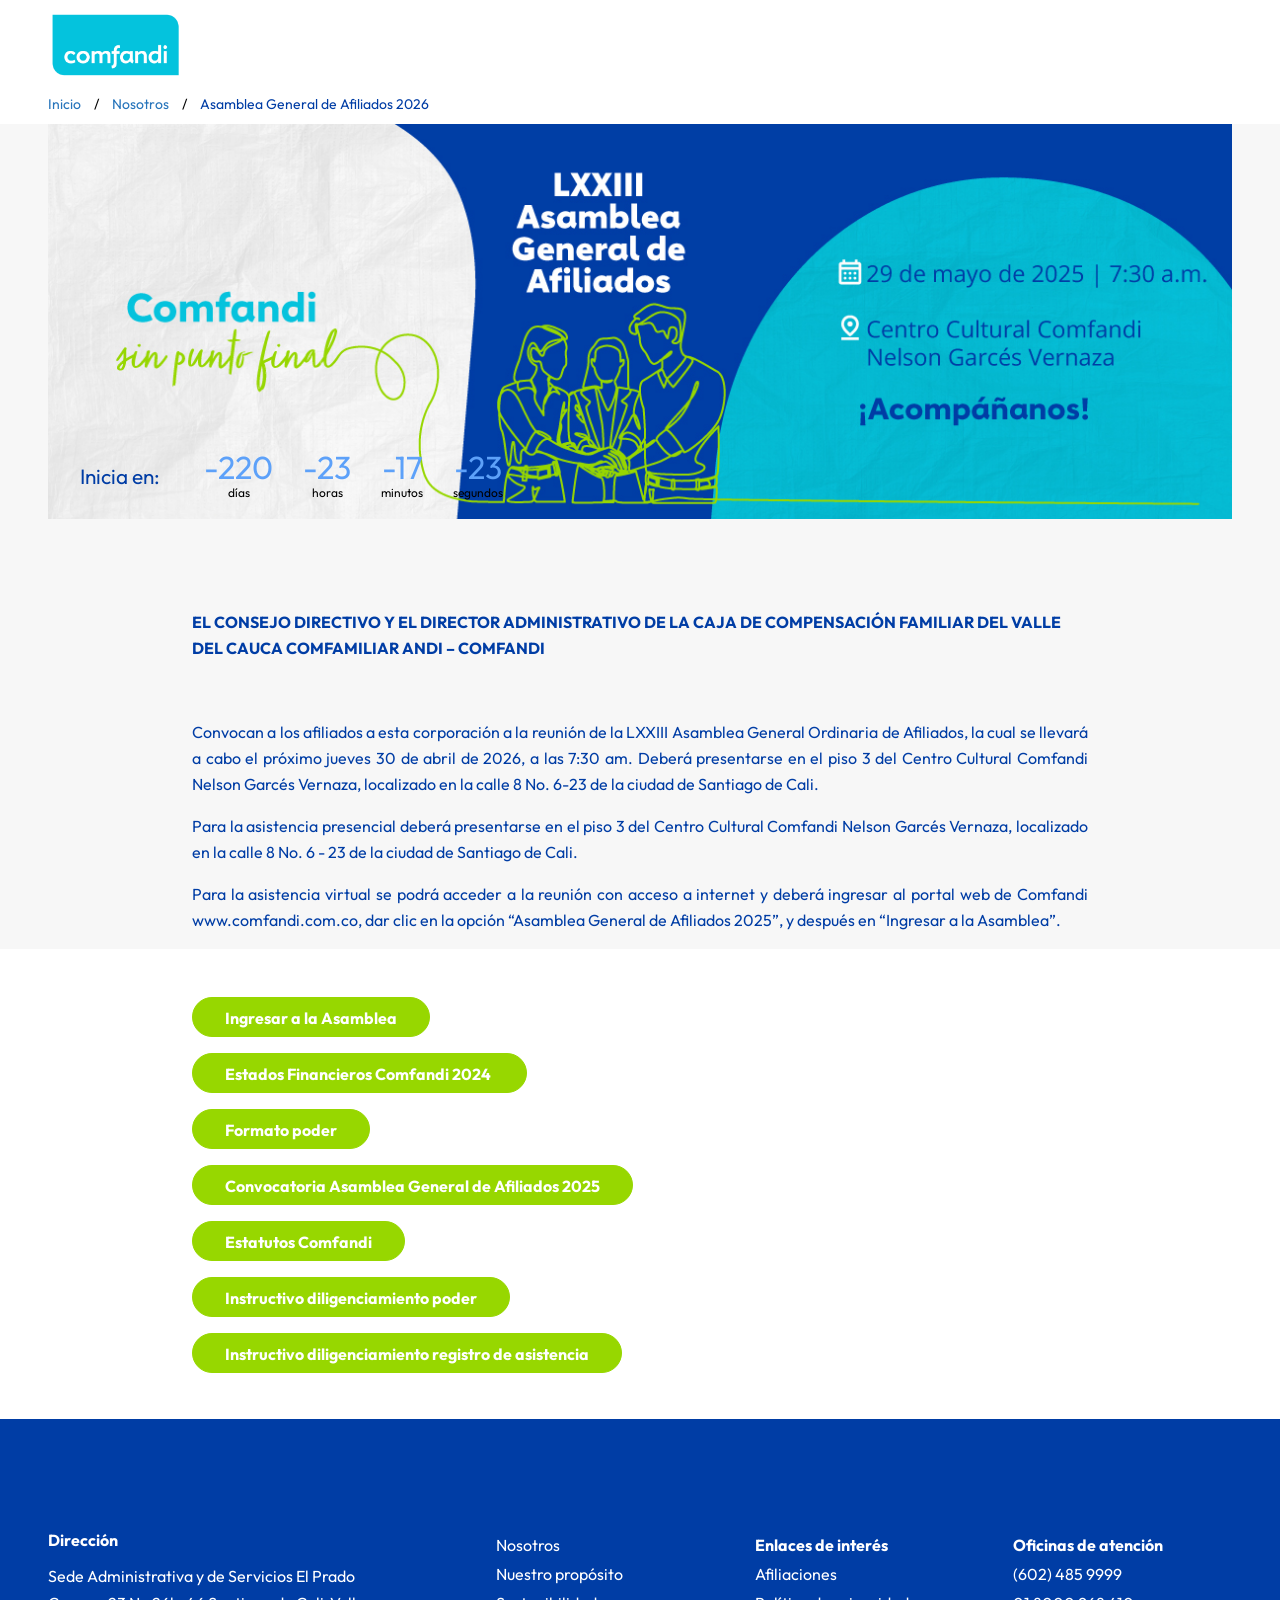
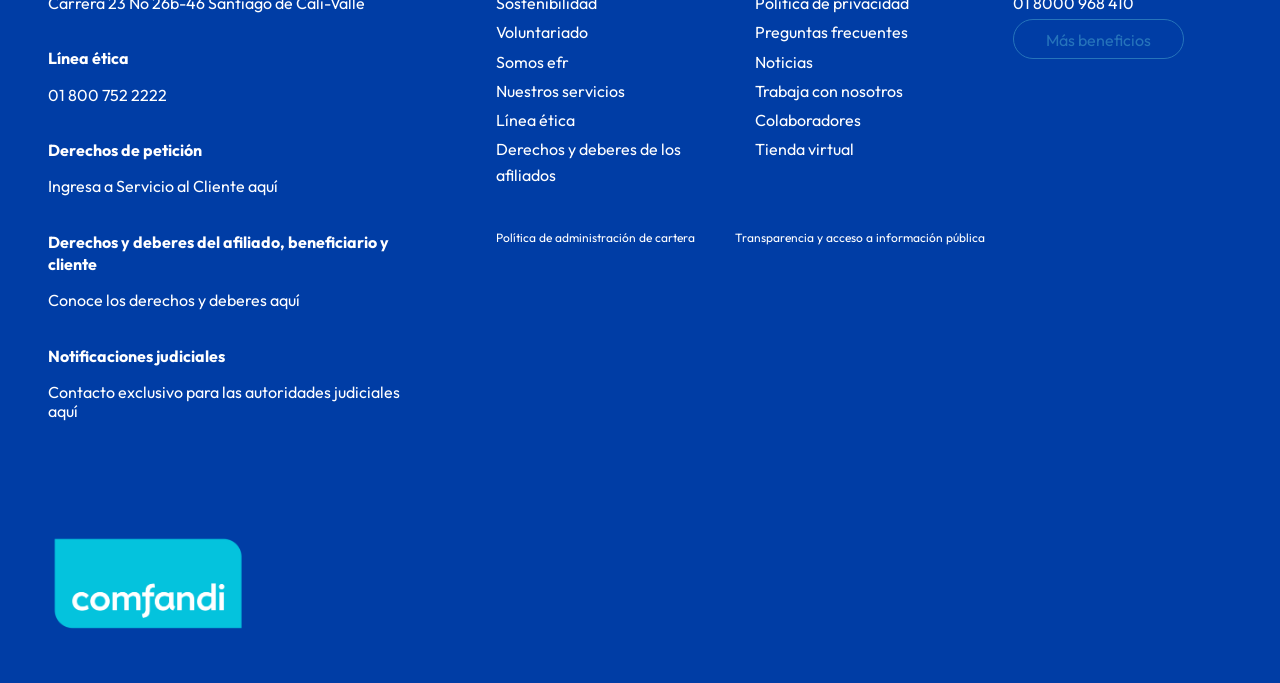
==== index.html @ 9f7038cc "first commit" ====
<!DOCTYPE html>
<html lang="es">

<head>
  <meta http-equiv="Content-Type" content="text/html; charset=UTF-8">
  <title>Asamblea General de Afiliados 2026 | Comfandi</title>
  <style>
  @font-face {
    font-family: 'Outfit';
    src: url('./assets/fonts/Outfit-Regular.ttf') format('truetype');
    font-weight: 400;
    font-style: normal;
  }

  @font-face {
    font-family: 'Outfit';
    src: url('./assets/fonts/Outfit-Bold.ttf') format('truetype');
    font-weight: 700;
    font-style: normal;
  }

  body {
    font-family: 'Outfit', sans-serif;
  }

  h1 {
    font-weight: 700;
  }
</style>
  <script async="" src="js/gtm.js"></script>
  <script async="" src="js/js"></script>
  <script>window.dataLayer = window.dataLayer || []; function gtag() { dataLayer.push(arguments) }; gtag("js", new Date()); gtag("config", "UA-25351160-1", { "groups": "default", "anonymize_ip": true });</script>
  <link rel="canonical" href="https://www.comfandi.com.co/nosotros/asamblea-general-de-afiliados-2021">
  <link rel="shortlink" href="https://www.comfandi.com.co/node/1689">
  <meta name="generator" content="Esinergia">
  <meta name="rights" content="©2026 Comfandi. Todos los derechos reservados.">
  <meta name="description"
    content="EL CONSEJO DIRECTIVO Y EL DIRECTOR ADMINISTRATIVO DE LA CAJA DE COMPENSACIÓN FAMILIAR DEL VALLE DEL CAUCA COMFAMILIAR ANDI – COMFANDI  ">
  <meta property="og:site_name" content="Comfandi">
  <meta property="og:type" content="website">
  <meta property="og:url" content="https://www.comfandi.com.co/nosotros/asamblea-general-de-afiliados-2021">
  <meta property="og:title" content="Asamblea General de Afiliados 2026 | Comfandi">
  <meta property="og:image" content="https://share-image.png">
  <meta property="og:image:url" content="https://share-image.png">
  <meta name="facebook-domain-verification" content="6umyw2ohrs04xscdiei4442tc3cnlx">
  <meta name="twitter:card" content="summary">
  <meta name="twitter:title" content="Asamblea General de Afiliados 2026 | Comfandi">
  <meta name="twitter:url" content="https://www.comfandi.com.co/nosotros/asamblea-general-de-afiliados-2021">
  <meta name="twitter:image" content="https://share-image.png">
  <meta name="Generator" content="Drupal 9 (https://www.drupal.org)">
  <meta name="MobileOptimized" content="width">
  <meta name="HandheldFriendly" content="true">
  <meta name="viewport" content="width=device-width, initial-scale=1.0">
  <link rel="icon" type="image/svg" href="img/32x32icono-comfandi.svg">
  <link rel="alternate" hreflang="es" href="https://www.comfandi.com.co/nosotros/asamblea-general-de-afiliados-2021">
  <link rel="stylesheet" media="all" href="css/css_N7_UlYTVK50vrYh_lOdAKB0TuMSBoNmIIku7YHGXM3Y.css">
  <link rel="stylesheet" media="all" href="css/css_yCedxhQyOPt5JlAYhRIf-62klF0pvG-4-T9up-Sp278.css">
  <link rel="stylesheet" media="all" href="css/style.css">
</head>

<body>
  <div class="dialog-off-canvas-main-canvas" data-off-canvas-main-canvas="">

    <div class="site">

      <header role="banner" class="site-header">




        <div class="region region-header site-header__middle l-flex">
          <div class="l-container">
            <div id="block-co-theme-branding" class="site-branding">




              <a href="https://www.comfandi.com.co/" rel="home" class="site-logo">
		  <img src="./img/logo.png" alt="Logo" alt="Comfandi logo" style="height: auto; max-width: 75%;margin-left: 0rem;" />

                  <defs>
                    <style>
                      .cls-1 {
                        fill: none;
                      }

                      .cls-2 {
                        fill: #1970b7;
                      }

                      .cls-3 {
                        clip-path: url(#clip-path);
                      }

                      .cls-4 {
                        clip-path: url(#clip-path-2);
                      }

                      .cls-5 {
                        clip-path: url(#clip-path-3);
                      }

                      .cls-6 {
                        clip-path: url(#clip-path-4);
                      }

                      .cls-7 {
                        clip-path: url(#clip-path-5);
                      }

                      .cls-8 {
                        clip-path: url(#clip-path-6);
                      }

                      .cls-9 {
                        clip-path: url(#clip-path-7);
                      }

                      .cls-10 {
                        clip-path: url(#clip-path-8);
                      }

                      .cls-11 {
                        clip-path: url(#clip-path-9);
                      }

                      .cls-12 {
                        fill: #e24b37;
                      }

                      .cls-13 {
                        clip-path: url(#clip-path-10);
                      }

                      .cls-14 {
                        clip-path: url(#clip-path-11);
                      }

                      .cls-15 {
                        clip-path: url(#clip-path-12);
                      }

                      .cls-16 {
                        clip-path: url(#clip-path-13);
                      }

                      .cls-17 {
                        clip-path: url(#clip-path-14);
                      }
                    </style>
                    <clippath id="clip-path" transform="translate(0.08 0.03)">
                      <path class="cls-1"
                        d="M125,33.31A46.61,46.61,0,0,0,103.37,68c-2.15,18.23,8.8,29.46,27.24,29.46,8.34,0,14.68-1.34,18.58-3l.18-11.94a37.92,37.92,0,0,1-13.46,2.25c-12.16,0-17.56-7.41-16.27-18.44A32.6,32.6,0,0,1,131.86,44a27.28,27.28,0,0,1,16.49-5.41,30,30,0,0,1,12.3,2.32l5.54-12.06c-1.91-1.13-7.38-2.9-14.91-2.9A47.91,47.91,0,0,0,125,33.24">
                      </path>
                    </clippath>
                    <clippath id="clip-path-2" transform="translate(0.08 0.03)">
                      <path class="cls-1"
                        d="M167.59,76.48c.91-7.84,6.6-20.31,15.16-20.31,5.87,0,7.34,4.95,6.8,9.59-1,8.54-7.05,20.5-15,20.5-5.25,0-7.67-3.92-7-9.8m-15.39.21c-1.45,12.57,6.09,20.91,18.85,20.91,17.41,0,31.69-13.49,33.85-31.91,1.36-11.6-5.38-20.8-18.86-20.8-17.93,0-31.8,14.42-33.84,31.83">
                      </path>
                    </clippath>
                    <clippath id="clip-path-3" transform="translate(0.08 0.03)">
                      <path class="cls-1"
                        d="M254.28,54.43c.1-4.43-2.8-9.58-10.82-9.58-6.5,0-13.06,2.91-18.43,9.38h-.2l1.88-8.14H214c-1.15,4.52-2.61,10-4.52,16.38l-10.27,34h14.32l6.79-22.66c2.9-10,9.11-17,14.16-17,3.61,0,4.42,2.67,4,6.18a45.89,45.89,0,0,1-1.31,5.8L228.72,96.5H243L250,73.62c3.17-10.15,8.88-16.78,13.83-16.78,3.39,0,4.65,2.46,4.25,6a36.22,36.22,0,0,1-1.45,6.09l-8.3,27.56H272.7l8.92-29.36a73.92,73.92,0,0,0,1.84-8.7c1-8.55-2.9-13.59-10.66-13.59-6.6,0-13.24,3.09-18.54,9.57">
                      </path>
                    </clippath>
                    <clippath id="clip-path-4" transform="translate(0.08 0.03)">
                      <path class="cls-1"
                        d="M307.37,26.92c-5.56,4.23-8.7,10.51-10.39,16.48L296.26,46h-6.59l-3.49,11.33h6.58l-12,39.16h14.72L307.4,57.32h9.92L320.82,46h-10l.82-2.47c1.45-5.06,4.87-9.18,9.71-9.18a11.76,11.76,0,0,1,4.66.82l3.95-11.75a18.86,18.86,0,0,0-7.69-1.23,24.5,24.5,0,0,0-14.87,4.74">
                      </path>
                    </clippath>
                    <clippath id="clip-path-5" transform="translate(0.08 0.03)">
                      <path class="cls-1"
                        d="M325.6,77.31c1.12-9.38,9.51-21.13,19.08-21.13a22.1,22.1,0,0,1,4,.41L345,68.2c-3.85,12.37-9.9,17.4-14.32,17.4-4.12,0-5.69-3.39-5.11-8.34m-15.78,2.79C308.6,90.55,314,97.56,323,97.56c5.87,0,12.69-2.79,18.32-11.13h.2c-.62,3.61-1.33,7-1.8,10h13.61a129.65,129.65,0,0,1,4.71-22.65l8.37-26.39A56.24,56.24,0,0,0,350,44.91c-24.74,0-38.2,18.14-40.2,35.14">
                      </path>
                    </clippath>
                    <clippath id="clip-path-6" transform="translate(0.08 0.03)">
                      <path class="cls-1"
                        d="M383.59,54.43h-.22l1.91-8.34h-13c-1.26,4.52-2.61,10-4.72,16.38l-10.38,34H372l6.84-22.37c3.38-11.11,9.77-17.19,14.6-17.19,3.81,0,4.75,2.47,4.35,6.08a36,36,0,0,1-1.16,5.55l-8.71,27.93h15l9-29.26a67.42,67.42,0,0,0,1.81-8.44c1-8.71-3.11-13.81-11.35-13.81-6.69,0-13.23,3-18.73,9.47">
                      </path>
                    </clippath>
                    <clippath id="clip-path-7" transform="translate(0.08 0.03)">
                      <path class="cls-1"
                        d="M427.92,76.17c1.13-9.69,8.63-20,17.59-20a8.92,8.92,0,0,1,5.67,1.74l-4.26,13.51c-3.09,9.69-8.88,14.22-13.22,14.22s-6.49-3.4-5.8-9.48m33.83-52.86-7.09,22.78a19.27,19.27,0,0,0-6.76-1.24c-19.06,0-33.66,16.18-35.72,33.69-1.45,12.27,4.78,19.06,13.33,19.06,6,0,12.46-2.57,17.67-9.27h.21l-1.67,8.14h13.59A141,141,0,0,1,460,76.9l16.51-53.59Z">
                      </path>
                    </clippath>
                    <clippath id="clip-path-8" transform="translate(0.08 0.03)">
                      <path class="cls-2"
                        d="M478.53,32.58c-.49,4.35,2.15,7.26,6.28,7.26H485a9.48,9.48,0,0,0,9.75-8.36c.52-4.35-2.24-7.25-6.66-7.25a9.68,9.68,0,0,0-9.56,8.44">
                      </path>
                    </clippath>
                    <clippath id="clip-path-9" transform="translate(0.08 0.03)">
                      <path class="cls-1"
                        d="M472.23,53.51,459.38,96.42h14.84L487,53.51c1.22-4.1-1.1-7.42-5.19-7.42a10.8,10.8,0,0,0-9.65,7.42">
                      </path>
                    </clippath>
                    <clippath id="clip-path-10" transform="translate(0.08 0.03)">
                      <path class="cls-1"
                        d="M13.36,16.42h0a44.84,44.84,0,0,0-7.6,10.87A51.73,51.73,0,0,0,.45,43.53c-.34,2-.44,3.21-.44,3.21-.09,1.19.33,1.19,1.1,1.19H9.82c.62,0,.91-.23,1-1.1,0,0,.29-2.41,1-5.6A4.75,4.75,0,0,1,12,40.4l.26-1.16.22-.87c4.88-18.34,19.85-33,37.47-33,17.09,0,31.6,13.78,36.88,31.3.59,2.09,1,3.88,1.3,5.36a39.48,39.48,0,0,1,.71,4.84c0,.89.51,1,1.06,1.06h8.85c.55,0,1.06,0,1-1.18h0v-.6a51.28,51.28,0,0,0-7.16-21.59,44.29,44.29,0,0,0-4.94-6.83,48.89,48.89,0,0,0-74.25-1.28">
                      </path>
                    </clippath>
                    <clippath id="clip-path-11" transform="translate(0.08 0.03)">
                      <path class="cls-1"
                        d="M66,26.79,50.86,41.84a1.19,1.19,0,0,1-1.66,0l-14.9-15a3.16,3.16,0,0,0-2-.83h-9c-.63,0-.79.38-.34.83L43.49,47.48a1.18,1.18,0,0,1,0,1.65L26.08,66.54a1.16,1.16,0,0,1-1.65,0L12.12,54.2a3.18,3.18,0,0,0-2-.83h-9c-.64,0-.8.38-.34.83L18.26,71.6a3.28,3.28,0,0,1,.84,2l.23,25.79a2.07,2.07,0,0,0,1.05,1.67l9.91,4.06a.75.75,0,0,0,1-.35.8.8,0,0,0,.08-.4V73.81a3.24,3.24,0,0,1,.81-2L42.86,61c.45-.46.83-.32.83.33v45.51a1.3,1.3,0,0,0,1.17,1.26s3.34.25,5.65.25c1.87,0,4.35-.18,4.35-.18A1.23,1.23,0,0,0,56,106.94V61.33c0-.65.37-.79.82-.34L67.55,71.63a3.21,3.21,0,0,1,.83,2v31.1a.79.79,0,0,0,.73.86.76.76,0,0,0,.39-.06l10.15-4a1.92,1.92,0,0,0,1.07-1.64V73.81a3.25,3.25,0,0,1,.82-2L99.1,54.27c.47-.45.31-.83-.34-.83h-9a3.18,3.18,0,0,0-2,.83L75.46,66.54a1.16,1.16,0,0,1-1.64,0h0L56.4,49.13a1.16,1.16,0,0,1,0-1.65L77.29,26.87c.46-.45.32-.82-.34-.82H68a3.3,3.3,0,0,0-2,.82">
                      </path>
                    </clippath>
                    <clippath id="clip-path-12" transform="translate(0.08 0.03)">
                      <path class="cls-1"
                        d="M17.26,48.93a8,8,0,0,0,16,1.36,10.29,10.29,0,0,0,0-1.36,8,8,0,1,0-16-1.36,7.72,7.72,0,0,0,0,1.36">
                      </path>
                    </clippath>
                    <clippath id="clip-path-13" transform="translate(0.08 0.03)">
                      <path class="cls-1" d="M41.93,24.11a8,8,0,0,0,16,1,7.69,7.69,0,0,0,0-1,8,8,0,1,0-16-1q0,.48,0,1">
                      </path>
                    </clippath>
                    <clippath id="clip-path-14" transform="translate(0.08 0.03)">
                      <path class="cls-1" d="M66.7,48.93a8,8,0,1,0,8-8,8,8,0,0,0-8,8"></path>
                    </clippath>
                  </defs>
                  <g id="Capa_2" data-name="Capa 2">
                    <g id="Capa_1-2" data-name="Capa 1">
                      <g id="logo">
                        <path class="cls-2"
                          d="M125,33.31A46.61,46.61,0,0,0,103.37,68c-2.15,18.23,8.8,29.46,27.24,29.46,8.34,0,14.68-1.34,18.58-3l.18-11.94a37.92,37.92,0,0,1-13.46,2.25c-12.16,0-17.56-7.41-16.27-18.44A32.6,32.6,0,0,1,131.86,44a27.28,27.28,0,0,1,16.49-5.41,30,30,0,0,1,12.3,2.32l5.54-12.06c-1.91-1.13-7.38-2.9-14.91-2.9A47.91,47.91,0,0,0,125,33.24"
                          transform="translate(0.08 0.03)"></path>
                        <g class="cls-3">
                          <rect class="cls-2" x="101.3" y="26.04" width="64.97" height="71.5"></rect>
                        </g>
                        <path class="cls-2"
                          d="M167.59,76.48c.91-7.84,6.6-20.31,15.16-20.31,5.87,0,7.34,4.95,6.8,9.59-1,8.54-7.05,20.5-15,20.5-5.25,0-7.67-3.92-7-9.8m-15.39.21c-1.45,12.57,6.09,20.91,18.85,20.91,17.41,0,31.69-13.49,33.85-31.91,1.36-11.6-5.38-20.8-18.86-20.8-17.93,0-31.8,14.42-33.84,31.83"
                          transform="translate(0.08 0.03)"></path>
                        <g class="cls-4">
                          <rect class="cls-2" x="150.79" y="44.88" width="55.56" height="52.76"></rect>
                        </g>
                        <path class="cls-2"
                          d="M254.28,54.43c.1-4.43-2.8-9.58-10.82-9.58-6.5,0-13.06,2.91-18.43,9.38h-.2l1.88-8.14H214c-1.15,4.52-2.61,10-4.52,16.38l-10.27,34h14.32l6.79-22.66c2.9-10,9.11-17,14.16-17,3.61,0,4.42,2.67,4,6.18a45.89,45.89,0,0,1-1.31,5.8L228.72,96.5H243L250,73.62c3.17-10.15,8.88-16.78,13.83-16.78,3.39,0,4.65,2.46,4.25,6a36.22,36.22,0,0,1-1.45,6.09l-8.3,27.56H272.7l8.92-29.36a73.92,73.92,0,0,0,1.84-8.7c1-8.55-2.9-13.59-10.66-13.59-6.6,0-13.24,3.09-18.54,9.57"
                          transform="translate(0.08 0.03)"></path>
                        <g class="cls-5">
                          <rect class="cls-2" x="199.33" y="44.88" width="85.22" height="51.61"></rect>
                        </g>
                        <path class="cls-2"
                          d="M307.37,26.92c-5.56,4.23-8.7,10.51-10.39,16.48L296.26,46h-6.59l-3.49,11.33h6.58l-12,39.16h14.72L307.4,57.32h9.92L320.82,46h-10l.82-2.47c1.45-5.06,4.87-9.18,9.71-9.18a11.76,11.76,0,0,1,4.66.82l3.95-11.75a18.86,18.86,0,0,0-7.69-1.23,24.5,24.5,0,0,0-14.87,4.74"
                          transform="translate(0.08 0.03)"></path>
                        <g class="cls-6">
                          <rect class="cls-2" x="280.83" y="22.21" width="49.19" height="74.29"></rect>
                        </g>
                        <path class="cls-2"
                          d="M325.6,77.31c1.12-9.38,9.51-21.13,19.08-21.13a22.1,22.1,0,0,1,4,.41L345,68.2c-3.85,12.37-9.9,17.4-14.32,17.4-4.12,0-5.69-3.39-5.11-8.34m-15.78,2.79C308.6,90.55,314,97.56,323,97.56c5.87,0,12.69-2.79,18.32-11.13h.2c-.62,3.61-1.33,7-1.8,10h13.61a129.65,129.65,0,0,1,4.71-22.65l8.37-26.39A56.24,56.24,0,0,0,350,44.91c-24.74,0-38.2,18.14-40.2,35.14"
                          transform="translate(0.08 0.03)"></path>
                        <g class="cls-7">
                          <rect class="cls-2" x="308.68" y="44.98" width="57.82" height="52.64"></rect>
                        </g>
                        <path class="cls-2"
                          d="M383.59,54.43h-.22l1.91-8.34h-13c-1.26,4.52-2.61,10-4.72,16.38l-10.38,34H372l6.84-22.37c3.38-11.11,9.77-17.19,14.6-17.19,3.81,0,4.75,2.47,4.35,6.08a36,36,0,0,1-1.16,5.55l-8.71,27.93h15l9-29.26a67.42,67.42,0,0,0,1.81-8.44c1-8.71-3.11-13.81-11.35-13.81-6.69,0-13.23,3-18.73,9.47"
                          transform="translate(0.08 0.03)"></path>
                        <g class="cls-8">
                          <rect class="cls-2" x="357.17" y="44.98" width="57.6" height="51.51"></rect>
                        </g>
                        <path class="cls-2"
                          d="M427.92,76.17c1.13-9.69,8.63-20,17.59-20a8.92,8.92,0,0,1,5.67,1.74l-4.26,13.51c-3.09,9.69-8.88,14.22-13.22,14.22s-6.49-3.4-5.8-9.48m33.83-52.86-7.09,22.78a19.27,19.27,0,0,0-6.76-1.24c-19.06,0-33.66,16.18-35.72,33.69-1.45,12.27,4.78,19.06,13.33,19.06,6,0,12.46-2.57,17.67-9.27h.21l-1.67,8.14h13.59A141,141,0,0,1,460,76.9l16.51-53.59Z"
                          transform="translate(0.08 0.03)"></path>
                        <g class="cls-9">
                          <rect class="cls-2" x="410.82" y="23.34" width="65.74" height="74.29"></rect>
                        </g>
                        <path class="cls-2"
                          d="M478.53,32.58c-.49,4.35,2.15,7.26,6.28,7.26H485a9.48,9.48,0,0,0,9.75-8.36c.52-4.35-2.24-7.25-6.66-7.25a9.68,9.68,0,0,0-9.56,8.44"
                          transform="translate(0.08 0.03)"></path>
                        <g class="cls-10">
                          <rect class="cls-2" x="478.11" y="24.17" width="17.23" height="15.67"></rect>
                        </g>
                        <path class="cls-2"
                          d="M472.23,53.51,459.38,96.42h14.84L487,53.51c1.22-4.1-1.1-7.42-5.19-7.42a10.8,10.8,0,0,0-9.65,7.42"
                          transform="translate(0.08 0.03)"></path>
                        <g class="cls-11">
                          <rect class="cls-2" x="459.46" y="46.12" width="28.93" height="50.34"></rect>
                        </g>
                        <path class="cls-12"
                          d="M13.36,16.42h0a44.84,44.84,0,0,0-7.6,10.87A51.73,51.73,0,0,0,.45,43.53c-.34,2-.44,3.21-.44,3.21-.09,1.19.33,1.19,1.1,1.19H9.82c.62,0,.91-.23,1-1.1,0,0,.29-2.41,1-5.6A4.75,4.75,0,0,1,12,40.4l.26-1.16.22-.87c4.88-18.34,19.85-33,37.47-33,17.09,0,31.6,13.78,36.88,31.3.59,2.09,1,3.88,1.3,5.36a39.48,39.48,0,0,1,.71,4.84c0,.89.51,1,1.06,1.06h8.85c.55,0,1.06,0,1-1.18h0v-.6a51.28,51.28,0,0,0-7.16-21.59,44.29,44.29,0,0,0-4.94-6.83,48.89,48.89,0,0,0-74.25-1.28"
                          transform="translate(0.08 0.03)"></path>
                        <g class="cls-13">
                          <rect class="cls-12" width="99.92" height="47.99"></rect>
                        </g>
                        <path class="cls-2"
                          d="M66,26.79,50.86,41.84a1.19,1.19,0,0,1-1.66,0l-14.9-15a3.16,3.16,0,0,0-2-.83h-9c-.63,0-.79.38-.34.83L43.49,47.48a1.18,1.18,0,0,1,0,1.65L26.08,66.54a1.16,1.16,0,0,1-1.65,0L12.12,54.2a3.18,3.18,0,0,0-2-.83h-9c-.64,0-.8.38-.34.83L18.26,71.6a3.28,3.28,0,0,1,.84,2l.23,25.79a2.07,2.07,0,0,0,1.05,1.67l9.91,4.06a.75.75,0,0,0,1-.35.8.8,0,0,0,.08-.4V73.81a3.24,3.24,0,0,1,.81-2L42.86,61c.45-.46.83-.32.83.33v45.51a1.3,1.3,0,0,0,1.17,1.26s3.34.25,5.65.25c1.87,0,4.35-.18,4.35-.18A1.23,1.23,0,0,0,56,106.94V61.33c0-.65.37-.79.82-.34L67.55,71.63a3.21,3.21,0,0,1,.83,2v31.1a.79.79,0,0,0,.73.86.76.76,0,0,0,.39-.06l10.15-4a1.92,1.92,0,0,0,1.07-1.64V73.81a3.25,3.25,0,0,1,.82-2L99.1,54.27c.47-.45.31-.83-.34-.83h-9a3.18,3.18,0,0,0-2,.83L75.46,66.54a1.16,1.16,0,0,1-1.64,0h0L56.4,49.13a1.16,1.16,0,0,1,0-1.65L77.29,26.87c.46-.45.32-.82-.34-.82H68a3.3,3.3,0,0,0-2,.82"
                          transform="translate(0.08 0.03)"></path>
                        <g class="cls-14">
                          <rect class="cls-2" x="0.45" y="26.01" width="99.22" height="82.37"></rect>
                        </g>
                        <path class="cls-2"
                          d="M17.26,48.93a8,8,0,0,0,16,1.36,10.29,10.29,0,0,0,0-1.36,8,8,0,1,0-16-1.36,7.72,7.72,0,0,0,0,1.36"
                          transform="translate(0.08 0.03)"></path>
                        <g class="cls-15">
                          <rect class="cls-2" x="17.33" y="40.92" width="16.01" height="16.07"></rect>
                        </g>
                        <path class="cls-2" d="M41.93,24.11a8,8,0,0,0,16,1,7.69,7.69,0,0,0,0-1,8,8,0,1,0-16-1q0,.48,0,1"
                          transform="translate(0.08 0.03)"></path>
                        <g class="cls-16">
                          <rect class="cls-2" x="42.01" y="16.15" width="16" height="16.06"></rect>
                        </g>
                        <path class="cls-2" d="M66.7,48.93a8,8,0,1,0,8-8,8,8,0,0,0-8,8"
                          transform="translate(0.08 0.03)"></path>
                        <g class="cls-17">
                          <rect class="cls-2" x="66.77" y="40.94" width="16.01" height="16.06"></rect>
                        </g>
                      </g>
                    </g>
                  </g>
                </svg>

              </a>
            </div>

            <div id="block-comfandiiconomobileuserlogin"
              class="block block-co-user block-comfandi-icon-user-mobile-block">


            </div>



          </div>
        </div>


      </header>



      <div class="site-header__breadcrumb l-flex">
        <div class="l-container">
          <div id="block-breadcrumbs" class="block block-system block-system-breadcrumb-block">




            <nav role="navigation" aria-labelledby="system-breadcrumb" class="breadcrumb__container">
              <h2 id="system-breadcrumb" class="visually-hidden">Sobrescribir enlaces de ayuda a la navegación</h2>
              <ol class="breadcrumb">
                <li class="breadcrumb__item">
                  <a href="https://www.comfandi.com.co/">Inicio</a>
                </li>
                <li class="breadcrumb__item">
                  <a href="https://www.comfandi.com.co/nosotros">Nosotros</a>
                </li>
                <li class="breadcrumb__item">
                  <span class="breadcrumb__current">Asamblea General de Afiliados 2026</span>
                </li>
              </ol>
            </nav>

          </div>

        </div>

        <main role="main" class="site-content">
          <a id="main-content" tabindex="-1"></a>
          <div class="layout-content">


            <div class="region region-content">
              <div data-drupal-messages-fallback="" class="hidden"></div>
              <div id="block-co-theme-content" class="block block-system block-system-main-block">






                <article data-history-node-id="1689" role="article" about="/nosotros/asamblea-general-de-afiliados-2021"
                  class="node node--type-event node--view-mode-full color--blue-dark">

                  <div class="layout width--100 bg-color--light-gray t--md content-container--lg">
                    <div class="layout-content">
                      <div class="layout__region layout__region ">
                        <div>
                          <div class="content-header content-header--event">
                            <div class="content-header__hero">
                              <img src="img/Banner_30_04.jpg" style="width: -webkit-fill-available;" />
                              <section class="conunter">
                                <label  style="color: #003da5">
                                  Inicia en:
                                </label>
                                <div class="counter-content">
                                  <div class="counter-item" style="color: #000;">
                                    <span id="days" style="color: #003da5;"></span>
                                    días
                                  </div>
                                  <div class="counter-item" style="color: #000;">
                                    <span id="hours" style="color: #003da5;"></span>
                                    horas
                                  </div>
                                  <div class="counter-item" style="color: #000;"">
                                    <span id="minutes" style="color: #003da5;"></span>
                                    minutos
                                  </div>
                                  <div class="counter-item" style="color: #000;"">
                                    <span id="seconds" style="color: #003da5;"></span>
                                    segundos
                                  </div>
                                </div>
                              </section>
                              <div class="content-full__contact-button">


                                <a id="linkAsamblea" <svg xmlns="http://www.w3.org/2000/svg" width="8" height="10"
                                  viewBox="0 0 8 16">
                                  <path
                                    d="M5.33 8l-5 5.63a1.52 1.52 0 000 2 1.13 1.13 0 001.74 0l5.57-6.31A1.52 1.52 0 008 8a1.52 1.52 0 00-.32-1.32L2.09.41a1.13 1.13 0 00-1.73 0 1.52 1.52 0 000 2z"
                                    fill="#404041"></path>
                                  </svg>
                                </a>
                              </div>
                            </div>

                          </div>
                        </div>


                      </div>
                    </div>
                  </div>

                  <div class="layout width--100 bg-color--light-gray pt--sm content-container--sm">
                    <div class="layout-content">
                      <div class="layout__region layout__region ">
                        <p>&nbsp;</p>

                        <p><span style="color:#003da5;"><b style="color: #003da5; font-weight: bold; font-family: 'Outfit'">EL CONSEJO DIRECTIVO Y EL DIRECTOR ADMINISTRATIVO DE LA CAJA
                              DE COMPENSACIÓN FAMILIAR DEL VALLE DEL CAUCA COMFAMILIAR ANDI – COMFANDI</b></span></p>

                        <p>&nbsp;</p>

                        <p style="text-align: justify; color: #003da5; font-weight: 400; font-family: 'Outfit'">
                          Convocan a los afiliados a esta corporación a la reunión de la LXXIII Asamblea General
                          Ordinaria de Afiliados, la cual se llevará a cabo el próximo jueves 30 de abril de 2026, a las
                          7:30 am. Deberá presentarse en el piso 3 del Centro Cultural Comfandi Nelson Garcés
                          Vernaza, localizado en la calle 8 No. 6-23 de la ciudad de Santiago de Cali.</p>
			<p style="text-align: justify; color: #003da5; font-weight: normal; font-family: 'Outfit'">
			Para la asistencia presencial deberá presentarse en el piso 3 del Centro Cultural Comfandi
		        Nelson Garcés Vernaza, localizado en la calle 8 No. 6 - 23 de la ciudad de Santiago de Cali.</p>
			<p style="text-align: justify; color: #003da5; font-weight: normal; font-family: 'Outfit'">
			Para la asistencia virtual se podrá acceder a la reunión con acceso a internet y deberá
			ingresar al portal web de Comfandi www.comfandi.com.co, dar clic en la opción 
                        “Asamblea General de Afiliados 2025”, y después en “Ingresar a la Asamblea”.</p>

                      </div>
                    </div>
                  </div>

                  <div class="layout width--100  pt--sm content-container--sm">
                    <div class="layout-content">
                      <div class="layout__region layout__region ">

                        <div class="paragraph paragraph--type--text paragraph--view-mode--default container">
		 <p><a class="button button--primary font-weight: bold;" href="https://webasamblea.com/web/comfandi" target="_blank" title="Ingresar a la Asamblea">Ingresar a la Asamblea</a></p>
                          <div
                            class="rich-text clearfix text-formatted field field--name-field-description field--type-text-long field--label-hidden field__item">
                                                            <p>​​​​​​​<a class="button button--primary" href="Estados fiancieros individuales 2024- publ.pdf" target="_blank"
                                  >Estados Financieros Comfandi 2024&nbsp; </a></p>

                  <p><a class="button button--primary" href="Formato Poder Asamblea 2025.doc" target="_blank" title="Formato poder">Formato poder</a></p>

                  <p><a class="button button--primary" href="Alcance Convocatoria Asamblea 2025.pdf" target="_blank" title="Convocatoria">Convocatoria Asamblea General de Afiliados 2025</a></p>

                  <p><a class="button button--primary" href="Estatutos Comfandi.pdf" target="_blank">Estatutos Comfandi</a></p>

                  <p><a class="button button--primary" href="Instructivo diligenciamiento poder.pdf" target="_blank">Instructivo diligenciamiento poder</a></p>
                  <p><a class="button button--primary" href="Instructivo diligenciamiento registro de asistencia.pdf" target="_blank">Instructivo diligenciamiento registro de asistencia</a></p>
                  
                          </div>

                        </div>

                      </div>
                    </div>
                  </div>


                  <section style="text-align: center"
                    class="countdown node node--type-event node--view-mode-full color--blue-dark"
                    data-history-node-id="1689" role="article" about="/nosotros/asamblea-general-de-afiliados-2021">

                    <span class="msg-iniciamos">Iniciamos en:</span>

                    <div class="landing-countdown-content">
                      <div class="countdown-timer">
                        <div id="timer">
                          <div id="days" class="countdown-time"></div>
                          <div id="hours" class="countdown-time"></div>
                          <div id="minutes" class="countdown-time"></div>
                          <div id="seconds" class="countdown-time"></div>
                        </div>
                      </div>
                    </div>
                  </section>
                </article>
              </div>





            </div>
          </div>
      </div>
      </main>
    </div>



    <footer role="contentinfo" class="site-footer">
      <div class="site-footer__inner">
        <div class="site-footer__left">
          <div class="site-footer__branding">
            <div class="region region-footer-left">


              <div id="block-co-theme-comfandifooterinfoblock" class="footer-info">


                <h4>Dirección</h4>
                <p>Sede Administrativa y de Servicios El Prado</p>
                <p>Carrera 23 No 26b-46 Santiago de Cali-Valle</p>
                <br>
                <h4>Línea ética</h4>
                <p>01 800 752 2222</p>
                <br>
                <h4>Derechos de petición</h4>
                <p>Ingresa a Servicio al Cliente<a href="#">
                    aquí​​​​​​​&nbsp;</a></p>
                <br>
                <h4>Derechos y deberes del afiliado, beneficiario y cliente</h4>
                <p>Conoce los derechos y deberes<a
                    href="#">
                    aquí​​​​​​​&nbsp;</a></p>
                <br>
                <h4>Notificaciones judiciales</h4>
                <p>Contacto exclusivo para las autoridades judiciales <a
                    href="#"> aquí​​​​​​​&nbsp;</a></p>
              </div>


              <div id="block-co-theme-footerbranding" class="block block-co-core block-comfandi-footer-branding-block">


                <div class="branding-footer">
                 
                  <img src="./img/logo.png" alt="Logo" class="branding-footer__logo">
                </div>

              </div>

            </div>


          </div>
        </div>
        <div class="site-footer__right">
          <div class="site-footer__menus">
            <div class="region region-footer-right">
              <div id="block-co-theme-footer"
                class="block block-system block-system-menu-blockfooter site-footer__menu">



                <ul class="menu">
                  <li class="menu-item menu-item--expanded">
                    <a href="#" target="_self">Nosotros</a>
                    <ul class="menu">
                      <li class="menu-item">
                        <a href="#"
                          data-drupal-link-system-path="node/360">Nuestro propósito</a>
                      </li>
                      <li class="menu-item">
                        <a href="#"
                          data-drupal-link-system-path="node/361">Sostenibilidad</a>
                      </li>
                      <li class="menu-item">
                        <a href="#"
                          data-drupal-link-system-path="node/373">Voluntariado</a>
                      </li>
                      <li class="menu-item">
                        <a href="#"
                          data-drupal-link-system-path="node/363">Somos efr</a>
                      </li>
                      <li class="menu-item">
                        <a href="#"
                          data-drupal-link-system-path="node/362">Nuestros servicios</a>
                      </li>
                      <li class="menu-item">
                        <a href="#"
                          data-drupal-link-system-path="node/359">Línea ética</a>
                      </li>
                      <li class="menu-item">
                        <a href="#">Derechos
                          y deberes de los afiliados</a>
                      </li>
                    </ul>

                  </li>
                  <li class="menu-item menu-item--expanded">
                    <span>Enlaces de interés</span>
                    <ul class="menu">
                      <li class="menu-item">
                        <a href="#">Afiliaciones</a>
                      </li>
                      <li class="menu-item">
                        <a href="#" data-drupal-link-system-path="legal">Política de
                          privacidad</a>
                      </li>
                      <li class="menu-item">
                        <a href="#"
                          data-drupal-link-system-path="node/787">Preguntas frecuentes</a>
                      </li>
                      <li class="menu-item">
                        <a href="#"
                          data-drupal-link-system-path="noticias">Noticias</a>
                      </li>
                      <li class="menu-item">
                        <a href="#"
                          data-drupal-link-system-path="node/1328">Trabaja con nosotros</a>
                      </li>
                      <li class="menu-item">
                        <a href="#"
                          data-drupal-link-system-path="node/1329">Colaboradores</a>
                      </li>
                      <li class="menu-item">
                        <a href="#">Tienda virtual</a>
                      </li>
                    </ul>

                  </li>
                  <li class="menu-item menu-item--expanded">
                    <span>Oficinas de atención</span>
                    <ul class="menu">
                      <li class="menu-item">
                        <a href="tel:+5724859999">(602) 485 9999</a>
                      </li>
                      <li class="menu-item">
                        <a href="tel:018000968410">01 8000 968 410</a>
                      </li>
                      <li class="menu-item">
                        <a href="#"
                          class="button button--secondary">Más beneficios</a>
                      </li>
                    </ul>

                  </li>
                </ul>



              </div>

            </div>

          </div>
          <div class="site-footer__bottom">
            <div class="region region-footer-middle">
              <nav role="navigation" aria-labelledby="block-footertransparenciamenu-menu"
                id="block-footertransparenciamenu" class="block block-menu navigation menu--transparency-menu">

                <h2 class="visually-hidden" id="block-footertransparenciamenu-menu">Footer: Transparencia menu</h2>



                <ul class="menu">
                  <li class="menu-item">
                    <a href="#">Política
                      de administración de cartera</a>
                  </li>
                  <li class="menu-item">
                    <a href="#"
                      data-drupal-link-system-path="node/1331">Transparencia y acceso a información pública</a>
                  </li>
                </ul>



              </nav>
              <div id="block-socialmedia"
                class="block block-system block-system-menu-blocksocial-media site-footer__social">





                <ul class="menu list-unstyled site-footer__social">



                  <li class="menu-item">
                    <a href="#" class="site-footer__social-icon">

                    </a>
                  </li>
                  <li class="menu-item">
                    <a href="#"
                      class="site-footer__social-icon">

                    </a>
                  </li>
                  <li class="menu-item">
                    <a href="#" class="site-footer__social-icon">

                    </a>
                  </li>
                </ul>

              </div>

            </div>

          </div>
        </div>
      </div>
    </footer>

    </div>
    <script>
      
    document.addEventListener('DOMContentLoaded', () => {

      //===
      // VARIABLES
      //===
      const DATE_TARGET = new Date('04/30/2026 7:30 AM');
      // DOM for render
      const SPAN_DAYS = document.querySelector('span#days');
      const SPAN_HOURS = document.querySelector('span#hours');
      const SPAN_MINUTES = document.querySelector('span#minutes');
      const SPAN_SECONDS = document.querySelector('span#seconds');
      // const SPAN_MONTHS = document.querySelector('span#months');
      // Milliseconds for the calculations
      const MILLISECONDS_OF_A_SECOND = 1000;
      const MILLISECONDS_OF_A_MINUTE = MILLISECONDS_OF_A_SECOND * 60;
      const MILLISECONDS_OF_A_HOUR = MILLISECONDS_OF_A_MINUTE * 60;
      const MILLISECONDS_OF_A_DAY = MILLISECONDS_OF_A_HOUR * 24
      // const MILLISECONDS_OF_A_MONTH = MILLISECONDS_OF_A_DAY * 30

      //===
      // FUNCTIONS
      //===

      /**
      * Method that updates the countdown and the sample
      */
      function updateCountdown() {
        const linkAsa = document.getElementById('linkAsamblea')
        // Calcs
        const NOW = new Date()
        const DURATION = DATE_TARGET - NOW;
        // const REMAINING_MONTH = Math.floor(DURATION / MILLISECONDS_OF_A_MONTH);
        const REMAINING_DAYS = Math.floor(DURATION / MILLISECONDS_OF_A_DAY);
        const REMAINING_HOURS = Math.floor((DURATION % MILLISECONDS_OF_A_DAY) / MILLISECONDS_OF_A_HOUR);
        const REMAINING_MINUTES = Math.floor((DURATION % MILLISECONDS_OF_A_HOUR) / MILLISECONDS_OF_A_MINUTE);
        const REMAINING_SECONDS = Math.floor((DURATION % MILLISECONDS_OF_A_MINUTE) / MILLISECONDS_OF_A_SECOND);
        // Thanks Pablo Monteserín (https://pablomonteserin.com/cuenta-regresiva/)

        // console.log('Mees', REMAINING_MONTH);

        if (REMAINING_HOURS == 1) {
          linkAsa.classList.add('activo');
        }

        // Render
        // SPAN_MONTHS.textContent = REMAINING_MONTH;
        SPAN_DAYS.textContent = REMAINING_DAYS;
        SPAN_HOURS.textContent = REMAINING_HOURS;
        SPAN_MINUTES.textContent = REMAINING_MINUTES;
        SPAN_SECONDS.textContent = REMAINING_SECONDS;


      }

      //===
      // INIT
      //===
      updateCountdown();
      // Refresh every second
      setInterval(updateCountdown, MILLISECONDS_OF_A_SECOND);
    });



  </script>
</body>

</html>
---- css/css_N7_UlYTVK50vrYh_lOdAKB0TuMSBoNmIIku7YHGXM3Y.css ----
.cke_inner a.button{background-color:#4388C7;border:1px solid #4388C7;color:#FFF;display:inline-block;font-size:1rem;height:2.5rem;line-height:2.5rem;border-radius:1.25rem;text-align:left;text-decoration:none;text-transform:none;transition:all 0.3s;margin-right:0;margin-left:0;align-self:flex-start;padding:0 1.5rem;}@media screen and (min-width:768px){.cke_inner .button{font-size:1rem;padding:0 2rem;}}.cke_inner .button.button--primary{border:1px solid #4388C7;background-color:#4388C7;color:#FFF;}.cke_inner p.paragraph--sm{font-size:0.8rem;line-height:1.4;}.cke_inner p.paragraph--md{font-size:1rem;line-height:1.4;}.cke_inner p.paragraph--lg{font-size:1.5rem;line-height:1.4;}.cke_inner ul{margin:0;padding:0;list-style-type:none;}.cke_inner ul li{color:#7f7f7f;margin:1.5rem 2rem;padding:0;line-height:1.7;text-indent:-2rem;}.cke_inner ul li:before{margin-right:1rem;}.cke_inner .checklist--list{padding-top:20px;padding-left:0;}.cke_inner .checklist--list .check{padding:8px 15px;line-height:20px;margin-right:16px;margin-bottom:16px;font-weight:300;font-size:14px;}.cke_inner .checklist--list .check:before{content:"";background:url(/modules/custom/co_core/dist/images/checklist-check.svg) #36d576;border-radius:50%;color:#fff;width:16px;height:16px;display:inline-block;margin-right:10px;vertical-align:text-bottom;}.cke_inner .horario{background-color:#0a6eb4;padding:1rem;color:white;}.cke_inner .horario__days{font-weight:bold;}.cke_inner .table-tarifas thead{background-color:#4dc34a;color:#fff;}.cke_inner .table-tarifas__even{background-color:#d8d8d8;}.cke_inner .card-links__list{display:flex;justify-content:space-between;flex-wrap:wrap;}.cke_inner .card-links__list.col-2 > *{width:calc(100% * 1/2 - (20px - 20px * 1/2));margin-bottom:1rem;margin-right:20px;}.cke_inner .card-links__list > *:nth-child(2n){margin-right:0;}.cke_inner .card-links__list ._card{box-shadow:0 2px 4px 0 rgba(0,0,0,0.25);padding:1rem;background-color:white;}.cke_inner p.paragraph--sm{}.cke_inner p.paragraph--lg{}.cke_inner p._card{}.cke_inner h1.page-title__title{}.cke_inner h2.section__title{}.cke_inner h4.heading--eyebrow{}.cke_inner ul.list--single-arrows{}.cke_inner ul.list--double-arrows{}.cke_inner ul.list--plus{}.cke_inner ul.list--minor{}.cke_inner ul.list--check{}.cke_inner ul.list--cards-2x{}.cke_inner ul.list--cards-3x{}.cke_inner ul.list--cards-4x{}.cke_inner a.button.button--primary{}.cke_inner a.button.button--secondary{}.cke_inner table.table-tarifas{}
:root{--color--blue:#4388C7;--color--blue-dark:#2674bb;--color--turquesa:#00b5da;--color--red:#d60000;--color--orange:#ff7f00;--color--green:#4dc34a;--color--purple:#7b2986;--color--wine:#7f014f;--color--fucsia:#e83a7a;--color--salmon:#ff695c;}.bg-color--none{background-color:none;}.bg-color--black{background-color:#414141;}.bg-color--white{background-color:white;}.bg-color--dark-gray{background-color:#f7f7f7;}.bg-color--light-gray{background-color:#f7f7f7;}.bg-color--white-gray{background:#ffffff;background:-moz-linear-gradient(top,#ffffff 0%,#ffffff 59%,#d8d8d8 59%,#d8d8d8 59%,#f7f7f7 59%,#f7f7f7 100%);background:-webkit-linear-gradient(top,#ffffff 0%,#ffffff 59%,#d8d8d8 59%,#d8d8d8 59%,#f7f7f7 59%,#f7f7f7 100%);background:linear-gradient(to bottom,#ffffff 0%,#ffffff 59%,#d8d8d8 59%,#d8d8d8 59%,#f7f7f7 59%,#f7f7f7 100%);filter:progid:DXImageTransform.Microsoft.gradient(startColorstr='#ffffff',endColorstr='#f7f7f7',GradientType=0);}.bg-ata--fixed{background-attachment:fixed;}.bg-pos--center{background-position:center;}.bg-size--cover{background-size:cover;}.bg-size--contain{background-size:contain;}.mtb--none{margin-top:0;margin-bottom:0;}.mtb--sm{margin-top:2rem;margin-bottom:2rem;}.mtb--md{margin-top:3.5rem;margin-bottom:3.5rem;}.mtb--lg{margin-top:5rem;margin-bottom:5rem;}.mlr--none{margin-left:0;margin-right:0;}.mlr--sm{margin-left:2rem;margin-right:2rem;}.mlr--md{margin-left:3.5rem;margin-right:3.5rem;}.mlr--lg{margin-left:5rem;margin-right:5rem;}.mt--none{margin-top:0;}.mt--sm{margin-top:2rem;}.mt--md{margin-top:3.5rem;}.mt--lg{margin-top:5rem;}.mb--none{margin-bottom:0;}.mb--sm{margin-bottom:2rem;}.mb--md{margin-bottom:3.5rem;}.mb--lg{margin-bottom:5rem;}.ml--none{margin-left:0;}.ml--sm{margin-left:2rem;}.ml--md{margin-left:3.5rem;}.ml--lg{margin-left:5rem;}.mr--none{margin-right:0;}.mr--sm{margin-right:2rem;}.mr--md{margin-right:3.5rem;}.mr--lg{margin-right:5rem;}.ptb--none{padding-top:0;padding-bottom:0;}.ptb--sm{padding-top:2rem;padding-bottom:2rem;}.ptb--md{padding-top:3.5rem;padding-bottom:3.5rem;}.ptb--lg{padding-top:5rem;padding-bottom:5rem;}.plr--none{padding-left:0;padding-right:0;}.plr--sm{padding-left:2rem;padding-right:2rem;}.plr--md{padding-left:3.5rem;padding-right:3.5rem;}.plr--lg{padding-left:5rem;padding-right:5rem;}.pt--none{padding-top:0;}.pt--sm{padding-top:2rem;}.pt--md{padding-top:3.5rem;}.pt--lg{padding-top:5rem;}.pb--none{padding-bottom:0;}.pb--sm{padding-bottom:2rem;}.pb--md{padding-bottom:3.5rem;}.pb--lg{padding-bottom:5rem;}.pl--none{padding-left:0;}.pl--sm{padding-left:2rem;}.pl--md{padding-left:3.5rem;}.pl--lg{padding-left:5rem;}.pr--none{padding-right:0;}.pr--sm{padding-right:2rem;}.pr--md{padding-right:3.5rem;}.pr--lg{padding-right:5rem;}.container--md{width:85%;margin:auto;}.container--sm{max-width:800px;margin-left:auto;margin-right:auto;}.container--lg{max-width:1600px;margin-left:auto;margin-right:auto;padding:0;}.content-container--sm .layout-content{max-width:1600px;margin-left:auto;margin-right:auto;padding:0 12rem;}.content-container--md .layout-content{max-width:1600px;margin-left:auto;margin-right:auto;padding:0 6rem;}.content-container--lg .layout-content{max-width:1600px;margin-left:auto;margin-right:auto;padding:0 3rem;}.hg--100vh{min-height:100vh;}.hg--80vh{min-height:80vh;}.color--blue .section__title,.color--blue .h2--md{color:var(--color--blue);}.color--blue .button.button--primary{background-color:var(--color--blue);border-color:var(--color--blue);}.color--blue .button.button--secondary{background-color:transparent;border-color:var(--color--blue);color:var(--color--blue);}.color--blue .button.button--secondary svg path,.color--blue .button.button--link svg path{fill:var(--color--blue);}.color--blue .button.button--link{color:var(--color--blue);}.color--turquesa .section__title,.color--turquesa .h2--md{color:var(--color--turquesa);}.color--turquesa .button.button--primary{background-color:var(--color--turquesa);border-color:var(--color--turquesa);}.color--turquesa .button.button--secondary{background-color:transparent;border-color:var(--color--turquesa);color:var(--color--turquesa);}.color--turquesa .button.button--secondary svg path,.color--turquesa .button.button--link svg path{fill:var(--color--turquesa);}.color--turquesa .button.button--link{color:var(--color--turquesa);}.color--salmon .section__title,.color--salmon .h2--md{color:var(--color--salmon);}.color--salmon .button.button--primary{background-color:var(--color--salmon);border-color:var(--color--salmon);}.color--salmon .button.button--secondary{background-color:transparent;border-color:var(--color--salmon);color:var(--color--salmon);}.color--salmon .button.button--secondary svg path,.color--salmon .button.button--link svg path{fill:var(--color--salmon);}.color--salmon .button.button--link{color:var(--color--salmon);}.color--blue-dark .section__title,.color--blue-dark .h2--md{color:var(--color--blue-dark);}.color--blue-dark .button.button--primary{background-color:#97d700;border-color:#97d700;font-weight: bold;}.color--blue-dark .button.button--secondary{background-color:transparent;border-color:var(--color--blue-dark);color:var(--color--blue-dark);}.color--blue-dark .button.button--secondary svg path,.color--blue-dark .button.button--link svg path{fill:var(--color--blue-dark);}.color--blue-dark .button.button--link{color:var(--color--blue-dark);}.color--red .section__title,.color--red .h2--md{color:var(--color--red);}.color--red .button.button--primary{background-color:var(--color--red);border-color:var(--color--red);}.color--red .button.button--secondary{background-color:transparent;border-color:var(--color--red);color:var(--color--red);}.color--red .button.button--secondary svg path,.color--red .button.button--link svg path{fill:var(--color--red);}.color--red .button.button--link{color:var(--color--red);}.color--orange .section__title,.color--orange .h2--md{color:var(--color--orange);}.color--orange .button.button--primary{background-color:var(--color--orange);border-color:var(--color--orange);}.color--orange .button.button--secondary{background-color:transparent;border-color:var(--color--orange);color:var(--color--orange);}.color--orange .button.button--secondary svg path,.color--orange .button.button--link svg path{fill:var(--color--orange);}.color--orange .button.button--link{color:var(--color--orange);}.color--green .section__title,.color--green .h2--md{color:var(--color--green);}.color--green .button.button--primary{background-color:var(--color--green);border-color:var(--color--green);}.color--green .button.button--secondary{background-color:transparent;border-color:var(--color--green);color:var(--color--green);}.color--green .button.button--secondary svg path,.color--green .button.button--link svg path{fill:var(--color--green);}.color--green .button.button--link{color:var(--color--green);}.color--purple .section__title,.color--purple .h2--md{color:var(--color--purple);}.color--purple .button.button--primary{background-color:var(--color--purple);border-color:var(--color--purple);}.color--purple .button.button--secondary{background-color:transparent;border-color:var(--color--purple);color:var(--color--purple);}.color--purple .button.button--secondary svg path,.color--purple .button.button--link svg path{fill:var(--color--purple);}.color--purple .button.button--link{color:var(--color--purple);}.color--wine .section__title,.color--wine .h2--md{color:var(--color--wine);}.color--wine .button.button--primary{background-color:var(--color--wine);border-color:var(--color--wine);}.color--wine .button.button--secondary{background-color:transparent;border-color:var(--color--wine);color:var(--color--wine);}.color--wine .button.button--secondary svg path,.color--wine .button.button--link svg path{fill:var(--color--wine);}.color--wine .button.button--link{color:var(--color--wine);}.color--fucsia .section__title,.color--fucsia .h2--md{color:var(--color--fucsia);}.color--fucsia .button.button--primary{background-color:var(--color--fucsia);border-color:var(--color--fucsia);}.color--fucsia .button.button--secondary{background-color:transparent;border-color:var(--color--fucsia);color:var(--color--fucsia);}.color--fucsia .button.button--secondary svg path,.color--fucsia .button.button--link svg path{fill:var(--color--fucsia);}.color--fucsia .button.button--link{color:var(--color--fucsia);}.alignment--left{text-align:left;}.alignment--right{text-align:right;}.alignment--center{text-align:center;}.alignment--justify{text-align:justify;}.column-gap--sm .layout-content{column-gap:20px;}.column-gap--md .layout-content{column-gap:40px;}.column-gap--lg .layout-content{column-gap:60px;}.row-gap--sm .layout-content{row-gap:20px;}.row-gap--md .layout-content{row-gap:40px;}.row-gap--lg .layout-content{row-gap:60px;}.align-items--stretch .layout-content{align-items:stretch;}.align-items--center .layout-content{align-items:center;}.align-items--start .layout-content{align-items:start;}.align-items--end .layout-content{align-items:end;}.bg-ovl--dark-light{position:relative;}.bg-ovl--dark-light:before{content:"";position:absolute;left:0;right:0;top:0;bottom:0;background-color:rgba(0,0,0,0.3);z-index:0;}.bg-ovl--dark-light > *{z-index:100;position:relative;}.bg-ovl--dark{position:relative;}.bg-ovl--dark:before{content:"";position:absolute;left:0;right:0;top:0;bottom:0;background-color:rgba(0,0,0,0.5);z-index:0;}.bg-ovl--dark > *{z-index:100;position:relative;}.bg-ovl--darker{position:relative;}.bg-ovl--darker:before{content:"";position:absolute;left:0;right:0;top:0;bottom:0;background-color:rgba(0,0,0,0.7);z-index:0;}.bg-ovl--darker > *{z-index:100;position:relative;}@media only screen and (max-width:767px){.layout .layout-content{padding-left:16px;padding-right:16px;}}.layout .layout-content{display:grid;}.width--100 .layout-content{grid-template-columns:minmax(0,1fr);}.width--50-50 .layout-content{grid-template-columns:1fr 1fr;}.width--33-67 .layout-content{grid-template-columns:0.33fr 0.67fr;}.width--67-33 .layout-content{grid-template-columns:0.67fr 0.33fr;}.width--25-75 .layout-content{grid-template-columns:minmax(0,0.25fr) minmax(0,0.75fr);}.width--75-25 .layout-content{grid-template-columns:0.75fr 0.25fr;}.width--33-33-33 .layout-content{grid-template-columns:1fr 1fr 1fr;}.width--25-50-25 .layout-content{grid-template-columns:0.25fr 0.5fr 0.25fr;}.width--25-25-50 .layout-content{grid-template-columns:0.25fr 0.25fr 0.5fr;}.width--50-25-25 .layout-content{grid-template-columns:0.5fr 0.25fr 0.25fr;}.width--25-25-25-25 .layout-content{grid-template-columns:1fr 1fr 1fr 1fr;}.width--28-28-28-16 .layout-content{grid-template-columns:3fr 3fr 3fr 2fr;}.width--16-28-28-28 .layout-content{grid-template-columns:2fr 3fr 3fr 3fr;}@media only screen and (max-width:767px){.bp--sm .layout-content{grid-template-columns:1fr !important;}}@media only screen and (max-width:1023px){.bp--md .layout-content{grid-template-columns:1fr !important;}}@media only screen and (max-width:1199px){.bp--lg .layout-content{grid-template-columns:1fr !important;}}@media only screen and (max-width:1539px){.bp--xl .layout-content{grid-template-columns:1fr !important;}}.custom-columns--autofill .layout-content{display:grid;grid-template-columns:repeat(auto-fill,minmax(100px,1fr));}.custom-columns--autofit .layout-content{display:grid;grid-template-columns:repeat(auto-fit,minmax(100px,1fr));}.custom-columns--2-col .layout-content{display:grid;grid-template-columns:1fr 1fr;}.custom-columns--3-col .layout-content{display:grid;grid-template-columns:1fr 1fr 1fr;}.custom-columns--4-col .layout-content{display:grid;grid-template-columns:1fr 1fr 1fr 1fr;}.node-layout-builder-form .form-actions{position:fixed;bottom:0;background:white;padding:1rem;width:100%;display:flex;align-items:center;margin:0;border-top:1px solid #dedede;z-index:1;left:0;}.node-layout-builder-form .form-actions .button{display:inline-block;text-decoration:none;font-size:13px;line-height:23px;margin:0;padding:4px 1.5rem;cursor:pointer;border-width:1px;border-style:solid;-webkit-border-radius:3px;-webkit-appearance:none;border-radius:3px;white-space:nowrap;-webkit-box-sizing:border-box;-moz-box-sizing:border-box;box-sizing:border-box;background-color:#02aeef;margin:1rem;color:white;}.node-layout-builder-form .form-actions .form-submit{padding:7px 18px;}.js-layout-builder-categories .layout-builder-browser-block-item{display:grid;grid-template-columns:1fr 4fr;align-items:center;grid-gap:0.5rem;color:white !important;}.js-layout-builder-categories .layout-builder-browser-block-item img{padding:0.3rem !important;}#layout-builder{padding-bottom:105px;}.layout-builder-edit-page #block-bilingues-help{display:none;}.layout-builder-edit-page
#node-landing-page-layout-builder-form
> .js-form-type-vertical-tabs{display:none;}
.ajax-progress{display:inline-block;padding:1px 5px 2px 5px;}[dir="rtl"] .ajax-progress{float:right;}.ajax-progress-throbber .throbber{display:inline;padding:1px 5px 2px;background:transparent url(/core/themes/stable/images/core/throbber-active.gif) no-repeat 0 center;}.ajax-progress-throbber .message{display:inline;padding:1px 5px 2px;}tr .ajax-progress-throbber .throbber{margin:0 2px;}.ajax-progress-bar{width:16em;}.ajax-progress-fullscreen{position:fixed;z-index:1000;top:48.5%;left:49%;width:24px;height:24px;padding:4px;opacity:0.9;border-radius:7px;background-color:#232323;background-image:url(/core/themes/stable/images/core/loading-small.gif);background-repeat:no-repeat;background-position:center center;}[dir="rtl"] .ajax-progress-fullscreen{right:49%;left:auto;}
.text-align-left{text-align:left;}.text-align-right{text-align:right;}.text-align-center{text-align:center;}.text-align-justify{text-align:justify;}.align-left{float:left;}.align-right{float:right;}.align-center{display:block;margin-right:auto;margin-left:auto;}
.js input.form-autocomplete{background-image:url(/core/themes/stable/images/core/throbber-inactive.png);background-repeat:no-repeat;background-position:100% center;}.js[dir="rtl"] input.form-autocomplete{background-position:0% center;}.js input.form-autocomplete.ui-autocomplete-loading{background-image:url(/core/themes/stable/images/core/throbber-active.gif);background-position:100% center;}.js[dir="rtl"] input.form-autocomplete.ui-autocomplete-loading{background-position:0% center;}
.fieldgroup{padding:0;border-width:0;}
.container-inline div,.container-inline label{display:inline;}.container-inline .details-wrapper{display:block;}
.clearfix:after{display:table;clear:both;content:"";}
.js details:not([open]) .details-wrapper{display:none;}
.item-list__comma-list,.item-list__comma-list li{display:inline;}.item-list__comma-list{margin:0;padding:0;}.item-list__comma-list li:after{content:", ";}.item-list__comma-list li:last-child:after{content:"";}
.js .js-hide{display:none;}.js-show{display:none;}.js .js-show{display:block;}
.nowrap{white-space:nowrap;}
.position-container{position:relative;}
.progress{position:relative;}.progress__track{min-width:100px;max-width:100%;height:16px;margin-top:5px;border:1px solid;background-color:#fff;}.progress__bar{width:3%;min-width:3%;max-width:100%;height:1.5em;background-color:#000;}.progress__description,.progress__percentage{overflow:hidden;margin-top:0.2em;color:#555;font-size:0.875em;}.progress__description{float:left;}[dir="rtl"] .progress__description{float:right;}.progress__percentage{float:right;}[dir="rtl"] .progress__percentage{float:left;}.progress--small .progress__track{height:7px;}.progress--small .progress__bar{height:7px;background-size:20px 20px;}
.reset-appearance{margin:0;padding:0;border:0 none;background:transparent;line-height:inherit;-webkit-appearance:none;-moz-appearance:none;appearance:none;}
.resize-none{resize:none;}.resize-vertical{min-height:2em;resize:vertical;}.resize-horizontal{max-width:100%;resize:horizontal;}.resize-both{max-width:100%;min-height:2em;resize:both;}
table.sticky-header{z-index:500;top:0;margin-top:0;background-color:#fff;}
.system-status-counter__status-icon{display:inline-block;width:25px;height:25px;vertical-align:middle;}.system-status-counter__status-icon:before{display:block;content:"";background-repeat:no-repeat;background-position:center 2px;background-size:20px;}.system-status-counter__status-icon--error:before{background-image:url(/core/themes/stable/images/core/icons/e32700/error.svg);}.system-status-counter__status-icon--warning:before{background-image:url(/core/themes/stable/images/core/icons/e29700/warning.svg);}.system-status-counter__status-icon--checked:before{background-image:url(/core/themes/stable/images/core/icons/73b355/check.svg);}
.system-status-report-counters__item{width:100%;margin-bottom:0.5em;padding:0.5em 0;text-align:center;white-space:nowrap;background-color:rgba(0,0,0,0.063);}@media screen and (min-width:60em){.system-status-report-counters{display:flex;flex-wrap:wrap;justify-content:space-between;}.system-status-report-counters__item--half-width{width:49%;}.system-status-report-counters__item--third-width{width:33%;}}
.system-status-general-info__item{margin-top:1em;padding:0 1em 1em;border:1px solid #ccc;}.system-status-general-info__item-title{border-bottom:1px solid #ccc;}
body.drag{cursor:move;}tr.region-title{font-weight:bold;}tr.region-message{color:#999;}tr.region-populated{display:none;}tr.add-new .tabledrag-changed{display:none;}.draggable a.tabledrag-handle{float:left;overflow:hidden;height:1.7em;margin-left:-1em;cursor:move;text-decoration:none;}[dir="rtl"] .draggable a.tabledrag-handle{float:right;margin-right:-1em;margin-left:0;}a.tabledrag-handle:hover{text-decoration:none;}a.tabledrag-handle .handle{width:14px;height:14px;margin:-0.4em 0.5em 0;padding:0.42em 0.5em;background:url(/core/themes/stable/images/core/icons/787878/move.svg) no-repeat 6px 7px;}a.tabledrag-handle:hover .handle,a.tabledrag-handle:focus .handle{background-image:url(/core/themes/stable/images/core/icons/000000/move.svg);}.touchevents .draggable td{padding:0 10px;}.touchevents .draggable .menu-item__link{display:inline-block;padding:10px 0;}.touchevents a.tabledrag-handle{width:40px;height:44px;}.touchevents a.tabledrag-handle .handle{height:21px;background-position:40% 19px;}[dir="rtl"] .touch a.tabledrag-handle .handle{background-position:right 40% top 19px;}.touchevents .draggable.drag a.tabledrag-handle .handle{background-position:50% -32px;}.tabledrag-toggle-weight-wrapper{text-align:right;}[dir="rtl"] .tabledrag-toggle-weight-wrapper{text-align:left;}.indentation{float:left;width:20px;height:1.7em;margin:-0.4em 0.2em -0.4em -0.4em;padding:0.42em 0 0.42em 0.6em;}[dir="rtl"] .indentation{float:right;margin:-0.4em -0.4em -0.4em 0.2em;padding:0.42em 0.6em 0.42em 0;}
.tablesort{display:inline-block;width:16px;height:16px;background-size:100%;}.tablesort--asc{background-image:url(/core/themes/stable/images/core/icons/787878/twistie-down.svg);}.tablesort--desc{background-image:url(/core/themes/stable/images/core/icons/787878/twistie-up.svg);}
div.tree-child{background:url(/core/themes/stable/images/core/tree.png) no-repeat 11px center;}div.tree-child-last{background:url(/core/themes/stable/images/core/tree-bottom.png) no-repeat 11px center;}[dir="rtl"] div.tree-child,[dir="rtl"] div.tree-child-last{background-position:-65px center;}div.tree-child-horizontal{background:url(/core/themes/stable/images/core/tree.png) no-repeat -11px center;}
.hidden{display:none;}.visually-hidden{position:absolute !important;height:1px;width:1px;overflow:hidden;clip:rect(1px,1px,1px,1px);}.visually-hidden.focusable{position:absolute !important;height:1px;width:1px;overflow:hidden;clip:rect(1px,1px,1px,1px);}.visually-hidden.focusable:active,.visually-hidden.focusable:focus{position:static !important;clip:auto;height:auto;width:auto;overflow:auto;}.invisible{visibility:hidden;}
.paragraph--unpublished{background-color:#fff4f4;}
.block-comfandi-icon-user-mobile-block{order:3;display:flex;align-items:center;}@media (min-width:1024px){.block-comfandi-icon-user-mobile-block{display:none;}}.user-login-icon{position:relative;}.user-login-icon ul{display:none;position:absolute;padding:1rem;background-color:white;border-radius:4px;right:0;top:32px;width:140px;list-style:none;box-shadow:-1px 2px 15px -8px #555555;}.user-login-icon ul li a{color:#333;}.svg-icon{width:30px;height:30px;}.svg-icon path,.svg-icon polygon,.svg-icon rect{fill:#4691f6;}.svg-icon circle{stroke:#4691f6;stroke-width:1;}.user-login-icon__name{border-radius:50%;background-color:#4691f6;color:white;display:inline-block;padding:0.1rem 0.3rem;}
---- css/css_yCedxhQyOPt5JlAYhRIf-62klF0pvG-4-T9up-Sp278.css ----
@import url("https://fonts.googleapis.com/css2?family=Quicksand:wght@300;400;500;600;700&display=swap");html{font-family:sans-serif;-ms-text-size-adjust:100%;-webkit-text-size-adjust:100%;}body{margin:0;}article,aside,details,figcaption,figure,footer,header,hgroup,main,menu,nav,section,summary{display:block;}audio,canvas,progress,video{display:inline-block;vertical-align:baseline;}audio:not([controls]){display:none;height:0;}[hidden],template{display:none;}a{background-color:transparent;}a:active,a:hover{outline:0;}abbr[title]{border-bottom:1px dotted;}b,strong{font-weight:bold;}dfn{font-style:italic;}h1{font-size:2em;margin:0.67em 0;}mark{background:#ff0;color:#000;}small{font-size:80%;}sub,sup{font-size:75%;line-height:0;position:relative;vertical-align:baseline;}sup{top:-0.5em;}sub{bottom:-0.25em;}img{border:0;}svg:not(:root){overflow:hidden;}figure{margin:1em 40px;}hr{box-sizing:content-box;height:0;}pre{overflow:auto;}code,kbd,pre,samp{font-family:monospace,monospace;font-size:1em;}button,input,optgroup,select,textarea{color:inherit;font:inherit;margin:0;}button{overflow:visible;}button,select{text-transform:none;}button,html input[type="button"],input[type="reset"],input[type="submit"]{-webkit-appearance:button;cursor:pointer;}button[disabled],html input[disabled]{cursor:default;}button::-moz-focus-inner,input::-moz-focus-inner{border:0;padding:0;}input{line-height:normal;}input[type="checkbox"],input[type="radio"]{box-sizing:border-box;padding:0;}input[type="number"]::-webkit-inner-spin-button,input[type="number"]::-webkit-outer-spin-button{height:auto;}input[type="search"]{-webkit-appearance:textfield;box-sizing:content-box;}input[type="search"]::-webkit-search-cancel-button,input[type="search"]::-webkit-search-decoration{-webkit-appearance:none;}fieldset{border:1px solid #c0c0c0;margin:0 2px;padding:0.35em 0.625em 0.75em;}legend{border:0;padding:0;}textarea{overflow:auto;}optgroup{font-weight:bold;}table{border-collapse:collapse;border-spacing:0;}td,th{padding:0;}
@media (min--moz-device-pixel-ratio:0){summary{display:list-item;}}
@font-face{font-family:'Roboto';font-style:normal;font-weight:900;font-display:fallback;src:url(/themes/custom/co_theme/dist/fonts/roboto-black-webfont.woff2) format("woff2"),url(/themes/custom/co_theme/dist/fonts/roboto-black-webfont.woff) format("woff");}@font-face{font-family:'Roboto';font-style:normal;font-weight:700;font-display:fallback;src:url(/themes/custom/co_theme/dist/fonts/roboto-bold-webfont.woff2) format("woff2"),url(/themes/custom/co_theme/dist/fonts/roboto-bold-webfont.woff) format("woff");}@font-face{font-family:'Roboto';font-style:normal;font-weight:400;font-display:fallback;src:url(/themes/custom/co_theme/dist/fonts/roboto-regular-webfont.woff2) format("woff2"),url(/themes/custom/co_theme/dist/fonts/roboto-regular-webfont.woff) format("woff");}@font-face{font-family:'Roboto';font-weight:400;font-style:italic;font-display:fallback;src:url(/themes/custom/co_theme/dist/fonts/roboto-italic-webfont.woff2) format("woff2"),url(/themes/custom/co_theme/dist/fonts/roboto-italic-webfont.woff) format("woff");}@font-face{font-family:'Roboto';font-style:normal;font-weight:300;font-display:fallback;src:url(/themes/custom/co_theme/dist/fonts/roboto-light-webfont.woff2) format("woff2"),url(/themes/custom/co_theme/dist/fonts/roboto-light-webfont.woff) format("woff");}@font-face{font-family:'Roboto';font-style:normal;font-weight:100;font-display:fallback;src:url(/themes/custom/co_theme/dist/fonts/roboto-thin-webfont.woff2) format("woff2"),url(/themes/custom/co_theme/dist/fonts/roboto-thin-webfont.woff) format("woff");}body .paragraph--type--text{margin-bottom:30px;}body .paragraph--type--block,body .paragraph--type--embed,body .paragraph--type--map,body .paragraph--type--view,body .paragraph--type--faq,body .paragraph--type--quote,body .paragraph--type--media,body .paragraph--type--gallery,body .paragraph--type--gallery-carousel,body .paragraph--type--hero-media,body .paragraph--type--card-list,body .paragraph--type--card{margin-bottom:50px;}body .paragraph--type--block .paragraph--type--card,body .paragraph--type--embed .paragraph--type--card,body .paragraph--type--map .paragraph--type--card,body .paragraph--type--view .paragraph--type--card,body .paragraph--type--faq .paragraph--type--card,body .paragraph--type--quote .paragraph--type--card,body .paragraph--type--media .paragraph--type--card,body .paragraph--type--gallery .paragraph--type--card,body .paragraph--type--gallery-carousel .paragraph--type--card,body .paragraph--type--hero-media .paragraph--type--card,body .paragraph--type--card-list .paragraph--type--card,body .paragraph--type--card .paragraph--type--card{margin-bottom:0;}.container{margin:0 auto;max-width:1600px;width:100%;}.horizontal-align{display:inline-block;left:50%;position:relative;transform:translateX(-50%);}.vertical-align{display:block;position:relative;top:50%;transform:translateY(-50%);}.flex--align-items-center{align-items:center;}.flex--align-items-start{align-items:flex-start;}.flex--align-items-end{align-items:flex-end;}.bg--light-gray{background-color:#f7f7f7;}.bg--blue{background-color:#4388c7;}.bg--blue-dark{background-color:#2674bb;}.bg--green{background-color:#4dc34a;}.bg--salmon{background-color:#ff695c;}.bg--purple{background-color:#7b2986;}.bg--red{background-color:#d60000;}.bg--orange{background-color:#ff7f00;}.text--color-white{color:#fff;}.text--color-blue-dark{color:#2674bb;}.text--color-blue{color:#4388c7;}.text--color-turquesa{color:#00b5da;}.text--color-red{color:#d60000;}.text--color-orange{color:#ff7f00;}.text--color-green{color:#4dc34a;}.text--color-purple{color:#7b2986;}.text--color-wine{color:#7f014f;}.text--color-fucsia{color:#e83a7a;}.text--color-salmon{color:#ff695c;}.border--blue{border:1px solid #4388c7;}.border--blue-dark{border:1px solid #2674bb;}.border--turquesa{border:1px solid #00b5da;}.border--red{border:1px solid #d60000;}.border--orange{border:1px solid #ff7f00;}.border--green{border:1px solid #4dc34a;}.border--purple{border:1px solid #7b2986;}.border--wine{border:1px solid #7f014f;}.border--fucsia{border:1px solid #e83a7a;}.border--salmon{border:1px solid #ff695c;}.block-system-main-block ul,.block-system-main-block ol{margin-top:1em;margin-bottom:1em;margin-left:0;margin-right:0;padding-left:40px;}.is-block{display:block !important;}html{font-family:"Roboto","Arial",sans-serif;font-size:100%;line-height:1.625;box-sizing:border-box;-webkit-text-size-adjust:100%;max-width:100vw !important;overflow-x:hidden;}*{box-sizing:inherit;}*::before,*::after{box-sizing:inherit;}body{margin:0;color:#383838;max-width:100vw !important;overflow-x:hidden;}p{font-size:1rem;font-weight:300;}a{text-decoration:none;}main{display:block;}hr{box-sizing:content-box;height:0;overflow:visible;}pre{font-family:monospace,monospace;font-size:1em;}abbr[title]{border-bottom:0;text-decoration:underline;-webkit-text-decoration:underline dotted;text-decoration:underline dotted;}b,strong{font-weight:bolder;}code,kbd,samp{font-family:monospace,monospace;font-size:1em;}small{font-size:80%;}sub,sup{font-size:75%;line-height:0;position:relative;vertical-align:baseline;}sub{bottom:-0.25em;}sup{top:-0.5em;}img{border-style:none;display:block;max-width:100%;height:auto;}button,input,optgroup,select,textarea{font-family:inherit;font-size:100%;line-height:1.15;margin:0;}button,input{overflow:visible;}button,select{text-transform:none;}button,[type='button'],[type='reset'],[type='submit']{-webkit-appearance:button;}button:focus,[type='button']:focus,[type='reset']:focus,[type='submit']:focus{outline:none;}button::-moz-focus-inner,[type='button']::-moz-focus-inner,[type='reset']::-moz-focus-inner,[type='submit']::-moz-focus-inner{border-style:none;padding:0;}button:-moz-focusring,[type='button']:-moz-focusring,[type='reset']:-moz-focusring,[type='submit']:-moz-focusring{outline:1px dotted #4388c7;}fieldset{padding:0.35em 0.75em 0.625em;}legend{box-sizing:border-box;color:inherit;display:table;max-width:100%;padding:0;white-space:normal;}progress{vertical-align:baseline;}textarea{overflow:auto;}[type='number']::-webkit-inner-spin-button,[type='number']::-webkit-outer-spin-button{height:auto;}[type='search']{-webkit-appearance:textfield;outline-offset:-2px;}[type='search']::-webkit-search-decoration{-webkit-appearance:none;}::-webkit-file-upload-button{-webkit-appearance:button;font:inherit;}details{display:block;}summary{display:list-item;}template{display:none;}.image-item img{width:100%;height:auto;}ul,ol,dl{margin:0;padding:0;}li{margin:0;padding:0;}h1,h2,h3{color:#7f7f7f;}h1,h2,h3,h4,h5,h6{font-size:1.25rem;margin:0 0 1rem;}table{font-size:0.95rem;border-spacing:0;border:0;width:100%;}table thead th{border-left:0;border-right:0;border-top:0;border-bottom:1px solid #cdcdcd;padding:0.5rem;}table tbody tr:nth-child(even){background-color:#cdcdcd;}table tbody td{border:0;margin:0;padding:0.5rem;}.form-item label{display:block;font-weight:300;font-size:0.9rem;}.form-item input{display:block;width:100%;padding:8px;border:1px solid #d8d8d8;border-radius:5px;height:42px;}.form-item input[type='checkbox']{display:inline-block;width:auto;margin:10px;}.form-item select{display:block;width:100%;padding:8px;border:1px solid #d8d8d8;border-radius:5px;-webkit-appearance:none;-moz-appearance:none;appearance:none;height:42px;background-image:url(/themes/custom/co_theme/dist/images/arrow-select.svg);background-position:calc(100% - 16px) center;background-repeat:no-repeat;background-size:9px;}.form-item select[disabled='disabled'],.form-item input[disabled='disabled']{background-color:#f2f2f2;}.form-item textarea{display:block;width:100%;padding:8px;border:1px solid #d8d8d8;border-radius:5px;}.form-imagen{width:60%;content:url(/themes/custom/co_theme/dist/images/bg-login.svg);}@media screen and (min-width:768px){.form-imagen{width:30%;}}.path-home #block-co-theme-content,.path-usuario #block-co-theme-content,.path-legal-accept #block-co-theme-content,.user-logged-in.path-user #block-co-theme-content{background-color:#e8f4ff;}.path-home #block-co-theme-content .co-login-steps,.path-usuario #block-co-theme-content .co-login-steps,.path-legal-accept #block-co-theme-content .co-login-steps,.user-logged-in.path-user #block-co-theme-content .co-login-steps{background-color:#1c4f90;width:100%;height:72px;clear:both;}.path-home #block-co-theme-content .co-login-steps .steps,.path-usuario #block-co-theme-content .co-login-steps .steps,.path-legal-accept #block-co-theme-content .co-login-steps .steps,.user-logged-in.path-user #block-co-theme-content .co-login-steps .steps{width:40%;margin:0 1em 0 0;float:right;padding:0.5em 0;}.path-home #block-co-theme-content .co-login-steps .steps .steps__step,.path-usuario #block-co-theme-content .co-login-steps .steps .steps__step,.path-legal-accept #block-co-theme-content .co-login-steps .steps .steps__step,.user-logged-in.path-user #block-co-theme-content .co-login-steps .steps .steps__step{width:auto;}.path-home #block-co-theme-content .co-login-steps .steps .steps__step .steps__step__number,.path-usuario #block-co-theme-content .co-login-steps .steps .steps__step .steps__step__number,.path-legal-accept #block-co-theme-content .co-login-steps .steps .steps__step .steps__step__number,.user-logged-in.path-user #block-co-theme-content .co-login-steps .steps .steps__step .steps__step__number{color:#fff;width:15px;height:15px;}.path-home #block-co-theme-content .co-login-steps .steps .step-1::before,.path-usuario #block-co-theme-content .co-login-steps .steps .step-1::before,.path-legal-accept #block-co-theme-content .co-login-steps .steps .step-1::before,.user-logged-in.path-user #block-co-theme-content .co-login-steps .steps .step-1::before{top:40px;width:50%;border-width:2px;}.path-home #block-co-theme-content .co-login-steps .steps .step-2::before,.path-usuario #block-co-theme-content .co-login-steps .steps .step-2::before,.path-legal-accept #block-co-theme-content .co-login-steps .steps .step-2::before,.user-logged-in.path-user #block-co-theme-content .co-login-steps .steps .step-2::before{top:40px;width:50%;border-width:2px;}.path-home #block-co-theme-content .co-login-steps .steps .step-2 .steps__step__title,.path-usuario #block-co-theme-content .co-login-steps .steps .step-2 .steps__step__title,.path-legal-accept #block-co-theme-content .co-login-steps .steps .step-2 .steps__step__title,.user-logged-in.path-user #block-co-theme-content .co-login-steps .steps .step-2 .steps__step__title{display:block;}.path-home #block-co-theme-content .co-login-steps .steps .step-2 .steps__step__number,.path-usuario #block-co-theme-content .co-login-steps .steps .step-2 .steps__step__number,.path-legal-accept #block-co-theme-content .co-login-steps .steps .step-2 .steps__step__number,.user-logged-in.path-user #block-co-theme-content .co-login-steps .steps .step-2 .steps__step__number{float:right;}.path-home #block-co-theme-content .co-login-steps .steps .steps__step.activated.activated::before,.path-usuario #block-co-theme-content .co-login-steps .steps .steps__step.activated.activated::before,.path-legal-accept #block-co-theme-content .co-login-steps .steps .steps__step.activated.activated::before,.user-logged-in.path-user #block-co-theme-content .co-login-steps .steps .steps__step.activated.activated::before{border-bottom-color:#ffffff;}.path-home #block-co-theme-content .co-login-steps .steps .steps__step.activated,.path-usuario #block-co-theme-content .co-login-steps .steps .steps__step.activated,.path-legal-accept #block-co-theme-content .co-login-steps .steps .steps__step.activated,.user-logged-in.path-user #block-co-theme-content .co-login-steps .steps .steps__step.activated{color:#ffffff;}.path-home #block-co-theme-content .co-login-steps .steps .steps__step.activated .steps__step__number,.path-usuario #block-co-theme-content .co-login-steps .steps .steps__step.activated .steps__step__number,.path-legal-accept #block-co-theme-content .co-login-steps .steps .steps__step.activated .steps__step__number,.user-logged-in.path-user #block-co-theme-content .co-login-steps .steps .steps__step.activated .steps__step__number{background-color:#ffffff;}.path-home #block-co-theme-content .co-login-steps .steps__step__progress,.path-usuario #block-co-theme-content .co-login-steps .steps__step__progress,.path-legal-accept #block-co-theme-content .co-login-steps .steps__step__progress,.user-logged-in.path-user #block-co-theme-content .co-login-steps .steps__step__progress{color:#ffffff;width:5%;margin:0 4em 0 0;padding:1.5em 0 0 0;float:right;text-align:center;}.path-home #block-co-theme-content .co-login-steps .steps__step__progress .steps__step__porcentage,.path-usuario #block-co-theme-content .co-login-steps .steps__step__progress .steps__step__porcentage,.path-legal-accept #block-co-theme-content .co-login-steps .steps__step__progress .steps__step__porcentage,.user-logged-in.path-user #block-co-theme-content .co-login-steps .steps__step__progress .steps__step__porcentage{color:#ffffff;font-weight:bold;}.path-home #block-co-theme-content .container,.path-usuario #block-co-theme-content .container,.path-legal-accept #block-co-theme-content .container,.user-logged-in.path-user #block-co-theme-content .container{display:flex;align-items:center;padding:4rem 1rem 0 1rem;flex-direction:column;}@media screen and (min-width:768px){.path-home #block-co-theme-content .container,.path-usuario #block-co-theme-content .container,.path-legal-accept #block-co-theme-content .container,.user-logged-in.path-user #block-co-theme-content .container{flex-direction:row;padding:1rem 10rem 0 10rem;}}form.webform-submission-form{background:#f4f4f4;padding:40px;border-radius:20px;}form.co-login-form,form.legal-login{margin:40px auto;padding:1rem 1rem;background-color:transparent;border-left:none;width:100%;display:inline-block;}@media screen and (min-width:768px){form.co-login-form,form.legal-login{padding:2rem 3rem;background-color:transparent;border-left:1px solid #c3c3c3;width:60%;display:flex;flex-wrap:wrap;justify-content:space-between;}}form.co-login-form .form-item,form.legal-login .form-item{flex-basis:48%;}form.co-login-form .form-item-description,form.legal-login .form-item-description{font-size:2rem;color:#4388c7;font-weight:600;margin-top:0;flex-basis:100%;margin-bottom:0;}form.co-login-form .data-message .data-message__mail,form.legal-login .data-message .data-message__mail{font-weight:bold;}form.co-login-form .data-message .data-message__celular,form.legal-login .data-message .data-message__celular{font-weight:bold;}form.co-login-form .form-item-descrip-text,form.legal-login .form-item-descrip-text{flex-basis:100%;font-size:0.9em;}form.co-login-form .form-item-number-otp,form.legal-login .form-item-number-otp{flex-basis:100%;}form.co-login-form .form-item-description-footer,form.legal-login .form-item-description-footer{flex-basis:100%;}form.co-login-form #edit-submit,form.legal-login #edit-submit{margin:1rem 0;border-radius:5px;font-weight:bold;text-align:center;}form.co-login-form .label-opt,form.legal-login .label-opt{width:60%;text-align:center;margin:auto;color:#999;background:#fff;padding:10px;}form.co-login-form .opt-container,form.legal-login .opt-container{width:60%;text-align:center;margin:auto;background:#fff;padding:10px;}form.co-login-form .opt-container .form-item,form.legal-login .opt-container .form-item{display:inline-block;margin:0;}form.co-login-form .opt-container .form-item input,form.legal-login .opt-container .form-item input{width:auto !important;text-align:center;border:none;border-radius:0;border-bottom:1px solid #4388c7;}form.co-login-form #edit-forward,form.legal-login #edit-forward{display:block;background:#ffffff url(/themes/custom/co_theme/dist/images/refresh.svg) no-repeat 20px center;background-size:24px;border:none;color:#1C1C1C;font-size:15px;margin:0 auto 10px auto;width:60%;clear:both;height:auto;padding:20px 30px 20px 60px;white-space:normal;word-wrap:break-word;line-height:125%;text-align:center;border-radius:0;}form.co-login-form .clearfix,form.legal-login .clearfix{width:100%;text-align:center;}form.co-login-form details summary,form.legal-login details summary{pointer-events:none;font-size:2rem;color:#4388c7;font-weight:600;margin-top:0;flex-basis:100%;margin-bottom:0;list-style:none;}form.co-login-form details > summary::-webkit-details-marker,form.legal-login details > summary::-webkit-details-marker{display:none;}form.user-register-form,form.user-form{max-width:900px;margin:auto;padding:0;border-radius:10px;background-image:url(/themes/custom/co_theme/dist/images/bg-user.svg);background-repeat:no-repeat;background-size:170px;padding-left:0;padding-bottom:3rem;padding-top:250px;background-position:center top;}@media screen and (min-width:768px){form.user-register-form,form.user-form{padding-left:350px;background-size:300px;background-position:left top;padding-top:0;}}form.user-register-form #edit-group-terminos,form.user-form #edit-group-terminos{display:none;}form.user-register-form fieldset,form.user-register-form details,form.user-form fieldset,form.user-form details{border:0;margin:0;}form.user-register-form summary,form.user-form summary{display:none;}form.user-register-form .details-wrapper,form.user-form .details-wrapper{padding:1rem 0;border-top:1px solid #ccc;}form.user-register-form .details-wrapper .form-item,form.user-form .details-wrapper .form-item{margin:0;}form.user-register-form .details-wrapper .form-item a,form.user-form .details-wrapper .form-item a{color:#4388c7;}form.user-form fieldset .fieldset-wrapper .form-wrapper{flex-basis:48%;width:48%;float:left;margin:0px 10px 0 0;}form.user-form fieldset .fieldset-wrapper .form-wrapper .description{line-height:115%;font-size:0.8em;}form.user-form fieldset .fieldset-wrapper #edit-account{width:100%;float:none;margin:0;}form.user-form fieldset .fieldset-wrapper .field--name-user-picture{width:100%;float:none;margin:0;display:none;}form.user-form fieldset .fieldset-wrapper .field--name-field-date-of-birth{margin:0.9em 10px 0.9em 0;}form.user-form fieldset .fieldset-wrapper .field--name-field-address{width:100%;float:none;margin:0;}#block-accesscompaniessuppliers{background-color:#e8f4ff;padding-bottom:3rem;}#block-accesscompaniessuppliers h2{display:none;}#block-accesscompaniessuppliers .menu{display:flex;justify-content:center;margin-bottom:0;}#block-accesscompaniessuppliers .menu a{color:#4388c7;padding:0.3rem 1rem;border-right:1px solid #ccc;}#block-accesscompaniessuppliers .menu li:last-child a{border-right:none;}#edit-group-datos-personales{border:0;}#edit-group-datos-personales .fieldset-legend{font-size:2rem;font-weight:600;color:#4388c7;}#edit-group-datos-personales legend::after{display:none;}#edit-group-datos-personales .fieldset-wrapper{display:flex;flex-wrap:wrap;justify-content:space-between;}#edit-group-datos-personales .fieldset-wrapper .form-wrapper{flex-basis:100%;}@media screen and (min-width:768px){#edit-group-datos-personales .fieldset-wrapper .form-wrapper{flex-basis:48%;}}#edit-group-datos-personales .fieldset-wrapper #edit-account{flex-basis:100%;}#edit-group-datos-personales .field--type-datetime{padding:1.2rem 0;}#edit-group-datos-personales .field--type-datetime .label{display:block;font-weight:300;font-size:0.9rem;margin-bottom:4px;}.path-search .layout-content{display:flex;max-width:1200px;margin:auto;width:100%;padding:0 3rem;background:#fff;}.path-search .view-search{padding-left:0;}.path-search .view-search .node__content{margin-bottom:1rem;}.path-search .region-sidebar-left{margin-top:3rem;border-right:1px dotted #ccc;}.path-search .layout-sidebar-left{width:30%;}.path-search .facet-item{list-style:none;padding:0.3rem 0;}.path-search .item-list li{list-style:none;border-bottom:1px dotted #ccc;margin-bottom:1rem;padding-bottom:1rem;}.path-search .item-list li a{color:#4388c7;}.landing-certificado-afiliacion{width:100%;max-width:900px;margin:4rem auto;padding-left:0;box-sizing:border-box;background-image:url(/themes/custom/co_theme/dist/images/bg-certificado.svg);background-size:300px;background-position:center top;background-repeat:no-repeat;padding:0 1.5rem;padding-top:294px;}@media screen and (min-width:768px){.landing-certificado-afiliacion{padding:0;padding-left:350px;background-position:left top;background-repeat:no-repeat;}}.landing-certificado-afiliacion h2{font-size:1.5rem;color:#4388c7;}.landing-certificado-afiliacion .form-type-radio{display:flex;align-items:center;justify-content:flex-start;}.landing-certificado-afiliacion .form-type-radio input{width:40px;}.landing-certificado-afiliacion .fieldset-legend{color:#383838;}.landing-certificado-afiliacion .datos{font-size:0.8rem;border-bottom:1px dotted #cdcdcd;padding-bottom:1rem;margin-bottom:1rem;}.landing-certificado-afiliacion .datos p{margin-bottom:-0.5rem;}.landing-certificado-afiliacion #edit-current-company--description{font-size:0.75rem;}.path-subsidios .layout-content{background-color:#f7f7f7;padding-bottom:1px;}select{font-size:0.9rem;color:#555;}.landing-biblioteca-online-content{width:100%;max-width:900px;margin:4rem auto;padding-left:0;box-sizing:border-box;background-image:url(/themes/custom/co_theme/dist/images/bg-biblio.svg);background-size:400px;background-position:center top;background-repeat:no-repeat;padding:0 1.5rem;padding-top:294px;}@media screen and (min-width:768px){.landing-biblioteca-online-content{padding:0;padding-left:450px;background-position:left top;background-repeat:no-repeat;}}.landing-biblioteca-online-content h2{font-size:1.5rem;color:#4388c7;}.landing-biblioteca-online-content .onlinelibraryusers{display:flex;flex-wrap:wrap;justify-content:space-between;align-items:center;}.landing-biblioteca-online-content .onlinelibraryusers .form-item{flex-basis:100%;}@media screen and (min-width:768px){.landing-biblioteca-online-content .onlinelibraryusers .form-item{flex-basis:48%;}}.steps{display:flex;justify-content:space-between;position:relative;}.steps__step{width:50px;z-index:100;text-align:center;color:#cdcdcd;}.steps__step .steps__step__number{color:#fff;width:50px;height:50px;background-color:#cdcdcd;display:flex;justify-content:center;align-items:center;border-radius:50%;font-size:1.2rem;position:relative;z-index:2;}.steps__step.activated{color:#7f7f7f;}.steps__step.activated .steps__step__number{background-color:#4388c7;}.steps__step.activated.activated::before{border-bottom-color:#4388c7;}.step-1::before{content:' ';position:absolute;top:51px;width:50%;left:0;border-bottom:1px solid #cdcdcd;z-index:1;}.step-2::before{content:' ';position:absolute;top:51px;width:50%;right:0;border-bottom:1px solid #cdcdcd;z-index:1;}.bloque-datos{margin-bottom:2rem;}.bloque-datos p{margin-bottom:0;}.alert{padding:0.5rem 1rem;background-color:#ececec;margin:1rem 0;border-radius:5px;font-size:0.9rem;line-height:1.3rem;border:1px solid #d6d6d6;color:#666;background-position:1rem center;background-repeat:no-repeat;background-size:30px;padding-left:3.5rem;}.alert.alert--success{background-color:#dfffe2;border:1px solid #8cc792;background-image:url(/themes/custom/co_theme/dist/images/icon-success.svg);}.alert.alert--error{background-color:#ffdfdf;border:1px solid #c78c8c;background-image:url(/themes/custom/co_theme/dist/images/icon-success.svg);}.alert.alert--war{background-color:#ffdfdf;border:1px solid #c78c8c;background-image:url(/themes/custom/co_theme/dist/images/icon-success.svg);}.landing-credito,.landing-seguros-altima{width:100%;max-width:900px;margin:4rem auto;display:flex;flex-wrap:wrap;justify-content:space-between;flex-direction:column;padding:1rem;}.landing-credito.landing-seguros-altima-full,.landing-seguros-altima.landing-seguros-altima-full{flex-direction:column;}.landing-credito .wrapper--iframe,.landing-seguros-altima .wrapper--iframe{width:100%;margin-top:1rem;}.landing-credito iframe,.landing-seguros-altima iframe{border:0;}@media screen and (min-width:768px){.landing-credito,.landing-seguros-altima{flex-direction:row;padding:0;}}.landing-credito h2,.landing-seguros-altima h2{font-size:1.5rem;color:#4388c7;flex-basis:100%;}.landing-credito .landing-credito-image,.landing-credito .landing-seguros-altima-image,.landing-seguros-altima .landing-credito-image,.landing-seguros-altima .landing-seguros-altima-image{flex-basis:100%;margin-bottom:2rem;}@media screen and (min-width:768px){.landing-credito .landing-credito-image,.landing-credito .landing-seguros-altima-image,.landing-seguros-altima .landing-credito-image,.landing-seguros-altima .landing-seguros-altima-image{flex-basis:45%;}}.landing-credito .landing-credito-content,.landing-credito .landing-seguros-altima-content,.landing-seguros-altima .landing-credito-content,.landing-seguros-altima .landing-seguros-altima-content{flex-basis:100%;}@media screen and (min-width:768px){.landing-credito .landing-credito-content,.landing-credito .landing-seguros-altima-content,.landing-seguros-altima .landing-credito-content,.landing-seguros-altima .landing-seguros-altima-content{flex-basis:50%;}}.landing-credito .field-type-co-creditos-form,.landing-seguros-altima .field-type-co-creditos-form{flex-basis:100%;display:flex;flex-wrap:wrap;justify-content:space-between;}.landing-credito .field-type-co-creditos-form .form-item,.landing-seguros-altima .field-type-co-creditos-form .form-item{flex-basis:100%;}@media screen and (min-width:768px){.landing-credito .field-type-co-creditos-form .form-item,.landing-seguros-altima .field-type-co-creditos-form .form-item{flex-basis:48%;}}.landing-credito .field-type-co-creditos-form .js-form-type-checkbox,.landing-seguros-altima .field-type-co-creditos-form .js-form-type-checkbox{flex-basis:100%;}.landing-credito .field-type-co-creditos-form .form-item-tipo-seguro,.landing-seguros-altima .field-type-co-creditos-form .form-item-tipo-seguro{flex-basis:100%;}#drupal-off-canvas summary,#drupal-off-canvas{background-color:#fff;border:0;}#drupal-off-canvas *,#drupal-off-canvas :not(div){color:#333;background:#fff;font-family:'Lucida Grande','Lucida Sans Unicode','liberation sans',sans-serif;display:block;}#drupal-off-canvas * img,#drupal-off-canvas :not(div) img{float:left;padding:5px 10px 0 0;}.ui-dialog.ui-dialog-off-canvas .ui-dialog-titlebar{background:#fff;color:#333 !important;}#drupal-off-canvas summary:hover,#drupal-off-canvas summary:focus{color:#fff;}#drupal-off-canvas a.layout-builder-browser-block-item{display:flex;align-items:center;color:#333 !important;}#drupal-off-canvas input.form-search{margin:1rem auto;}#layout-builder-modal .form-item{max-width:inherit;}#layout-builder-modal .icon-select-wrapper{max-width:1200px;}#layout-builder-modal .icon-select-wrapper .form-type-checkbox{display:block;border-bottom:1px solid lightgrey;padding:2px;text-align:center;position:relative;}#layout-builder-modal .icon-select-wrapper .form-type-checkbox.selected{background-color:#ebebeb;font-weight:bold;}#layout-builder-modal .icon-select-wrapper .form-item--checkboxes{display:flex;flex-direction:row;flex-wrap:wrap;}#layout-builder-modal .icon-select-wrapper .form-item--checkboxes .form-item{display:flex;flex:0 0 100%;align-items:center;padding-left:32px;margin:0;box-sizing:border-box;cursor:pointer;position:relative;}@media (min-width:767px){#layout-builder-modal .icon-select-wrapper .form-item--checkboxes .form-item{flex:0 0 48%;}}@media (min-width:767px){#layout-builder-modal
.icon-select-wrapper
.form-checkboxes
.form-item:nth-child(even){margin-left:24px;}}#layout-builder-modal .icon-select-wrapper input{order:1;height:100%;left:5px;position:absolute;top:0;}#layout-builder-modal .icon-select-wrapper .field-suffix{order:2;opacity:0.5;position:relative;margin-right:24px;margin-left:5px;transition:0.18s;}#layout-builder-modal .icon-select-wrapper .field-suffix:hover{transform:scale(2);z-index:1000;background:white;opacity:1;}#layout-builder-modal .icon-select-wrapper .form-item.selected .field-suffix{opacity:1;}#layout-builder-modal .icon-select-wrapper .icon{width:32px;height:32px;display:block;order:1;}#layout-builder-modal .icon-select-wrapper .field-prefix{order:3;}.layout--content-container--default .layout-content{max-width:1280px;}.form-type-checkbox{display:flex;align-items:center;}.flex{display:flex;}.justify-center{justify-content:center;}@media (min-width:768px){.px-small{padding-left:2rem;padding-right:2rem;}}@media (min-width:768px){.px-medium{padding-left:4rem;padding-right:4rem;}}@media (max-width:768px){.background-only-desktop{background-image:none !important;}}.path-legal .site-content > .layout-content{max-width:1200px;margin:3rem auto;}.user-content{padding:2rem 3rem;background-color:transparent;border-left:1px solid #c3c3c3;width:60%;display:flex;flex-wrap:wrap;justify-content:space-between;}.user-content .field{width:50%;margin:8px 0;}.user-content .field .field__label{font-weight:300;}.user-content .field .field__item{display:block;width:95%;padding:8px;border:1px solid #d8d8d8;border-radius:5px;height:42px;background:#ffffff;margin:0 10px 10px 0;}.user-content .description{margin:10px 0 20px 0;}.user-content .actions{display:block;width:100%;text-align:center;margin-bottom:20px;}.user-content .actions .button{margin:0 10px;}.user-content .title{display:block;width:100%;font-size:2rem;font-weight:600;color:#4388c7;margin:0 0 20px 0;}#block-co-theme-mainnavigation .menu--father .menu-item--father:first-child .menu--son .menu-item--father .menu--son{height:370px;}.form-type-checkbox{margin:15px 0 0 0 !important;}.form-type-checkbox label{padding:0 0 0 5px !important;}.form-type-checkbox input:checked ~ .checkbox-toggle .checkbox-toggle__inner{background-color:#1c4f90;}.form-type-checkbox input:disabled ~ .checkbox-toggle:hover,.form-type-checkbox input:disabled:checked ~ .checkbox-toggle .checkbox-toggle__inner,.form-type-checkbox input:disabled:checked ~ .checkbox-toggle:hover .checkbox-toggle__inner{background-color:#909090;}.form-type-checkbox .checkbox-toggle{z-index:0;display:inline-block;vertical-align:top;width:40px;height:24px;background-color:#909090;border-radius:12px;box-sizing:border-box;}.form-type-checkbox input{position:absolute !important;clip:rect(1px,1px,1px,1px);overflow:hidden;height:1px;width:1px;word-wrap:normal;width:40px;height:24px;clip:auto;margin-left:0;opacity:0;cursor:pointer;z-index:1;}.form-type-checkbox .checkbox-toggle__inner{position:relative;display:block;width:35px;height:100%;overflow:hidden;-webkit-clip-path:circle(24px at 50% 50%);clip-path:circle(24px at 50% 50%);border:4px solid transparent;border-radius:12px;box-sizing:border-box;}.form-type-checkbox input:checked ~ .checkbox-toggle .checkbox-toggle__inner::before{transform:translateX(16px);}.form-type-checkbox .checkbox-toggle__inner::before{position:absolute;content:"";width:28px;height:100%;background-color:#fff;border-radius:21px;transform:translateX(-16px);transition:transform .3s;}@media (max-width:1180px){.form-type-checkbox .checkbox-toggle__inner{position:relative;display:block;width:35px;height:100%;overflow:hidden;-webkit-clip-path:circle(24px at 50% 50%);clip-path:circle(24px at 50% 50%);border:4px solid transparent;border-radius:12px;box-sizing:border-box;}.form-type-checkbox .checkbox-toggle__inner::before{position:relative;display:block;width:28px;height:100%;border-radius:21px;transform:translateX(-16px);transition:transform .3s;}}
.action-links{margin:1em 0;padding:0;list-style:none;}[dir="rtl"] .action-links{margin-right:0;}.action-links li{display:inline-block;margin:0 0.3em;}.action-links li:first-child{margin-left:0;}[dir="rtl"] .action-links li:first-child{margin-right:0;margin-left:0.3em;}.button-action{display:inline-block;padding:0.2em 0.5em 0.3em;text-decoration:none;line-height:160%;}.button-action:before{margin-left:-0.1em;padding-right:0.2em;content:"+";font-weight:900;}[dir="rtl"] .button-action:before{margin-right:-0.1em;margin-left:0;padding-right:0;padding-left:0.2em;}
.breadcrumb{padding-bottom:0.5em;}.breadcrumb ol{margin:0;padding:0;}[dir="rtl"] .breadcrumb ol{margin-right:0;}.breadcrumb li{display:inline;margin:0;padding:0;list-style-type:none;}.breadcrumb li:before{content:" \BB ";}.breadcrumb li:first-child:before{content:none;}
.button,.image-button{margin-right:1em;margin-left:1em;}.button:first-child,.image-button:first-child{margin-right:0;margin-left:0;}
.collapse-processed > summary{padding-right:0.5em;padding-left:0.5em;}.collapse-processed > summary:before{float:left;width:1em;height:1em;content:"";background:url(/core/misc/menu-expanded.png) 0 100% no-repeat;}[dir="rtl"] .collapse-processed > summary:before{float:right;background-position:100% 100%;}.collapse-processed:not([open]) > summary:before{-ms-transform:rotate(-90deg);-webkit-transform:rotate(-90deg);transform:rotate(-90deg);background-position:25% 35%;}[dir="rtl"] .collapse-processed:not([open]) > summary:before{-ms-transform:rotate(90deg);-webkit-transform:rotate(90deg);transform:rotate(90deg);background-position:75% 35%;}
.container-inline label:after,.container-inline .label:after{content:":";}.form-type-radios .container-inline label:after,.form-type-checkboxes .container-inline label:after{content:"";}.form-type-radios .container-inline .form-type-radio,.form-type-checkboxes .container-inline .form-type-checkbox{margin:0 1em;}.container-inline .form-actions,.container-inline.form-actions{margin-top:0;margin-bottom:0;}
details{margin-top:1em;margin-bottom:1em;border:1px solid #ccc;}details > .details-wrapper{padding:0.5em 1.5em;}summary{padding:0.2em 0.5em;cursor:pointer;}
.exposed-filters .filters{float:left;margin-right:1em;}[dir="rtl"] .exposed-filters .filters{float:right;margin-right:0;margin-left:1em;}.exposed-filters .form-item{margin:0 0 0.1em 0;padding:0;}.exposed-filters .form-item label{float:left;width:10em;font-weight:normal;}[dir="rtl"] .exposed-filters .form-item label{float:right;}.exposed-filters .form-select{width:14em;}.exposed-filters .current-filters{margin-bottom:1em;}.exposed-filters .current-filters .placeholder{font-weight:bold;font-style:normal;}.exposed-filters .additional-filters{float:left;margin-right:1em;}[dir="rtl"] .exposed-filters .additional-filters{float:right;margin-right:0;margin-left:1em;}
.field__label{font-weight:bold;}.field--label-inline .field__label,.field--label-inline .field__items{float:left;}.field--label-inline .field__label,.field--label-inline > .field__item,.field--label-inline .field__items{padding-right:0.5em;}[dir="rtl"] .field--label-inline .field__label,[dir="rtl"] .field--label-inline .field__items{padding-right:0;padding-left:0.5em;}.field--label-inline .field__label::after{content:":";}
form .field-multiple-table{margin:0;}form .field-multiple-table .field-multiple-drag{width:30px;padding-right:0;}[dir="rtl"] form .field-multiple-table .field-multiple-drag{padding-left:0;}form .field-multiple-table .field-multiple-drag .tabledrag-handle{padding-right:0.5em;}[dir="rtl"] form .field-multiple-table .field-multiple-drag .tabledrag-handle{padding-right:0;padding-left:0.5em;}form .field-add-more-submit{margin:0.5em 0 0;}.form-item,.form-actions{margin-top:1em;margin-bottom:1em;}tr.odd .form-item,tr.even .form-item{margin-top:0;margin-bottom:0;}.form-composite > .fieldset-wrapper > .description,.form-item .description{font-size:0.85em;}label.option{display:inline;font-weight:normal;}.form-composite > legend,.label{display:inline;margin:0;padding:0;font-size:inherit;font-weight:bold;}.form-checkboxes .form-item,.form-radios .form-item{margin-top:0.4em;margin-bottom:0.4em;}.form-type-radio .description,.form-type-checkbox .description{margin-left:2.4em;}[dir="rtl"] .form-type-radio .description,[dir="rtl"] .form-type-checkbox .description{margin-right:2.4em;margin-left:0;}.marker{color:#e00;}.form-required:after{display:inline-block;width:6px;height:6px;margin:0 0.3em;content:"";vertical-align:super;background-image:url(/core/misc/icons/ee0000/required.svg);background-repeat:no-repeat;background-size:6px 6px;}abbr.tabledrag-changed,abbr.ajax-changed{border-bottom:none;}.form-item input.error,.form-item textarea.error,.form-item select.error{border:2px solid red;}.form-item--error-message:before{display:inline-block;width:14px;height:14px;content:"";vertical-align:sub;background:url(/core/misc/icons/e32700/error.svg) no-repeat;background-size:contain;}
.icon-help{padding:1px 0 1px 20px;background:url(/core/misc/help.png) 0 50% no-repeat;}[dir="rtl"] .icon-help{padding:1px 20px 1px 0;background-position:100% 50%;}.feed-icon{display:block;overflow:hidden;width:16px;height:16px;text-indent:-9999px;background:url(/core/misc/feed.svg) no-repeat;}
.form--inline .form-item{float:left;margin-right:0.5em;}[dir="rtl"] .form--inline .form-item{float:right;margin-right:0;margin-left:0.5em;}[dir="rtl"] .views-filterable-options-controls .form-item{margin-right:2%;}.form--inline .form-item-separator{margin-top:2.3em;margin-right:1em;margin-left:0.5em;}[dir="rtl"] .form--inline .form-item-separator{margin-right:0.5em;margin-left:1em;}.form--inline .form-actions{clear:left;}[dir="rtl"] .form--inline .form-actions{clear:right;}
.item-list .title{font-weight:bold;}.item-list ul{margin:0 0 0.75em 0;padding:0;}.item-list li{margin:0 0 0.25em 1.5em;padding:0;}[dir="rtl"] .item-list li{margin:0 1.5em 0.25em 0;}.item-list--comma-list{display:inline;}.item-list--comma-list .item-list__comma-list,.item-list__comma-list li,[dir="rtl"] .item-list--comma-list .item-list__comma-list,[dir="rtl"] .item-list__comma-list li{margin:0;}
button.link{margin:0;padding:0;cursor:pointer;border:0;background:transparent;font-size:1em;}label button.link{font-weight:bold;}
ul.inline,ul.links.inline{display:inline;padding-left:0;}[dir="rtl"] ul.inline,[dir="rtl"] ul.links.inline{padding-right:0;padding-left:15px;}ul.inline li{display:inline;padding:0 0.5em;list-style-type:none;}ul.links a.is-active{color:#000;}
ul.menu{margin-left:1em;padding:0;list-style:none outside;text-align:left;}[dir="rtl"] ul.menu{margin-right:1em;margin-left:0;text-align:right;}.menu-item--expanded{list-style-type:circle;list-style-image:url(/core/misc/menu-expanded.png);}.menu-item--collapsed{list-style-type:disc;list-style-image:url(/core/misc/menu-collapsed.png);}[dir="rtl"] .menu-item--collapsed{list-style-image:url(/core/misc/menu-collapsed-rtl.png);}.menu-item{margin:0;padding-top:0.2em;}ul.menu a.is-active{color:#000;}
.more-link{display:block;text-align:right;}[dir="rtl"] .more-link{text-align:left;}
.pager__items{clear:both;text-align:center;}.pager__item{display:inline;padding:0.5em;}.pager__item.is-active{font-weight:bold;}
tr.drag{background-color:#fffff0;}tr.drag-previous{background-color:#ffd;}body div.tabledrag-changed-warning{margin-bottom:0.5em;}
tr.selected td{background:#ffc;}td.checkbox,th.checkbox{text-align:center;}[dir="rtl"] td.checkbox,[dir="rtl"] th.checkbox{text-align:center;}
th.is-active img{display:inline;}td.is-active{background-color:#ddd;}
div.tabs{margin:1em 0;}ul.tabs{margin:0 0 0.5em;padding:0;list-style:none;}.tabs > li{display:inline-block;margin-right:0.3em;}[dir="rtl"] .tabs > li{margin-right:0;margin-left:0.3em;}.tabs a{display:block;padding:0.2em 1em;text-decoration:none;}.tabs a.is-active{background-color:#eee;}.tabs a:focus,.tabs a:hover{background-color:#f5f5f5;}
.form-textarea-wrapper textarea{display:block;box-sizing:border-box;width:100%;margin:0;}
.ui-dialog--narrow{max-width:500px;}@media screen and (max-width:600px){.ui-dialog--narrow{min-width:95%;max-width:95%;}}
.messages{padding:15px 20px 15px 35px;word-wrap:break-word;border:1px solid;border-width:1px 1px 1px 0;border-radius:2px;background:no-repeat 10px 17px;overflow-wrap:break-word;}[dir="rtl"] .messages{padding-right:35px;padding-left:20px;text-align:right;border-width:1px 0 1px 1px;background-position:right 10px top 17px;}.messages + .messages{margin-top:1.538em;}.messages__list{margin:0;padding:0;list-style:none;}.messages__item + .messages__item{margin-top:0.769em;}.messages--status{color:#325e1c;border-color:#c9e1bd #c9e1bd #c9e1bd transparent;background-color:#f3faef;background-image:url(/core/misc/icons/73b355/check.svg);box-shadow:-8px 0 0 #77b259;}[dir="rtl"] .messages--status{margin-left:0;border-color:#c9e1bd transparent #c9e1bd #c9e1bd;box-shadow:8px 0 0 #77b259;}.messages--warning{color:#734c00;border-color:#f4daa6 #f4daa6 #f4daa6 transparent;background-color:#fdf8ed;background-image:url(/core/misc/icons/e29700/warning.svg);box-shadow:-8px 0 0 #e09600;}[dir="rtl"] .messages--warning{border-color:#f4daa6 transparent #f4daa6 #f4daa6;box-shadow:8px 0 0 #e09600;}.messages--error{color:#a51b00;border-color:#f9c9bf #f9c9bf #f9c9bf transparent;background-color:#fcf4f2;background-image:url(/core/misc/icons/e32700/error.svg);box-shadow:-8px 0 0 #e62600;}[dir="rtl"] .messages--error{border-color:#f9c9bf transparent #f9c9bf #f9c9bf;box-shadow:8px 0 0 #e62600;}.messages--error p.error{color:#a51b00;}
.rich-text ul{margin:0;padding:0;list-style-type:none;}.rich-text ul li{color:#383838;margin:1.5rem 2rem;padding:0;line-height:1.7;}.rich-text ul li::before{margin-right:1rem;}.rich-text .checklist--list{padding-left:0;}.rich-text .checklist--list li{padding:5px 0;line-height:23px;font-weight:300;font-size:0.96rem;margin:0;padding-left:2rem;position:relative;padding-left:2.5rem;}.rich-text .checklist--list li::before{content:"";background-image:url(/themes/custom/co_theme/dist/images/checklist-check.svg);background-size:20px;background-repeat:no-repeat;color:#fff;width:30px;height:25px;position:absolute;display:block;margin-right:10px;left:0;}.rich-text .horario{background-color:#0a6eb4;padding:1rem;color:#fff;}.rich-text .horario__days{font-weight:bold;}.rich-text .table-tarifas{margin-bottom:2rem;}.rich-text .table-tarifas__table{width:100%;font-weight:300;}.rich-text .table-tarifas__table thead{border-bottom:1px dotted #cdcdcd;}.rich-text .table-tarifas__table thead th{text-align:left;}.rich-text .table-tarifas__table tbody tr:nth-child(even){background-color:#e9e9e9;}.rich-text .table-tarifas__notes{display:block;margin-top:1rem;font-size:0.7rem;border:1px solid #cdcdcd;padding:0.5rem;border-radius:6px;background-color:#fff;}.rich-text .table-tarifas__notes h4{line-height:1.4;margin-bottom:0.5rem;font-size:0.8rem;}.rich-text .table-tarifas__notes li{margin:0 0 0.3rem;text-indent:inherit;line-height:1.4;}.color--wine .rich-text a{color:#7f014f;}.rich-text .discount{background:#fff;display:inline-flex;padding:2px 10px;border-radius:50px;color:#2674bb;font-weight:bold;font-size:0.9rem;border:1px solid #2674bb;margin-bottom:.5rem;}.rich-text .discount__number::after{content:" ";background-image:url(/themes/custom/co_theme/dist/images/discount.svg);width:18px;height:18px;display:inline-block;margin-bottom:3px;vertical-align:middle;}.rich-text .ckeditor-readmore-wrapper{margin-bottom:4.5rem;}.rich-text .ckeditor-readmore-wrapper .ckeditor-readmore-btn{-moz-appearance:none;appearance:none;-webkit-appearance:none;border:0;background:transparent;color:transparent;display:block;padding:0;margin:0;}.rich-text .ckeditor-readmore-wrapper .ckeditor-readmore-btn::before{content:"Leer más";background-color:#4388c7;border:1px solid #4388c7;color:#fff;display:inline-block;font-size:1rem;height:2.5rem;line-height:2.5rem;border-radius:1.25rem;text-align:left;text-decoration:none;text-transform:none;transition:all 0.3s;margin-right:0;margin-left:0;align-self:flex-start;padding:0 1.5rem;}.rich-text .ckeditor-readmore-wrapper .readless{-moz-appearance:none;appearance:none;-webkit-appearance:none;border:0;background:transparent;color:transparent;display:block;padding:0;margin:0;}.rich-text .ckeditor-readmore-wrapper .readless::before{content:"Leer menos";background-color:#4388c7;border:1px solid #4388c7;color:#fff;display:inline-block;font-size:1rem;height:2.5rem;line-height:2.5rem;border-radius:1.25rem;text-align:left;text-decoration:none;text-transform:none;transition:all 0.3s;margin-right:0;margin-left:0;align-self:flex-start;padding:0 1.5rem;}
.icon__list-wrapper.header-lateral{display:block;}@media screen and (min-width:768px){.icon__list-wrapper.header-lateral{display:flex;align-items:center;}}.icon__list-wrapper.header-lateral .section__title{text-align:center;}@media screen and (min-width:768px){.icon__list-wrapper.header-lateral .section__title{margin:0;}}.icon__list-wrapper.header-lateral .section__title::after,.icon__list-wrapper.header-lateral .section__title::before{display:none;}@media screen and (min-width:768px){.icon__list-wrapper.header-lateral .section__title{text-align:left;}}.icon__list-wrapper.header-lateral .section__subtitle{text-align:center;font-size:1.1rem;font-weight:300;padding-right:0.5rem;}@media screen and (min-width:768px){.icon__list-wrapper.header-lateral .section__subtitle{text-align:left;}}.icon__list-wrapper.header-lateral .icon-list__header{flex-basis:25%;}.icon__list-wrapper.header-lateral .icon-list{flex-basis:75%;}.icon__list-wrapper.iconbg .icon-list{flex-wrap:wrap;justify-content:flex-start;}.icon__list-wrapper.iconbg .icon-box{border-bottom:0;}.icon__list-wrapper.iconbg .icon-box__icon{width:100px;height:100px;background-color:#e9e9e9;border-radius:50%;padding:15px;display:flex;justify-content:center;align-items:center;margin:auto;}.icon__list-wrapper.iconbg .icon-box__title{font-weight:400;}.icon__list-wrapper.iconbg .icon-list__item{flex-basis:25%;}.icon__list-wrapper.iconbg .icon-list__item .container{display:flex;justify-content:center;}.icon__list-wrapper.full .icon-box__icon{width:120px;margin:0 auto;}.icon-list{display:block;}@media screen and (min-width:768px){.icon-list{display:flex;justify-content:space-between;max-width:90%;margin:0 auto;}}.icon-box__icon img{margin:auto;transition:ease-in-out 0.2s;width:100%;height:auto;}@media screen and (max-width:767px){.icon-box__icon img{width:120px;}}.icon-box__icon:hover img{transform:scale(1.2);}.icon-box__title{font-size:1.1rem;color:#202942;text-align:center;margin-top:0.5rem;}.layout .layout-content{display:block;}@media screen and (min-width:768px){.layout .layout-content{display:grid;}}@media screen and (max-width:767px){.block-system-main-block ul{padding-left:0;}}.pl-icons__item svg{width:32px !important;height:auto !important;}.pl-icons__item svg path{fill:#cdcdcd;stroke:#cdcdcd;}.icon-list__item:nth-child(4) .icon-box__tooltiptext,.icon-list__item:nth-child(3) .icon-box__tooltiptext{left:auto;right:0;}.icon-list__item:nth-child(4) .icon-box__tooltiptext:before,.icon-list__item:nth-child(3) .icon-box__tooltiptext:before{left:auto;right:50px;}
.section__subtitle{text-align:center;margin-bottom:1rem;}.paragraph--sm{font-size:0.9rem;line-height:1.4;}.paragraph--md{font-size:1rem;line-height:1.4;}.paragraph--lg{font-size:1.2rem;line-height:1.4;}.body-text{font-weight:300;}
.button,input[type='submit']{background-color:#4388c7;border:1px solid #4388c7;color:#fff;display:inline-block;font-size:1rem;height:2.5rem;line-height:2.5rem;border-radius:1.25rem;text-align:left;text-decoration:none;text-transform:none;transition:all 0.3s;margin-right:0;margin-left:0;align-self:flex-start;padding:0 1.5rem;}.button svg,input[type='submit'] svg{transition:ease-in-out 0.2s;margin-left:1rem;}.button svg path,input[type='submit'] svg path{fill:#fff;}.button:hover,input[type='submit']:hover{-webkit-filter:brightness(120%);filter:brightness(120%);}.button:hover svg,input[type='submit']:hover svg{transform:translateX(10px);}@media screen and (min-width:768px){.button,input[type='submit']{font-size:1rem;padding:0 2rem;}}.button.button--primary,input[type='submit'].button--primary{border:1px solid #4388c7;background-color:#4388c7;color:#fff;}.button.button--secondary,input[type='submit'].button--secondary{border:1px solid #2674bb;background-color:transparent;color:#2674bb;}.button.button--special,input[type='submit'].button--special{border:1px solid #fff;background-color:#fff;color:#2674bb;box-shadow:0 2px 4px 0 rgba(32,41,66,0.3);}.button.button--orange,input[type='submit'].button--orange{border:1px solid #ff7f00;background-color:#ff7f00;color:#fff;}.button.button--link,input[type='submit'].button--link{border:0;border-radius:0;background-color:transparent;color:#2674bb;height:2rem;}.button.button--link svg,input[type='submit'].button--link svg{margin-left:0.5rem;}.button.button--link svg path,input[type='submit'].button--link svg path{fill:#4388c7;}.button.button--small,input[type='submit'].button--small{font-size:1rem;height:2.5rem;line-height:2.5rem;padding:1rem;}.button.button--small svg,input[type='submit'].button--small svg{margin-left:2rem;}.button.button--medium,input[type='submit'].button--medium{font-size:1rem;height:2.5rem;line-height:2.5rem;padding:0 1rem;}.button.button--medium svg,input[type='submit'].button--medium svg{margin-left:3rem;}.button.button--large,input[type='submit'].button--large{font-size:1rem;height:2.5rem;line-height:2.5rem;padding:0 1rem;}.button.button--large svg,input[type='submit'].button--large svg{margin-left:6rem;}
.support-floating{position:fixed;bottom:20px;right:20px;z-index:1000;}@media screen and (min-width:1024px){.support-floating{bottom:40px;right:40px;}}.support-floating.is-active .support-floating__open{display:none;}.support-floating.is-active .support-floating__close{display:block;}.support-floating__content{visibility:hidden;}.support-floating__content .circle{width:100px;height:100px;opacity:0;background:#2674bb;position:absolute;right:0;left:0;border-radius:50%;z-index:1;transition:ease-in-out 0.3s;display:block;box-shadow:0 2px 4px 0 rgba(0,0,0,0.25);}.support-floating__content .circle.close{-webkit-animation:mymoveClose .5s forwards;animation:mymoveClose .5s forwards;opacity:1;}.support-floating__content.is-active{visibility:visible;}.support-floating__content.is-active .circle{-webkit-animation:mymove .5s forwards;animation:mymove .5s forwards;}.support-floating__content.is-active .support-floating__attention-point{-webkit-animation:mymoveItems 0.7s forwards;animation:mymoveItems 0.7s forwards;}.support-floating__content.is-active .support-floating__chat{-webkit-animation:mymoveItems 1s forwards;animation:mymoveItems 1s forwards;}.support-floating__content.is-active .support-floating__contact{-webkit-animation:mymoveItems 1.3s forwards;animation:mymoveItems 1.3s forwards;}.suport-floating__icon{position:relative;z-index:2;box-shadow:0 2px 10px 0 rgba(193,193,193,0.5);width:63px;height:63px;border-radius:40px;background-color:#fff;display:flex;justify-content:center;align-items:center;}.suport-floating__icon button{background-color:transparent;border:0;padding:0;margin:0;}.suport-floating__icon .support-floating__close{display:none;}.suport-floating__icon.is-active .support-floating__open{display:none;}.suport-floating__icon.is-active .support-floating__close{display:block;}.support-floating__item{opacity:0;display:flex;}.support-floating__item a{text-decoration:none;color:#fff;line-height:1.2rem;}.support-floating__item a:hover{color:#cdcdcd;}.support-floating__item svg{margin-right:9px;}.support-floating__item svg,.support-floating__item path,.support-floating__item g{fill:#fff;}.support-floating__attention-point{position:absolute;top:-98px;left:-30px;z-index:3;width:100px;}.support-floating__attention-point svg{width:37px;}.support-floating__chat{position:absolute;top:-36px;left:-110px;z-index:3;width:100px;}.support-floating__chat svg{width:45px;}.support-floating__contact{position:absolute;left:-171px;top:40px;z-index:3;}.support-floating__contact svg{width:37px;}@-webkit-keyframes mymove{from{transform:scale(0);opacity:0;}to{transform:scale(5.5);opacity:1;display:block;}}@keyframes mymove{from{transform:scale(0);opacity:0;}to{transform:scale(5.5);opacity:1;display:block;}}@-webkit-keyframes mymoveClose{from{transform:scale(5.5);opacity:1;}to{transform:scale(0);opacity:0;display:none;}}@keyframes mymoveClose{from{transform:scale(5.5);opacity:1;}to{transform:scale(0);opacity:0;display:none;}}@-webkit-keyframes mymoveItems{from{opacity:0;}to{opacity:1;}}@keyframes mymoveItems{from{opacity:0;}to{opacity:1;}}#widget_ChatBot{display:none !important;}.chatbox__title__close svg{pointer-events:none !important;}.chatbox{font-family:"Roboto Condensed",sans-serif !important;display:none;}.chatbot_form_input{-webkit-appearance:none !important;-moz-appearance:none !important;appearance:none !important;background-color:#fff !important;background-position:calc(100% - 12px) 16px,calc(100% - 8px) 16px !important;background-repeat:no-repeat !important;background-size:5px 5px,5px 5px !important;border:1px solid #e0e0e0 !important;border-radius:4px !important;box-sizing:border-box !important;cursor:pointer !important;margin-bottom:13px !important;padding:8px 24px 8px 8px !important;position:relative !important;font-size:14px !important;height:auto !important;font-weight:normal;width:100% !important;}.ul_msg > li{clear:inherit !important;padding-right:5px !important;}select.chatbot_form_input{-webkit-appearance:none !important;-moz-appearance:none !important;appearance:none !important;background-color:#fff !important;background-image:linear-gradient(45deg,transparent 50%,#959395 0),linear-gradient(135deg,#959395 50%,transparent 0) !important;background-position:calc(100% - 12px) 16px,calc(100% - 8px) 16px !important;background-repeat:no-repeat !important;background-size:5px 5px,5px 5px !important;border:1px solid #e0e0e0 !important;border-radius:4px !important;box-sizing:border-box !important;cursor:pointer !important;margin-bottom:12px !important;padding:8px 24px 8px 8px !important;position:relative !important;font-size:14px !important;height:auto !important;}#chatbot_formulario > div > label{font-size:14px !important;font-weight:400 !important;line-height:22px !important;width:100% !important;}.input-group-btn{width:20% !important;}#chatbot_formulario > div > p{text-align:justify;font-size:14px !important;}.chatbox__form{padding:0px !important;border-left:none !important;border-right:none !important;}#cuerpo_form{padding:15px !important;background:#fff;border-radius:4px;box-shadow:1px 1px 6px 0 rgba(0,0,0,0.22);width:auto;margin:0 16px;border-left:1px solid #ddd !important;border-right:1px solid #ddd !important;margin-top:-50px;}.label_webchat{width:20% !important;}.input-sm{width:80% !important;}#titulo_form{background-image:url(https://cdn.chattigo.com/assets/img/logo-wing.svg),linear-gradient(100deg,#0066b3 10%,#0066b3 100%);background-size:0%,auto;background-repeat:no-repeat;font-size:24px;font-weight:600;line-height:32px;margin:0;overflow-wrap:break-word;text-align:left;color:white;margin-bottom:15px;padding:10px 40px 70px;}#titulo_form > span{font-size:17px;font-weight:400;line-height:25px;min-width:280px;overflow-wrap:break-word;text-align:left;}button.webchat_btn{font-size:14px !important;font-weight:400 !important;line-height:22px !important;border:0;border-radius:8px !important;box-shadow:1px 1px 5px 0 rgba(66,66,67,0.5) !important;box-sizing:border-box !important;color:#fafafa;display:inline-block !important;height:auto !important;margin:0 0 13px !important;padding:12px !important;text-align:center !important;text-decoration:none !important;text-transform:uppercase !important;width:100% !important;background:linear-gradient(140deg,#ff4d4d 40%,black 200%);margin-top:10px !important;transition:0.3s;}form#chatbot_formulario > br,.chatbox__body__message img{display:none;}.ul_msg li{width:100%;}.chatbox__title > img{background:#fffefec7;border-radius:50px;margin-left:10px;height:auto !important;}.chatbox__title h5 a{font-size:16px !important;}.fa-2x{color:#1673ba !important;font-size:20px !important;margin-top:10px !important;}input#btn-input{border-radius:5px;}button#btn-chat{border-radius:5px;border:1px solid #1673ba;background:#1673ba;color:white;margin-left:5px;}button.rovobutton_ChatBot,button.rovobutton_ChatBot:focus,button.rovobutton_ChatBot:hover{background:white;border:2px solid #036bb9;border-radius:10px;padding:10px !important;margin:5px 0px;text-align:left;background:#036bb9;font-size:13px;outline:none;text-transform:unset;color:white;width:100%;text-align:center;margin:5px;font-weight:normal;}.ul_msg > li{font-weight:400 !important;line-height:19px !important;color:#262626 !important;}.chatbox__title{padding:20px;background-image:url(https://cdn.chattigo.com/assets/img/logo-wing.svg),linear-gradient(100deg,#0066b3 10%,#0066b3 100%);background-repeat:no-repeat;background-size:75%,cover;background-position:bottom;}.chatbox_timing > img{display:none;}button.chatbox__title__close{align-items:center;background-color:rgba(66,66,67,0.2) !important;border-radius:8px;display:flex;justify-content:center;margin-right:0;margin-top:-6px;max-height:20px;min-height:20px;width:20px !important;}.chatbox__title h5{height:50px !important;margin:0 0 0 15px !important;line-height:50px !important;position:relative !important;padding-left:20px !important;flex-grow:1 !important;font-size:14px;font-weight:600;line-height:22px;display:inline-block;overflow:hidden;text-overflow:ellipsis;white-space:nowrap;}#widget_ChatBot{border:1px solid #0e83c6;border-color:#0e83c6 !important;width:auto !important;background:none;height:auto !important;padding:5px;background:#ffffff7d;}.color-white,.titulo_form{color:white;}.chatbox__body,.chatbox__form{overflow-y:auto !important;background-color:#e5e4e4 !important;padding:0px !important;}.chatbox--tray{bottom:-75vh !important;}.chatbox{font-family:"Roboto Condensed",sans-serif !important;border-radius:8px !important;height:75vh !important;right:24px !important;width:376px !important;border:1px solid #a0b7c9;box-shadow:0 0px 20px rgba(0,0,0,0.2);}.chatbox .chatbox__title__close{display:none;}button.webchat_btn:hover{background:linear-gradient(140deg,#ffc1c1 40%,#463c3c 200%);transition:0.3s;}.ul_section_full{background-image:linear-gradient(180deg,#fff,#fafafa) !important;border-radius:4px !important;box-shadow:0 0 6px 0 rgba(0,0,0,0.06),1px 1px 2px 0 rgba(0,0,0,0.06) !important;margin-left:15px;}.simulate-close-chat{position:fixed;width:323px;height:88px;background:transparent;bottom:0;right:31px;z-index:10000;border-top-left-radius:5px;border-top-right-radius:5px;visibility:hidden;transition:all 0.3s;}.simulate-close-chat.is-active{visibility:visible;bottom:506px;}.simulate-close-chat .chatbox__title__close{position:absolute;right:10px;top:27px;}
.heading{margin-bottom:20px;}.heading--c-orange{color:#ff7f00;}.h2--md{font-size:2rem;font-weight:200;line-height:2.4rem;font-weight:400;}.heading--link{text-decoration:none;}.heading--link:hover{text-decoration:underline;}.page-title__title{font-family:"Quicksand",serif;font-size:2rem;line-height:2.4rem;letter-spacing:-3px;margin-left:0;padding-right:2rem;position:relative;z-index:100;}@media screen and (min-width:1024px){.page-title__title{font-size:3.75rem;line-height:3.5rem;max-width:57%;margin-left:8rem;}}.page-title__subtitle{font-size:1rem;line-height:1.4rem;letter-spacing:1px;font-weight:200;text-transform:uppercase;margin-bottom:0;margin-left:0;}@media screen and (min-width:1024px){.page-title__subtitle{margin-left:8rem;}}.section__title{text-align:center;font-size:1.5rem;font-weight:500;margin-bottom:2rem;position:relative;display:table;margin-left:auto;margin-right:auto;}@media screen and (min-width:1024px){.section__title{font-size:2rem;}}@media screen and (min-width:1024px){.section__title::after{content:' ';position:absolute;width:100px;right:0;transform:translateX(120%);border-top:1px solid #ccc;top:50%;}}@media screen and (min-width:1024px){.section__title::before{content:' ';position:absolute;width:100px;left:0;margin-right:1rem;transform:translateX(-120%);border-top:1px solid #ccc;top:50%;}}.section__title.section--has-subtitle{margin-bottom:0;}.section__subtitle{text-align:center;font-size:1.2rem;font-weight:300;margin-bottom:2rem;}
.content-header__hero{display:flex;flex-wrap:wrap;position:relative;background-color:#f4f4f4;flex-direction:column;}@media screen and (min-width:1024px){.content-header__hero{flex-direction:row;}}.content-header__title{font-family:"Quicksand",serif;font-size:2rem;color:#2674bb;}.content-header__banner{flex-basis:50%;}.content-header__heading{flex-basis:50%;padding:2rem;}.content-header__information{display:flex;flex-wrap:wrap;padding:2rem 2rem 1rem 2rem;flex-direction:column;}@media screen and (min-width:1024px){.content-header__information{flex-direction:row;padding:4rem 2rem 0.8rem 2rem;}}.content-header__left{flex-basis:30%;}.content-header__right{flex-basis:70%;}.content-header-icon{display:flex;font-size:.9rem;align-items:flex-start;font-weight:300;margin-bottom:1rem;}.content-header-icon svg{width:30px;margin-right:2rem;}.content-header-icon svg path{fill:#2674bb;}.content-header-icon .label{display:block;font-weight:bold;}.content-header .content-full__contact-button{position:absolute;bottom:-1rem;left:4rem;}@media screen and (max-width:767px){.content-header .content-full__contact-button{bottom:-1rem;left:4rem;}}.content-header .content-full__map-button{position:absolute;bottom:-1rem;right:4rem;}.content-header .embed-map{display:none;position:fixed;top:0;left:0;justify-content:center;width:100%;height:100vh;z-index:1000;background-color:rgba(38,116,187,0.8);align-items:center;transition:all .5s;}.content-header .embed-map .close-map{position:absolute;top:0;right:0px;background:#fff;width:40px;height:40px;display:flex;justify-content:center;align-items:center;}.content-header .embed-map.d--block{display:flex;}
.node__bottom-sticky-info{margin-bottom:49px;}.node__bottom-sticky-info .information{margin-bottom:-49px;margin-top:49px;}.node--flex{display:flex;justify-content:space-between;}.node--flex .node--right{width:60%;}.node--flex .node--left{width:30%;}.block-views-blockvouncher-block-2{margin-top:50%;}.block-views-blockvouncher-block-2
.contextual-region
.view-content
.grid
.card--vouncher{margin-bottom:5%;}.field--name-field-media-oembed-video iframe{width:100%;height:33rem;}
.breadcrumb .breadcrumb__item{color:#003da5;display:inline;margin:0;padding:0;list-style-type:none;font-size:0.875rem;}.breadcrumb .breadcrumb__item:not(:first-of-type)::before{content:'/';color:#000;margin:0 10px;}.breadcrumb .breadcrumb__item a{text-decoration:none;color:#2674bb;}.breadcrumb .breadcrumb__item a:hover{text-decoration:underline;}
.l-flex .l-container{display:flex;flex-wrap:wrap;}.l-flex .l-container > *{flex:1 1 auto;}.l-flex .l-container > *:not(:last-child){margin-bottom:1rem;}@media screen and (min-width:768px){.l-flex .l-container > *:not(:last-child){margin-bottom:0;}}
.site-header{position:relative;z-index:102;}.site-header__top{background-color:#2674bb;}.site-header__top .l-container{margin:0 auto;max-width:1600px;width:100%;}.site-header__top .menu{display:flex;margin:0;justify-content:center;}@media screen and (min-width:768px){.site-header__top .menu{justify-content:flex-start;}}.site-header__top .menu li{display:flex;padding:0;}.site-header__top .menu a{color:#fff;padding:0.625rem 1.5rem;font-size:0.875rem;text-decoration:none;}.site-header .site-header__top .menu--top-menu{margin-bottom:0;}.site-header__top .menu--top-menu a{text-transform:uppercase;}.site-header__top .menu--top-menu a.is-active,.site-header__top .menu--top-menu a:hover{background-color:#fff;color:#2674bb;}@media screen and (max-width:767px){.site-header__top .menu--top-menu a.is-active,.site-header__top .menu--top-menu a:hover{background-color:#2674bb;color:#fff;border-bottom:3px solid #e45c5c;}}@media screen and (max-width:767px){.site-header__top .user-account-nav{display:none;position:absolute;top:3.5rem;z-index:10;width:90%;left:5%;border-bottom:1px solid #cdcdcd;padding-bottom:1rem;}.site-header__top .user-account-nav .menu{justify-content:center;}.site-header__top .user-account-nav .menu .menu-item{border-right:1px solid #cdcdcd;}.site-header__top .user-account-nav .menu .menu-item:last-child{border-right:0;}.site-header__top .user-account-nav .menu a{color:#8a8a8a;font-size:1rem;}}@media screen and (min-width:1024px){.site-header__top .user-account-nav{display:block;}}.site-header__middle > .l-container{margin:0 auto;max-width:1600px;width:100%;padding:0 1rem;height:90px;}@media screen and (min-width:1024px){.site-header__middle > .l-container{padding:0 3rem;}}.site-header__middle .site-branding{max-width:210px;order:2;margin-top:1rem;}@media screen and (min-width:1024px){.site-header__middle .site-branding{order:1;margin-top:0;}}.site-header__middle .main-menu__container{display:flex;align-items:center;order:1;max-width:64px;margin-right:20px;position:relative;z-index:10000;}@media screen and (min-width:1024px){.site-header__middle .main-menu__container{order:2;max-width:inherit;margin-right:0;}}.site-header__middle .global-search__container{display:flex;align-items:center;order:3;}@media screen and (min-width:768px){.site-header__middle .global-search__container{max-width:700px;}}.site-header__middle .support-box__container{display:flex;align-items:center;max-width:60px;justify-content:flex-end;order:4;}.site-header__breadcrumb .l-container{margin:0 auto;max-width:1600px;width:100%;padding:0 1rem;}@media screen and (min-width:1024px){.site-header__breadcrumb .l-container{padding:0 3rem;}}.site-header__bottom .l-container{margin:0 auto;max-width:1600px;width:100%;padding:0 1rem;}@media screen and (min-width:1024px){.site-header__bottom .l-container{padding:0 3rem;}}
.global-search__navicon{margin:auto;}@media screen and (min-width:1024px){.global-search__navicon{display:none;}}.search__navicon{background-color:transparent;border:0;}.global-search{display:flex;position:relative;clear:both;align-items:center;padding:0;height:100%;width:100%;}@media screen and (max-width:767px){.global-search{position:fixed;height:100vh;z-index:20000;display:none;width:100%;background-color:rgba(247,247,247,0.95);left:0;top:0;}}.global-search form{padding:5rem 1rem;}@media screen and (min-width:1024px){.global-search form{position:relative;width:100%;padding:.8rem 0;}}.global-search label{position:absolute !important;height:1px;width:1px;overflow:hidden;clip:rect(1px,1px,1px,1px);}.global-search > div{margin:0;width:100%;}.global-search .form-actions{position:relative;margin:0;margin-top:-1rem;}@media screen and (max-width:767px){.global-search .form-actions{text-align:center;}}.global-search input[type='text'],.global-search input[type='search']{background-color:#fff;border:1px solid #979797;border-radius:40px;box-sizing:border-box;color:#7f7f7f;font-size:1rem;height:auto;line-height:1;min-height:0;padding:8px 20px;width:100%;-webkit-appearance:none;font-style:italic;}.global-search input[type='text']:focus,.global-search input[type='search']:focus{background-color:#fff;border:2px solid #4388c7;outline:none;}.global-search input[type='text']::-webkit-input-placeholder,.global-search input[type='search']::-webkit-input-placeholder{color:#8a8a8a;}.global-search input[type='text']::-moz-placeholder,.global-search input[type='search']::-moz-placeholder{color:#8a8a8a;}.global-search input[type='text']:-ms-input-placeholder,.global-search input[type='search']:-ms-input-placeholder{color:#8a8a8a;}.global-search input[type='text']::-ms-input-placeholder,.global-search input[type='search']::-ms-input-placeholder{color:#8a8a8a;}.global-search input[type='text']::placeholder,.global-search input[type='search']::placeholder{color:#8a8a8a;}@media screen and (min-width:1024px){.global-search button[type='submit'],.global-search input[type='submit']{background-color:transparent;border:0;display:block;height:40px;margin:0;padding:0;min-height:0;position:absolute;right:10px;top:4px;width:32px;transform:translateY(-100%);}}.global-search input[type='submit']{background-position:center;background-repeat:no-repeat;background-size:18px;overflow:hidden;text-indent:-1000em;}.global-search p{clear:both;}.global-search .search__submit-icon{position:absolute;top:60%;left:50%;transform:translate(-50%,-50%);transform-origin:50% 50%;display:block;}@media screen and (min-width:768px){.global-search .search__submit-icon{position:absolute;top:50%;left:50%;transform:translate(-50%,-50%);transform-origin:50% 50%;display:block;}}.global-search .search__submit-icon svg{height:20px;margin-left:0;}.global-search .search__submit-icon svg path{fill:#fff;}@media screen and (min-width:1024px){.global-search .search__submit-icon svg path{fill:#7f7f7f;}}.global-search .global-search__close{display:flex;position:absolute;right:0;top:0;width:40px;height:40px;justify-content:center;align-items:center;}@media screen and (min-width:1024px){.global-search .global-search__close{display:none;}}.global-search .search__submit-text{position:absolute !important;height:1px;width:1px;overflow:hidden;clip:rect(1px,1px,1px,1px);}.search-list .global-search{margin-bottom:30px;}
.main-menu{display:none;}@media screen and (min-width:768px){.main-menu{display:block;}}.main-menu.active{display:block;position:fixed;top:0;left:0;background-color:#f7f7f7;width:100%;height:100%;padding:8rem 1rem 3rem;overflow-y:scroll;}.main-menu.active .menu a{font-size:1rem;width:100%;}.main-menu.active .menu .menu-item{display:block;border-bottom:1px solid #d8d8d8;}@media screen and (min-width:768px){.main-menu.active .menu .menu-item{border:0;}}.main-menu.active .menu .arrow{position:absolute;top:0;right:0;transform:rotate(90deg);height:42px;width:42px !important;display:flex !important;justify-content:center;align-items:center;background-color:rgba(0,0,0,0.09);}@media screen and (min-width:768px){.main-menu.active .menu .arrow{transform:rotate(0deg);}}.main-menu.active .menu .arrow svg path{fill:#2674bb;}.open .main-menu.active .menu .arrow{transform:rotate(0deg);}.main-menu.active .menu .menu--son{position:relative;transform:none;margin:0;border-radius:0;box-shadow:none;padding:0;background-color:#e9e9e9;}.main-menu.active .menu .menu--son::before{left:inherit;right:5%;}@media screen and (min-width:768px){.main-menu.active .menu .menu--son::before{left:91%;}}@media screen and (min-width:768px){.site-header__middle .main-menu{max-width:400px;}}.main-menu > .menu{display:flex;flex-direction:column;list-style:none outside;margin-left:0;}@media screen and (min-width:768px){.main-menu > .menu{margin:0 auto;max-width:1600px;width:100%;flex-direction:row;}}.main-menu > .menu a{text-decoration:none;color:#7f7f7f;font-size:0.9rem;letter-spacing:1px;}.main-menu > .menu .menu-item{padding:0;position:relative;display:flex;align-items:center;}.main-menu > .menu .menu-item a{padding:0.5rem 0.5rem 0.5rem 1.5rem;display:block;}.main-menu > .menu .menu-item a:hover{text-decoration:underline;}@media screen and (min-width:768px){.main-menu > .menu .menu-item:hover > .menu--son{display:block;}}.main-menu > .menu .menu-item .menu-item a{width:calc(100% - 40px);}.main-menu > .menu .menu--son{width:100%;border:0;display:none;transform:none;position:relative;}@media screen and (min-width:768px){.main-menu > .menu .menu--son{width:16rem;position:absolute;display:none;bottom:-10px;transform:translateY(100%);margin-top:10px;padding:0.5rem 0;background-color:#e9e9e9;border-radius:6px;box-shadow:0 0.5rem 0.25rem -0.375rem rgba(117,117,117,0.2);transition:all 0.5s;border:1px solid #d8d8d8;}}.main-menu > .menu .menu--son.active{display:block;}.main-menu > .menu .menu--son .menu-item--father .arrow{cursor:pointer;}.main-menu > .menu .menu--son .menu-item--father .arrow path{fill:#4388c7;}.main-menu > .menu .menu--son .menu-item--father.open .menu--son{display:block;}.main-menu > .menu .menu--son .menu-item--father.open .arrow{transform:rotate(0deg) !important;}.main-menu > .menu .menu--son .menu-item{position:relative;}.main-menu > .menu .menu--son .menu-item .main-menu__title-submenu{text-transform:uppercase;}@media screen and (min-width:768px){.main-menu > .menu .menu--son .menu-item{position:static;}}.main-menu > .menu .menu--son .menu--son{background-color:#d8d8d8;}@media screen and (min-width:768px){.main-menu > .menu .menu--son .menu--son{background-color:#f7f7f7;position:absolute;top:0;display:block;visibility:hidden;right:0;transform:translateX(96%);margin-top:-1px;height:-webkit-fit-content;height:-moz-fit-content;height:fit-content;border-radius:0;border-top-right-radius:6px;border-bottom-right-radius:6px;transition:ease-in 0.2s;border-left:0;width:15rem;min-height:100%;}.main-menu > .menu .menu--son .menu--son::before{display:none;}}.main-menu > .menu .menu--son .arrow{display:inline-block;padding:0;width:auto;text-align:center;margin-right:0;}@media screen and (min-width:768px){.main-menu > .menu .menu--son .arrow{display:inline-block;padding:0.5rem;width:40px;text-align:center;margin-right:5px;}}.main-menu > .menu .menu--son::before{content:' ';border:0;}@media screen and (min-width:768px){.main-menu > .menu .menu--son::before{content:' ';width:0;height:0;border-left:10px solid transparent;border-right:10px solid transparent;border-bottom:10px solid #e9e9e9;position:absolute;top:-10px;left:12%;}}.main-menu > .menu .menu--son .menu-item:hover{background-color:#f7f7f7;}@media screen and (min-width:768px){.main-menu > .menu .menu--son .menu-item:hover > .menu--son{display:block;visibility:visible;right:0;transform:translateX(96%);}}.main-menu .menu--faher .open > .arrow{transform:rotate(90deg);}.main-menu .menu-item--active-trail a.is-active{color:#7f7f7f;}.main-menu__navicon{background-color:#4388c7;display:flex;align-items:center;color:#fff;width:100%;}@media screen and (min-width:768px){.main-menu__navicon{display:none;}}.navicon{background-color:#fff;cursor:pointer;display:block;height:60px;padding:16px;border:0;}@media screen and (min-width:768px){.navicon{display:none;}}.active .navicon{position:fixed;top:45px;left:20px;z-index:1000;background-color:#f7f7f7;}.active .navicon .navicon__bar{width:30px;}.active .navicon .navicon__bar:nth-child(1){transform:rotate(45deg) translate(0.0625rem,0.0625rem);}.active .navicon .navicon__bar:nth-child(2){opacity:0;}.active .navicon .navicon__bar:nth-child(3){transform:rotate(-45deg) translate(0.125rem,-0.0625rem);}@media screen and (min-width:768px){.navicon{display:none;}}.navicon__bar{background-color:#2674bb;border-radius:0.125rem;display:block;height:2px;transition:transform 300ms ease-in-out,opacity 300ms ease-in-out;width:32px;}.navicon__bar:nth-child(1){transform:translate(0,-0.375rem);}.navicon__bar:nth-child(2){width:25px;}.navicon__bar:nth-child(3){transform:translate(0,0.375rem);}#block-mainnavigationproveedores > ul.menu > li ul.menu--son > li ul.menu--son{height:145px;}
.site-branding{display:flex;align-items:center;}.site-logo{margin-right:30px;width:150px;}@media screen and (min-width:1024px){.site-logo{width:200px;}}.site-logo svg{width:100%;}.site-name{font-family:"Quicksand",serif;font-size:1rem;}.site-name a{color:#7f7f7f;font-size:1rem;text-decoration:none;}@media screen and (min-width:1024px){.site-name a{font-size:2.5rem;}}
.user-account-nav .menu{margin:0 auto;max-width:1600px;width:100%;display:flex;align-items:center;justify-content:flex-end;list-style:none;}.user-account-nav .menu li:hover{text-decoration:underline;}
.site-footer{color:#fff;background-color:#4388c7;}.site-footer .site-logo g{fill:#fff;}.site-footer a{color:#fff;text-decoration:none;}.site-footer a:hover{text-decoration:underline;}.site-footer__inner{display:flex;justify-content:space-between;}@media screen and (max-width:767px){.site-footer__inner{flex-direction:column;align-items:center;}}.site-footer__inner .menu{list-style:none;margin:0;text-align:center;}@media screen and (min-width:768px){.site-footer__inner .menu{text-align:left;}}.site-footer__inner .menu .menu-item:not(:last-of-type){margin:0;}@media screen and (min-width:768px){.site-footer__inner .menu .menu-item:not(:last-of-type){margin-right:40px;}}.site-footer__left{padding:2rem;background-color:#003da5;width:100%;order:2;}@media screen and (min-width:1024px){.site-footer__left{flex:1 1 auto;max-width:35%;padding:6.875rem 3rem 3rem;order:0;}}.site-footer__left .footer-info{margin-bottom:2rem;}@media screen and (min-width:1024px){.site-footer__left .footer-info{margin-bottom:6.9rem;}}.site-footer__left .footer-info h4{font-size:1rem;line-height:1.4rem;font-weight:bold;}.site-footer__left .footer-info p{margin:0 0 0.5rem;line-height:1.2rem;}.site-footer__left .legal{font-size:0.75rem;display:block;justify-content:space-between;margin-top:2rem;}@media screen and (min-width:768px){.site-footer__left .legal{display:flex;}}.site-footer__right{flex:1 1 auto;background-color:#003da5;padding:2rem;width:100%;}@media screen and (min-width:1024px){.site-footer__right{max-width:65%;padding:6.875rem 3rem 3rem;}}.site-footer__menu > .menu{display:flex;justify-content:space-between;flex-direction:column;}@media screen and (min-width:1024px){.site-footer__menu > .menu{flex-direction:row;}}.site-footer__menu > .menu > .menu-item{list-style:none;margin-bottom:2rem;}@media screen and (min-width:1024px){.site-footer__menu > .menu > .menu-item{flex:1 1 33.33333%;margin-bottom:0;}}.site-footer__menu > .menu > .menu-item .menu-item{font-weight:300;padding-top:0.5em;}@media screen and (min-width:768px){.site-footer__menu > .menu > .menu-item .menu-item{padding-top:0.2em;}}.site-footer__menu > .menu span{font-weight:bold;margin-bottom:1rem;}.site-footer__social{display:flex;justify-content:center;color:#fff;margin:15px 0;margin-right:0;}@media screen and (min-width:768px){.site-footer__social{margin-right:80px;}}.site-footer__social .menu .menu-item:not(:last-of-type){margin-right:23px;}.site-footer__social-icon{fill:#fff;}.site-footer__social-icon .icon{width:30px;height:30px;max-width:100%;}.site-footer__logo{margin:15px;flex-shrink:0;}.site-footer__logo .site-name{display:none;}.site-footer__bottom{margin-top:2rem;}.site-footer__bottom .region-footer-middle{display:flex;justify-content:space-between;align-items:center;flex-direction:column;}@media screen and (min-width:1024px){.site-footer__bottom .region-footer-middle{flex-direction:row;}}.site-footer__bottom .menu--transparency-menu{margin-bottom:1rem;}.site-footer__bottom .menu--transparency-menu .menu{display:block;}@media screen and (min-width:768px){.site-footer__bottom .menu--transparency-menu .menu{display:flex;}}.site-footer__bottom .menu--transparency-menu a{font-size:0.750rem;}.site-footer__addendum{color:#fff;background-color:#7f7f7f;}.site-footer__addendum .region-addendum{display:flex;align-items:center;flex-wrap:wrap;flex:1;justify-content:space-between;}.site-footer__branding{text-align:center;}@media screen and (min-width:768px){.site-footer__branding{text-align:left;}}.branding-footer{width:200px;}
.two-col-layout{margin:0 auto;max-width:1600px;width:100%;display:flex;flex-direction:column;}@media screen and (min-width:1024px){.two-col-layout{flex-direction:row;}}.two-col-layout .region-content{flex:3;padding:30px 0;}@media screen and (min-width:1024px){.two-col-layout .region-content{max-width:75%;}}.two-col-layout .layout-sidebar-right{flex:1;padding:30px;}.node__content{position:relative;font-size:24px;line-height:32px;background-color:#fff;margin:0 auto 100px;max-width:91.25rem;padding:0 1.25rem;}.node__meta{max-width:91.25rem;margin:0 auto 40px;padding:0 1.25rem;}.section__footer{text-align:center;}@media screen and (min-width:768px){.section__footer{text-align:right;}}
.slick-slider{position:relative;display:block;box-sizing:border-box;-webkit-user-select:none;-moz-user-select:none;-ms-user-select:none;user-select:none;-webkit-touch-callout:none;-khtml-user-select:none;touch-action:pan-y;-webkit-tap-highlight-color:transparent;}.slick-list{position:relative;display:block;overflow:hidden;margin:0;padding:0;}.slick-list:focus{outline:none;}.slick-list.dragging{cursor:pointer;cursor:hand;}.slick-slider .slick-track,.slick-slider .slick-list{transform:translate3d(0,0,0);}.slick-track{position:relative;top:0;left:0;display:block;margin-left:auto;margin-right:auto;}.slick-track:before,.slick-track:after{display:table;content:'';}.slick-track:after{clear:both;}.slick-loading .slick-track{visibility:hidden;}.slick-slide{display:none;float:left;height:100%;min-height:1px;}[dir='rtl'] .slick-slide{float:right;}.slick-slide img{display:block;}.slick-slide.slick-loading img{display:none;}.slick-slide.dragging img{pointer-events:none;}.slick-initialized .slick-slide{display:block;}.slick-loading .slick-slide{visibility:hidden;}.slick-vertical .slick-slide{display:block;height:auto;border:1px solid transparent;}.slick-arrow.slick-hidden{display:none;}
.countdown-timer,.countdown-time{border-radius:10px 10px 10px 10px;display:inline-block;line-height:1;background-color:#2674bb;margin:0.5rem;padding:0.5rem;}.msg-iniciamos{color:#1a8fc5;font-size:2rem;font-weight:bold;}.sp-timer{display:block;font-size:1rem;color:white;}#days,#hours,#minutes,#seconds{font-size:2rem;text-align:center;color:#5da1f9!important;}.node--type-event .field--name-field-date{display:none;}.landing-countdown-content,.msg-iniciamos{display:none;}
---- css/style.css ----
.conunter{
    display: flex;
    position: absolute;
    bottom: 2px;
    /* right: 2px; */
    align-items: center;
    width: 100%;
    justify-content: left;
    margin-left: 2rem;
}

.conunter label{
    color: #f4f558;
    margin-right: 20px;
    font-size: 1.3rem;
}

.counter-content{
    border-radius: 5px;
    padding: 9px;
    display: flex;
}

.counter-content .counter-item span{
    display: block;
    text-align: center;
    line-height: 2rem;
    font-size: 3rem;
}

.counter-item{
    color: #000;
    text-align: center;
    font-size: 12px;
    margin: 5px 15px;
}

.counter-item #days, .counter-item #hours, .counter-item #minutes, .counter-item #seconds {
    font-size: 2rem;
}

#linkAsamblea{
    pointer-events: none;
    background-color: #ccc;
    border-color: #999;
}


@media (max-width: 768px) {
    .conunter{
        padding: 5px 0 2.3rem 0;
        align-items: center;
        flex-direction: column;
        position: relative;
        background-color: #003da5;
        bottom: initial;
        left: 0;
    }
  }

#form_asamblea .form-item input.form_group-correcto, #form_asamblea .form-item input.form_group-correcto:focus,#form_asamblea .form-item input.form_group-correcto:hover, #form_asamblea .form-item input.form_group-correcto:active  {
    border-color: #1ed12d;
    opacity: 1;
}
#form_asamblea .form-item input.form_group-incorrecto, #form_asamblea .form-item input.form_group-incorrecto:focus, #form_asamblea .form-item input.form_group-incorrecto:hover, #form_asamblea .form-item input.form_group-incorrecto:active  {
    border-color: #bb2929;
    opacity: 1;
}
#form_asamblea .form-item select.form_group-incorrecto, #form_asamblea .form-item select.form_group-incorrecto:focus, #form_asamblea .form-item select.form_group-incorrecto:hover, #form_asamblea .form-item select.form_group-incorrecto:active  {
    border-color: #bb2929;
    opacity: 1;
}
#form_asamblea .form-item input:focus, #form_asamblea .form-item input:focus,
#form_asamblea .form-item input:hover, #form_asamblea .form-item input:hover,
#form_asamblea .form-item input:active, #form_asamblea .form-item input:active{
    border-color: #999;
    outline: none;
}
.text-count-message{
    display: block;
}
.text-count-message.hidden{
    display: none;
}
.is-hidden{
    display: none;
}
.modalDialog {
	position: fixed;
	font-family: Arial, Helvetica, sans-serif;
	top: 0;
	right: 0;
	bottom: 0;
	left: 0;
	background: rgba(0,0,0,0.8);
	z-index: 99999;
	opacity:0;
	-webkit-transition: opacity 400ms ease-in;
	-moz-transition: opacity 400ms ease-in;
	transition: opacity 400ms ease-in;
	pointer-events: none;
}
.modalDialog:target {
	opacity:1;
	pointer-events: auto;
}
.modalDialog > div {
	width: 400px;
	position: relative;
	margin: 10% auto;
	padding: 5px 20px 13px 20px;
	border-radius: 10px;
	background: #003da5;
	background: -moz-linear-gradient(#fff, #fff);
	background: -webkit-linear-gradient(#fff, #fff);
	background: -o-linear-gradient(#fff, #fff);
    -webkit-transition: opacity 400ms ease-in;
    -moz-transition: opacity 400ms ease-in;
    transition: opacity 400ms ease-in;


}
@media (max-width: 480px) {
    .modalDialog > div{

        width: 80% !important;
    }
}
.close {
	background: #606061;
	color: #FFFFFF;
	line-height: 25px;
	position: absolute;
	right: -12px;
	text-align: center;
	top: -10px;
	width: 24px;
	text-decoration: none;
	-webkit-border-radius: 12px;
	-moz-border-radius: 12px;
	border-radius: 12px;
	-moz-box-shadow: 1px 1px 3px #000;
	-webkit-box-shadow: 1px 1px 3px #000;
	box-shadow: 1px 1px 3px #000;
}
.close:hover { background: #01b3de; }

.disabled{
    background-color: grey !important;
    border-color: grey !important;
}
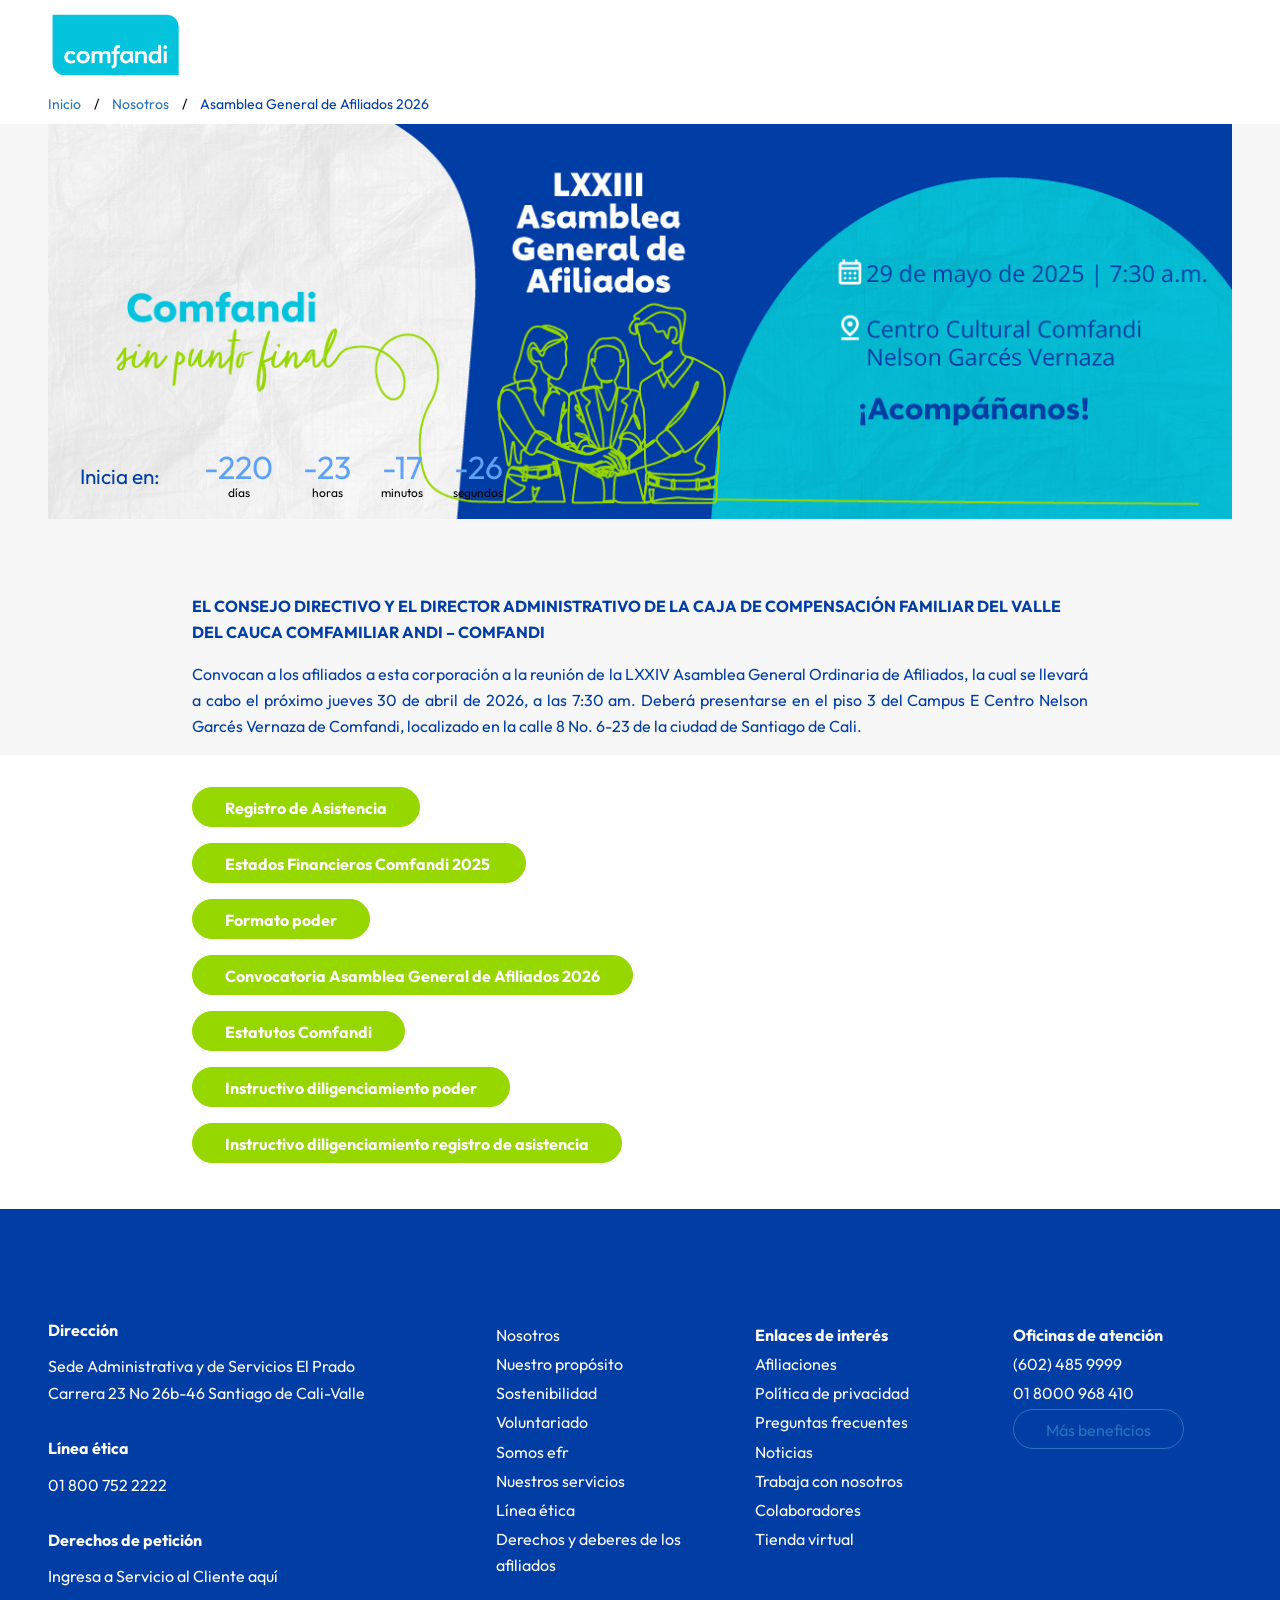
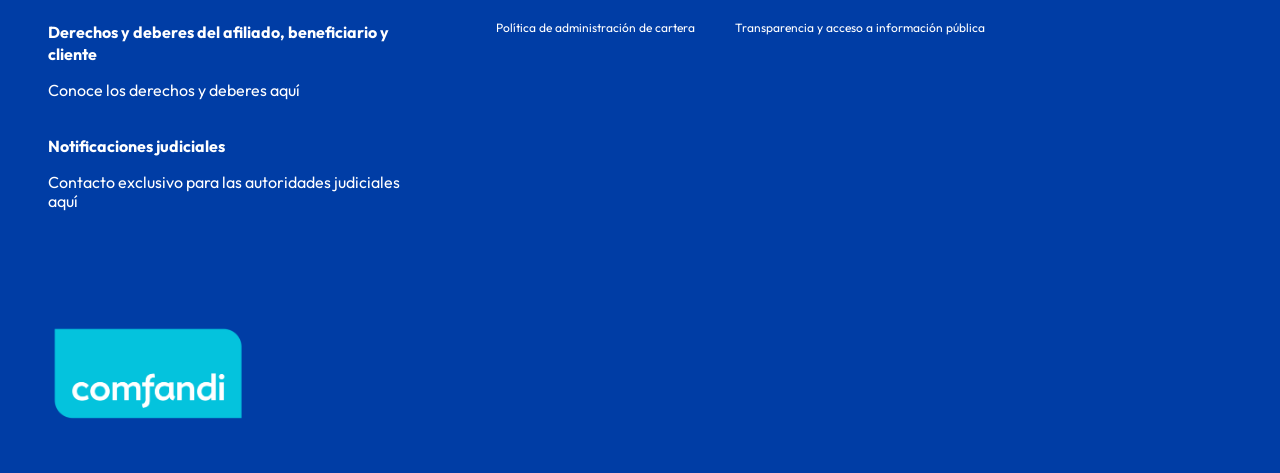
==== commit e4b8cdf4: "second commit" ====
--- a/index.html
+++ b/index.html
@@ -427,21 +427,14 @@
                         <p><span style="color:#003da5;"><b style="color: #003da5; font-weight: bold; font-family: 'Outfit'">EL CONSEJO DIRECTIVO Y EL DIRECTOR ADMINISTRATIVO DE LA CAJA
                               DE COMPENSACIÓN FAMILIAR DEL VALLE DEL CAUCA COMFAMILIAR ANDI – COMFANDI</b></span></p>
 
-                        <p>&nbsp;</p>
+                       
 
                         <p style="text-align: justify; color: #003da5; font-weight: 400; font-family: 'Outfit'">
-                          Convocan a los afiliados a esta corporación a la reunión de la LXXIII Asamblea General
-                          Ordinaria de Afiliados, la cual se llevará a cabo el próximo jueves 30 de abril de 2026, a las
-                          7:30 am. Deberá presentarse en el piso 3 del Centro Cultural Comfandi Nelson Garcés
-                          Vernaza, localizado en la calle 8 No. 6-23 de la ciudad de Santiago de Cali.</p>
-			<p style="text-align: justify; color: #003da5; font-weight: normal; font-family: 'Outfit'">
-			Para la asistencia presencial deberá presentarse en el piso 3 del Centro Cultural Comfandi
-		        Nelson Garcés Vernaza, localizado en la calle 8 No. 6 - 23 de la ciudad de Santiago de Cali.</p>
-			<p style="text-align: justify; color: #003da5; font-weight: normal; font-family: 'Outfit'">
-			Para la asistencia virtual se podrá acceder a la reunión con acceso a internet y deberá
-			ingresar al portal web de Comfandi www.comfandi.com.co, dar clic en la opción 
-                        “Asamblea General de Afiliados 2025”, y después en “Ingresar a la Asamblea”.</p>
-
+                          Convocan a los afiliados a esta corporación a la reunión de la LXXIV Asamblea General Ordinaria de Afiliados, 
+                          la cual se llevará a cabo el próximo jueves 30 de abril de 2026, a las 7:30 am. Deberá presentarse en el 
+                          piso 3 del Campus E Centro Nelson Garcés Vernaza de Comfandi, localizado en la calle 8 No. 6-23 de 
+                          la ciudad de Santiago de Cali.</p>
+			
                       </div>
                     </div>
                   </div>
@@ -451,15 +444,15 @@
                       <div class="layout__region layout__region ">
 
                         <div class="paragraph paragraph--type--text paragraph--view-mode--default container">
-		 <p><a class="button button--primary font-weight: bold;" href="https://webasamblea.com/web/comfandi" target="_blank" title="Ingresar a la Asamblea">Ingresar a la Asamblea</a></p>
+		               <p><a class="button button--primary font-weight: bold;" href="https://www.comfandi.com.co/form/registro-de-asistencia-asamblea-" target="_blank" title="Registro de Asistencia">Registro de Asistencia</a></p>
                           <div
                             class="rich-text clearfix text-formatted field field--name-field-description field--type-text-long field--label-hidden field__item">
                                                             <p>​​​​​​​<a class="button button--primary" href="Estados fiancieros individuales 2024- publ.pdf" target="_blank"
-                                  >Estados Financieros Comfandi 2024&nbsp; </a></p>
+                                  >Estados Financieros Comfandi 2025&nbsp; </a></p>
 
                   <p><a class="button button--primary" href="Formato Poder Asamblea 2025.doc" target="_blank" title="Formato poder">Formato poder</a></p>
 
-                  <p><a class="button button--primary" href="Alcance Convocatoria Asamblea 2025.pdf" target="_blank" title="Convocatoria">Convocatoria Asamblea General de Afiliados 2025</a></p>
+                  <p><a class="button button--primary" href="Alcance Convocatoria Asamblea 2025.pdf" target="_blank" title="Convocatoria">Convocatoria Asamblea General de Afiliados 2026</a></p>
 
                   <p><a class="button button--primary" href="Estatutos Comfandi.pdf" target="_blank">Estatutos Comfandi</a></p>
 
--- a/css/css_N7_UlYTVK50vrYh_lOdAKB0TuMSBoNmIIku7YHGXM3Y.css
+++ b/css/css_N7_UlYTVK50vrYh_lOdAKB0TuMSBoNmIIku7YHGXM3Y.css
@@ -1,5 +1,5 @@
 .cke_inner a.button{background-color:#4388C7;border:1px solid #4388C7;color:#FFF;display:inline-block;font-size:1rem;height:2.5rem;line-height:2.5rem;border-radius:1.25rem;text-align:left;text-decoration:none;text-transform:none;transition:all 0.3s;margin-right:0;margin-left:0;align-self:flex-start;padding:0 1.5rem;}@media screen and (min-width:768px){.cke_inner .button{font-size:1rem;padding:0 2rem;}}.cke_inner .button.button--primary{border:1px solid #4388C7;background-color:#4388C7;color:#FFF;}.cke_inner p.paragraph--sm{font-size:0.8rem;line-height:1.4;}.cke_inner p.paragraph--md{font-size:1rem;line-height:1.4;}.cke_inner p.paragraph--lg{font-size:1.5rem;line-height:1.4;}.cke_inner ul{margin:0;padding:0;list-style-type:none;}.cke_inner ul li{color:#7f7f7f;margin:1.5rem 2rem;padding:0;line-height:1.7;text-indent:-2rem;}.cke_inner ul li:before{margin-right:1rem;}.cke_inner .checklist--list{padding-top:20px;padding-left:0;}.cke_inner .checklist--list .check{padding:8px 15px;line-height:20px;margin-right:16px;margin-bottom:16px;font-weight:300;font-size:14px;}.cke_inner .checklist--list .check:before{content:"";background:url(/modules/custom/co_core/dist/images/checklist-check.svg) #36d576;border-radius:50%;color:#fff;width:16px;height:16px;display:inline-block;margin-right:10px;vertical-align:text-bottom;}.cke_inner .horario{background-color:#0a6eb4;padding:1rem;color:white;}.cke_inner .horario__days{font-weight:bold;}.cke_inner .table-tarifas thead{background-color:#4dc34a;color:#fff;}.cke_inner .table-tarifas__even{background-color:#d8d8d8;}.cke_inner .card-links__list{display:flex;justify-content:space-between;flex-wrap:wrap;}.cke_inner .card-links__list.col-2 > *{width:calc(100% * 1/2 - (20px - 20px * 1/2));margin-bottom:1rem;margin-right:20px;}.cke_inner .card-links__list > *:nth-child(2n){margin-right:0;}.cke_inner .card-links__list ._card{box-shadow:0 2px 4px 0 rgba(0,0,0,0.25);padding:1rem;background-color:white;}.cke_inner p.paragraph--sm{}.cke_inner p.paragraph--lg{}.cke_inner p._card{}.cke_inner h1.page-title__title{}.cke_inner h2.section__title{}.cke_inner h4.heading--eyebrow{}.cke_inner ul.list--single-arrows{}.cke_inner ul.list--double-arrows{}.cke_inner ul.list--plus{}.cke_inner ul.list--minor{}.cke_inner ul.list--check{}.cke_inner ul.list--cards-2x{}.cke_inner ul.list--cards-3x{}.cke_inner ul.list--cards-4x{}.cke_inner a.button.button--primary{}.cke_inner a.button.button--secondary{}.cke_inner table.table-tarifas{}
-:root{--color--blue:#4388C7;--color--blue-dark:#2674bb;--color--turquesa:#00b5da;--color--red:#d60000;--color--orange:#ff7f00;--color--green:#4dc34a;--color--purple:#7b2986;--color--wine:#7f014f;--color--fucsia:#e83a7a;--color--salmon:#ff695c;}.bg-color--none{background-color:none;}.bg-color--black{background-color:#414141;}.bg-color--white{background-color:white;}.bg-color--dark-gray{background-color:#f7f7f7;}.bg-color--light-gray{background-color:#f7f7f7;}.bg-color--white-gray{background:#ffffff;background:-moz-linear-gradient(top,#ffffff 0%,#ffffff 59%,#d8d8d8 59%,#d8d8d8 59%,#f7f7f7 59%,#f7f7f7 100%);background:-webkit-linear-gradient(top,#ffffff 0%,#ffffff 59%,#d8d8d8 59%,#d8d8d8 59%,#f7f7f7 59%,#f7f7f7 100%);background:linear-gradient(to bottom,#ffffff 0%,#ffffff 59%,#d8d8d8 59%,#d8d8d8 59%,#f7f7f7 59%,#f7f7f7 100%);filter:progid:DXImageTransform.Microsoft.gradient(startColorstr='#ffffff',endColorstr='#f7f7f7',GradientType=0);}.bg-ata--fixed{background-attachment:fixed;}.bg-pos--center{background-position:center;}.bg-size--cover{background-size:cover;}.bg-size--contain{background-size:contain;}.mtb--none{margin-top:0;margin-bottom:0;}.mtb--sm{margin-top:2rem;margin-bottom:2rem;}.mtb--md{margin-top:3.5rem;margin-bottom:3.5rem;}.mtb--lg{margin-top:5rem;margin-bottom:5rem;}.mlr--none{margin-left:0;margin-right:0;}.mlr--sm{margin-left:2rem;margin-right:2rem;}.mlr--md{margin-left:3.5rem;margin-right:3.5rem;}.mlr--lg{margin-left:5rem;margin-right:5rem;}.mt--none{margin-top:0;}.mt--sm{margin-top:2rem;}.mt--md{margin-top:3.5rem;}.mt--lg{margin-top:5rem;}.mb--none{margin-bottom:0;}.mb--sm{margin-bottom:2rem;}.mb--md{margin-bottom:3.5rem;}.mb--lg{margin-bottom:5rem;}.ml--none{margin-left:0;}.ml--sm{margin-left:2rem;}.ml--md{margin-left:3.5rem;}.ml--lg{margin-left:5rem;}.mr--none{margin-right:0;}.mr--sm{margin-right:2rem;}.mr--md{margin-right:3.5rem;}.mr--lg{margin-right:5rem;}.ptb--none{padding-top:0;padding-bottom:0;}.ptb--sm{padding-top:2rem;padding-bottom:2rem;}.ptb--md{padding-top:3.5rem;padding-bottom:3.5rem;}.ptb--lg{padding-top:5rem;padding-bottom:5rem;}.plr--none{padding-left:0;padding-right:0;}.plr--sm{padding-left:2rem;padding-right:2rem;}.plr--md{padding-left:3.5rem;padding-right:3.5rem;}.plr--lg{padding-left:5rem;padding-right:5rem;}.pt--none{padding-top:0;}.pt--sm{padding-top:2rem;}.pt--md{padding-top:3.5rem;}.pt--lg{padding-top:5rem;}.pb--none{padding-bottom:0;}.pb--sm{padding-bottom:2rem;}.pb--md{padding-bottom:3.5rem;}.pb--lg{padding-bottom:5rem;}.pl--none{padding-left:0;}.pl--sm{padding-left:2rem;}.pl--md{padding-left:3.5rem;}.pl--lg{padding-left:5rem;}.pr--none{padding-right:0;}.pr--sm{padding-right:2rem;}.pr--md{padding-right:3.5rem;}.pr--lg{padding-right:5rem;}.container--md{width:85%;margin:auto;}.container--sm{max-width:800px;margin-left:auto;margin-right:auto;}.container--lg{max-width:1600px;margin-left:auto;margin-right:auto;padding:0;}.content-container--sm .layout-content{max-width:1600px;margin-left:auto;margin-right:auto;padding:0 12rem;}.content-container--md .layout-content{max-width:1600px;margin-left:auto;margin-right:auto;padding:0 6rem;}.content-container--lg .layout-content{max-width:1600px;margin-left:auto;margin-right:auto;padding:0 3rem;}.hg--100vh{min-height:100vh;}.hg--80vh{min-height:80vh;}.color--blue .section__title,.color--blue .h2--md{color:var(--color--blue);}.color--blue .button.button--primary{background-color:var(--color--blue);border-color:var(--color--blue);}.color--blue .button.button--secondary{background-color:transparent;border-color:var(--color--blue);color:var(--color--blue);}.color--blue .button.button--secondary svg path,.color--blue .button.button--link svg path{fill:var(--color--blue);}.color--blue .button.button--link{color:var(--color--blue);}.color--turquesa .section__title,.color--turquesa .h2--md{color:var(--color--turquesa);}.color--turquesa .button.button--primary{background-color:var(--color--turquesa);border-color:var(--color--turquesa);}.color--turquesa .button.button--secondary{background-color:transparent;border-color:var(--color--turquesa);color:var(--color--turquesa);}.color--turquesa .button.button--secondary svg path,.color--turquesa .button.button--link svg path{fill:var(--color--turquesa);}.color--turquesa .button.button--link{color:var(--color--turquesa);}.color--salmon .section__title,.color--salmon .h2--md{color:var(--color--salmon);}.color--salmon .button.button--primary{background-color:var(--color--salmon);border-color:var(--color--salmon);}.color--salmon .button.button--secondary{background-color:transparent;border-color:var(--color--salmon);color:var(--color--salmon);}.color--salmon .button.button--secondary svg path,.color--salmon .button.button--link svg path{fill:var(--color--salmon);}.color--salmon .button.button--link{color:var(--color--salmon);}.color--blue-dark .section__title,.color--blue-dark .h2--md{color:var(--color--blue-dark);}.color--blue-dark .button.button--primary{background-color:#97d700;border-color:#97d700;font-weight: bold;}.color--blue-dark .button.button--secondary{background-color:transparent;border-color:var(--color--blue-dark);color:var(--color--blue-dark);}.color--blue-dark .button.button--secondary svg path,.color--blue-dark .button.button--link svg path{fill:var(--color--blue-dark);}.color--blue-dark .button.button--link{color:var(--color--blue-dark);}.color--red .section__title,.color--red .h2--md{color:var(--color--red);}.color--red .button.button--primary{background-color:var(--color--red);border-color:var(--color--red);}.color--red .button.button--secondary{background-color:transparent;border-color:var(--color--red);color:var(--color--red);}.color--red .button.button--secondary svg path,.color--red .button.button--link svg path{fill:var(--color--red);}.color--red .button.button--link{color:var(--color--red);}.color--orange .section__title,.color--orange .h2--md{color:var(--color--orange);}.color--orange .button.button--primary{background-color:var(--color--orange);border-color:var(--color--orange);}.color--orange .button.button--secondary{background-color:transparent;border-color:var(--color--orange);color:var(--color--orange);}.color--orange .button.button--secondary svg path,.color--orange .button.button--link svg path{fill:var(--color--orange);}.color--orange .button.button--link{color:var(--color--orange);}.color--green .section__title,.color--green .h2--md{color:var(--color--green);}.color--green .button.button--primary{background-color:var(--color--green);border-color:var(--color--green);}.color--green .button.button--secondary{background-color:transparent;border-color:var(--color--green);color:var(--color--green);}.color--green .button.button--secondary svg path,.color--green .button.button--link svg path{fill:var(--color--green);}.color--green .button.button--link{color:var(--color--green);}.color--purple .section__title,.color--purple .h2--md{color:var(--color--purple);}.color--purple .button.button--primary{background-color:var(--color--purple);border-color:var(--color--purple);}.color--purple .button.button--secondary{background-color:transparent;border-color:var(--color--purple);color:var(--color--purple);}.color--purple .button.button--secondary svg path,.color--purple .button.button--link svg path{fill:var(--color--purple);}.color--purple .button.button--link{color:var(--color--purple);}.color--wine .section__title,.color--wine .h2--md{color:var(--color--wine);}.color--wine .button.button--primary{background-color:var(--color--wine);border-color:var(--color--wine);}.color--wine .button.button--secondary{background-color:transparent;border-color:var(--color--wine);color:var(--color--wine);}.color--wine .button.button--secondary svg path,.color--wine .button.button--link svg path{fill:var(--color--wine);}.color--wine .button.button--link{color:var(--color--wine);}.color--fucsia .section__title,.color--fucsia .h2--md{color:var(--color--fucsia);}.color--fucsia .button.button--primary{background-color:var(--color--fucsia);border-color:var(--color--fucsia);}.color--fucsia .button.button--secondary{background-color:transparent;border-color:var(--color--fucsia);color:var(--color--fucsia);}.color--fucsia .button.button--secondary svg path,.color--fucsia .button.button--link svg path{fill:var(--color--fucsia);}.color--fucsia .button.button--link{color:var(--color--fucsia);}.alignment--left{text-align:left;}.alignment--right{text-align:right;}.alignment--center{text-align:center;}.alignment--justify{text-align:justify;}.column-gap--sm .layout-content{column-gap:20px;}.column-gap--md .layout-content{column-gap:40px;}.column-gap--lg .layout-content{column-gap:60px;}.row-gap--sm .layout-content{row-gap:20px;}.row-gap--md .layout-content{row-gap:40px;}.row-gap--lg .layout-content{row-gap:60px;}.align-items--stretch .layout-content{align-items:stretch;}.align-items--center .layout-content{align-items:center;}.align-items--start .layout-content{align-items:start;}.align-items--end .layout-content{align-items:end;}.bg-ovl--dark-light{position:relative;}.bg-ovl--dark-light:before{content:"";position:absolute;left:0;right:0;top:0;bottom:0;background-color:rgba(0,0,0,0.3);z-index:0;}.bg-ovl--dark-light > *{z-index:100;position:relative;}.bg-ovl--dark{position:relative;}.bg-ovl--dark:before{content:"";position:absolute;left:0;right:0;top:0;bottom:0;background-color:rgba(0,0,0,0.5);z-index:0;}.bg-ovl--dark > *{z-index:100;position:relative;}.bg-ovl--darker{position:relative;}.bg-ovl--darker:before{content:"";position:absolute;left:0;right:0;top:0;bottom:0;background-color:rgba(0,0,0,0.7);z-index:0;}.bg-ovl--darker > *{z-index:100;position:relative;}@media only screen and (max-width:767px){.layout .layout-content{padding-left:16px;padding-right:16px;}}.layout .layout-content{display:grid;}.width--100 .layout-content{grid-template-columns:minmax(0,1fr);}.width--50-50 .layout-content{grid-template-columns:1fr 1fr;}.width--33-67 .layout-content{grid-template-columns:0.33fr 0.67fr;}.width--67-33 .layout-content{grid-template-columns:0.67fr 0.33fr;}.width--25-75 .layout-content{grid-template-columns:minmax(0,0.25fr) minmax(0,0.75fr);}.width--75-25 .layout-content{grid-template-columns:0.75fr 0.25fr;}.width--33-33-33 .layout-content{grid-template-columns:1fr 1fr 1fr;}.width--25-50-25 .layout-content{grid-template-columns:0.25fr 0.5fr 0.25fr;}.width--25-25-50 .layout-content{grid-template-columns:0.25fr 0.25fr 0.5fr;}.width--50-25-25 .layout-content{grid-template-columns:0.5fr 0.25fr 0.25fr;}.width--25-25-25-25 .layout-content{grid-template-columns:1fr 1fr 1fr 1fr;}.width--28-28-28-16 .layout-content{grid-template-columns:3fr 3fr 3fr 2fr;}.width--16-28-28-28 .layout-content{grid-template-columns:2fr 3fr 3fr 3fr;}@media only screen and (max-width:767px){.bp--sm .layout-content{grid-template-columns:1fr !important;}}@media only screen and (max-width:1023px){.bp--md .layout-content{grid-template-columns:1fr !important;}}@media only screen and (max-width:1199px){.bp--lg .layout-content{grid-template-columns:1fr !important;}}@media only screen and (max-width:1539px){.bp--xl .layout-content{grid-template-columns:1fr !important;}}.custom-columns--autofill .layout-content{display:grid;grid-template-columns:repeat(auto-fill,minmax(100px,1fr));}.custom-columns--autofit .layout-content{display:grid;grid-template-columns:repeat(auto-fit,minmax(100px,1fr));}.custom-columns--2-col .layout-content{display:grid;grid-template-columns:1fr 1fr;}.custom-columns--3-col .layout-content{display:grid;grid-template-columns:1fr 1fr 1fr;}.custom-columns--4-col .layout-content{display:grid;grid-template-columns:1fr 1fr 1fr 1fr;}.node-layout-builder-form .form-actions{position:fixed;bottom:0;background:white;padding:1rem;width:100%;display:flex;align-items:center;margin:0;border-top:1px solid #dedede;z-index:1;left:0;}.node-layout-builder-form .form-actions .button{display:inline-block;text-decoration:none;font-size:13px;line-height:23px;margin:0;padding:4px 1.5rem;cursor:pointer;border-width:1px;border-style:solid;-webkit-border-radius:3px;-webkit-appearance:none;border-radius:3px;white-space:nowrap;-webkit-box-sizing:border-box;-moz-box-sizing:border-box;box-sizing:border-box;background-color:#02aeef;margin:1rem;color:white;}.node-layout-builder-form .form-actions .form-submit{padding:7px 18px;}.js-layout-builder-categories .layout-builder-browser-block-item{display:grid;grid-template-columns:1fr 4fr;align-items:center;grid-gap:0.5rem;color:white !important;}.js-layout-builder-categories .layout-builder-browser-block-item img{padding:0.3rem !important;}#layout-builder{padding-bottom:105px;}.layout-builder-edit-page #block-bilingues-help{display:none;}.layout-builder-edit-page
+:root{--color--blue:#4388C7;--color--blue-dark:#2674bb;--color--turquesa:#00b5da;--color--red:#d60000;--color--orange:#ff7f00;--color--green:#4dc34a;--color--purple:#7b2986;--color--wine:#7f014f;--color--fucsia:#e83a7a;--color--salmon:#ff695c;}.bg-color--none{background-color:none;}.bg-color--black{background-color:#414141;}.bg-color--white{background-color:white;}.bg-color--dark-gray{background-color:#f7f7f7;}.bg-color--light-gray{background-color:#f7f7f7;}.bg-color--white-gray{background:#ffffff;background:-moz-linear-gradient(top,#ffffff 0%,#ffffff 59%,#d8d8d8 59%,#d8d8d8 59%,#f7f7f7 59%,#f7f7f7 100%);background:-webkit-linear-gradient(top,#ffffff 0%,#ffffff 59%,#d8d8d8 59%,#d8d8d8 59%,#f7f7f7 59%,#f7f7f7 100%);background:linear-gradient(to bottom,#ffffff 0%,#ffffff 59%,#d8d8d8 59%,#d8d8d8 59%,#f7f7f7 59%,#f7f7f7 100%);filter:progid:DXImageTransform.Microsoft.gradient(startColorstr='#ffffff',endColorstr='#f7f7f7',GradientType=0);}.bg-ata--fixed{background-attachment:fixed;}.bg-pos--center{background-position:center;}.bg-size--cover{background-size:cover;}.bg-size--contain{background-size:contain;}.mtb--none{margin-top:0;margin-bottom:0;}.mtb--sm{margin-top:2rem;margin-bottom:2rem;}.mtb--md{margin-top:3.5rem;margin-bottom:3.5rem;}.mtb--lg{margin-top:5rem;margin-bottom:5rem;}.mlr--none{margin-left:0;margin-right:0;}.mlr--sm{margin-left:2rem;margin-right:2rem;}.mlr--md{margin-left:3.5rem;margin-right:3.5rem;}.mlr--lg{margin-left:5rem;margin-right:5rem;}.mt--none{margin-top:0;}.mt--sm{margin-top:2rem;}.mt--md{margin-top:3.5rem;}.mt--lg{margin-top:5rem;}.mb--none{margin-bottom:0;}.mb--sm{margin-bottom:2rem;}.mb--md{margin-bottom:3.5rem;}.mb--lg{margin-bottom:5rem;}.ml--none{margin-left:0;}.ml--sm{margin-left:2rem;}.ml--md{margin-left:3.5rem;}.ml--lg{margin-left:5rem;}.mr--none{margin-right:0;}.mr--sm{margin-right:2rem;}.mr--md{margin-right:3.5rem;}.mr--lg{margin-right:5rem;}.ptb--none{padding-top:0;padding-bottom:0;}.ptb--sm{padding-top:2rem;padding-bottom:2rem;}.ptb--md{padding-top:3.5rem;padding-bottom:3.5rem;}.ptb--lg{padding-top:5rem;padding-bottom:5rem;}.plr--none{padding-left:0;padding-right:0;}.plr--sm{padding-left:2rem;padding-right:2rem;}.plr--md{padding-left:3.5rem;padding-right:3.5rem;}.plr--lg{padding-left:5rem;padding-right:5rem;}.pt--none{padding-top:0;}.pt--sm{padding-top:1rem;}.pt--md{padding-top:3.5rem;}.pt--lg{padding-top:5rem;}.pb--none{padding-bottom:0;}.pb--sm{padding-bottom:2rem;}.pb--md{padding-bottom:3.5rem;}.pb--lg{padding-bottom:5rem;}.pl--none{padding-left:0;}.pl--sm{padding-left:2rem;}.pl--md{padding-left:3.5rem;}.pl--lg{padding-left:5rem;}.pr--none{padding-right:0;}.pr--sm{padding-right:2rem;}.pr--md{padding-right:3.5rem;}.pr--lg{padding-right:5rem;}.container--md{width:85%;margin:auto;}.container--sm{max-width:800px;margin-left:auto;margin-right:auto;}.container--lg{max-width:1600px;margin-left:auto;margin-right:auto;padding:0;}.content-container--sm .layout-content{max-width:1600px;margin-left:auto;margin-right:auto;padding:0 12rem;}.content-container--md .layout-content{max-width:1600px;margin-left:auto;margin-right:auto;padding:0 6rem;}.content-container--lg .layout-content{max-width:1600px;margin-left:auto;margin-right:auto;padding:0 3rem;}.hg--100vh{min-height:100vh;}.hg--80vh{min-height:80vh;}.color--blue .section__title,.color--blue .h2--md{color:var(--color--blue);}.color--blue .button.button--primary{background-color:var(--color--blue);border-color:var(--color--blue);}.color--blue .button.button--secondary{background-color:transparent;border-color:var(--color--blue);color:var(--color--blue);}.color--blue .button.button--secondary svg path,.color--blue .button.button--link svg path{fill:var(--color--blue);}.color--blue .button.button--link{color:var(--color--blue);}.color--turquesa .section__title,.color--turquesa .h2--md{color:var(--color--turquesa);}.color--turquesa .button.button--primary{background-color:var(--color--turquesa);border-color:var(--color--turquesa);}.color--turquesa .button.button--secondary{background-color:transparent;border-color:var(--color--turquesa);color:var(--color--turquesa);}.color--turquesa .button.button--secondary svg path,.color--turquesa .button.button--link svg path{fill:var(--color--turquesa);}.color--turquesa .button.button--link{color:var(--color--turquesa);}.color--salmon .section__title,.color--salmon .h2--md{color:var(--color--salmon);}.color--salmon .button.button--primary{background-color:var(--color--salmon);border-color:var(--color--salmon);}.color--salmon .button.button--secondary{background-color:transparent;border-color:var(--color--salmon);color:var(--color--salmon);}.color--salmon .button.button--secondary svg path,.color--salmon .button.button--link svg path{fill:var(--color--salmon);}.color--salmon .button.button--link{color:var(--color--salmon);}.color--blue-dark .section__title,.color--blue-dark .h2--md{color:var(--color--blue-dark);}.color--blue-dark .button.button--primary{background-color:#97d700;border-color:#97d700;font-weight: bold;}.color--blue-dark .button.button--secondary{background-color:transparent;border-color:var(--color--blue-dark);color:var(--color--blue-dark);}.color--blue-dark .button.button--secondary svg path,.color--blue-dark .button.button--link svg path{fill:var(--color--blue-dark);}.color--blue-dark .button.button--link{color:var(--color--blue-dark);}.color--red .section__title,.color--red .h2--md{color:var(--color--red);}.color--red .button.button--primary{background-color:var(--color--red);border-color:var(--color--red);}.color--red .button.button--secondary{background-color:transparent;border-color:var(--color--red);color:var(--color--red);}.color--red .button.button--secondary svg path,.color--red .button.button--link svg path{fill:var(--color--red);}.color--red .button.button--link{color:var(--color--red);}.color--orange .section__title,.color--orange .h2--md{color:var(--color--orange);}.color--orange .button.button--primary{background-color:var(--color--orange);border-color:var(--color--orange);}.color--orange .button.button--secondary{background-color:transparent;border-color:var(--color--orange);color:var(--color--orange);}.color--orange .button.button--secondary svg path,.color--orange .button.button--link svg path{fill:var(--color--orange);}.color--orange .button.button--link{color:var(--color--orange);}.color--green .section__title,.color--green .h2--md{color:var(--color--green);}.color--green .button.button--primary{background-color:var(--color--green);border-color:var(--color--green);}.color--green .button.button--secondary{background-color:transparent;border-color:var(--color--green);color:var(--color--green);}.color--green .button.button--secondary svg path,.color--green .button.button--link svg path{fill:var(--color--green);}.color--green .button.button--link{color:var(--color--green);}.color--purple .section__title,.color--purple .h2--md{color:var(--color--purple);}.color--purple .button.button--primary{background-color:var(--color--purple);border-color:var(--color--purple);}.color--purple .button.button--secondary{background-color:transparent;border-color:var(--color--purple);color:var(--color--purple);}.color--purple .button.button--secondary svg path,.color--purple .button.button--link svg path{fill:var(--color--purple);}.color--purple .button.button--link{color:var(--color--purple);}.color--wine .section__title,.color--wine .h2--md{color:var(--color--wine);}.color--wine .button.button--primary{background-color:var(--color--wine);border-color:var(--color--wine);}.color--wine .button.button--secondary{background-color:transparent;border-color:var(--color--wine);color:var(--color--wine);}.color--wine .button.button--secondary svg path,.color--wine .button.button--link svg path{fill:var(--color--wine);}.color--wine .button.button--link{color:var(--color--wine);}.color--fucsia .section__title,.color--fucsia .h2--md{color:var(--color--fucsia);}.color--fucsia .button.button--primary{background-color:var(--color--fucsia);border-color:var(--color--fucsia);}.color--fucsia .button.button--secondary{background-color:transparent;border-color:var(--color--fucsia);color:var(--color--fucsia);}.color--fucsia .button.button--secondary svg path,.color--fucsia .button.button--link svg path{fill:var(--color--fucsia);}.color--fucsia .button.button--link{color:var(--color--fucsia);}.alignment--left{text-align:left;}.alignment--right{text-align:right;}.alignment--center{text-align:center;}.alignment--justify{text-align:justify;}.column-gap--sm .layout-content{column-gap:20px;}.column-gap--md .layout-content{column-gap:40px;}.column-gap--lg .layout-content{column-gap:60px;}.row-gap--sm .layout-content{row-gap:20px;}.row-gap--md .layout-content{row-gap:40px;}.row-gap--lg .layout-content{row-gap:60px;}.align-items--stretch .layout-content{align-items:stretch;}.align-items--center .layout-content{align-items:center;}.align-items--start .layout-content{align-items:start;}.align-items--end .layout-content{align-items:end;}.bg-ovl--dark-light{position:relative;}.bg-ovl--dark-light:before{content:"";position:absolute;left:0;right:0;top:0;bottom:0;background-color:rgba(0,0,0,0.3);z-index:0;}.bg-ovl--dark-light > *{z-index:100;position:relative;}.bg-ovl--dark{position:relative;}.bg-ovl--dark:before{content:"";position:absolute;left:0;right:0;top:0;bottom:0;background-color:rgba(0,0,0,0.5);z-index:0;}.bg-ovl--dark > *{z-index:100;position:relative;}.bg-ovl--darker{position:relative;}.bg-ovl--darker:before{content:"";position:absolute;left:0;right:0;top:0;bottom:0;background-color:rgba(0,0,0,0.7);z-index:0;}.bg-ovl--darker > *{z-index:100;position:relative;}@media only screen and (max-width:767px){.layout .layout-content{padding-left:16px;padding-right:16px;}}.layout .layout-content{display:grid;}.width--100 .layout-content{grid-template-columns:minmax(0,1fr);}.width--50-50 .layout-content{grid-template-columns:1fr 1fr;}.width--33-67 .layout-content{grid-template-columns:0.33fr 0.67fr;}.width--67-33 .layout-content{grid-template-columns:0.67fr 0.33fr;}.width--25-75 .layout-content{grid-template-columns:minmax(0,0.25fr) minmax(0,0.75fr);}.width--75-25 .layout-content{grid-template-columns:0.75fr 0.25fr;}.width--33-33-33 .layout-content{grid-template-columns:1fr 1fr 1fr;}.width--25-50-25 .layout-content{grid-template-columns:0.25fr 0.5fr 0.25fr;}.width--25-25-50 .layout-content{grid-template-columns:0.25fr 0.25fr 0.5fr;}.width--50-25-25 .layout-content{grid-template-columns:0.5fr 0.25fr 0.25fr;}.width--25-25-25-25 .layout-content{grid-template-columns:1fr 1fr 1fr 1fr;}.width--28-28-28-16 .layout-content{grid-template-columns:3fr 3fr 3fr 2fr;}.width--16-28-28-28 .layout-content{grid-template-columns:2fr 3fr 3fr 3fr;}@media only screen and (max-width:767px){.bp--sm .layout-content{grid-template-columns:1fr !important;}}@media only screen and (max-width:1023px){.bp--md .layout-content{grid-template-columns:1fr !important;}}@media only screen and (max-width:1199px){.bp--lg .layout-content{grid-template-columns:1fr !important;}}@media only screen and (max-width:1539px){.bp--xl .layout-content{grid-template-columns:1fr !important;}}.custom-columns--autofill .layout-content{display:grid;grid-template-columns:repeat(auto-fill,minmax(100px,1fr));}.custom-columns--autofit .layout-content{display:grid;grid-template-columns:repeat(auto-fit,minmax(100px,1fr));}.custom-columns--2-col .layout-content{display:grid;grid-template-columns:1fr 1fr;}.custom-columns--3-col .layout-content{display:grid;grid-template-columns:1fr 1fr 1fr;}.custom-columns--4-col .layout-content{display:grid;grid-template-columns:1fr 1fr 1fr 1fr;}.node-layout-builder-form .form-actions{position:fixed;bottom:0;background:white;padding:1rem;width:100%;display:flex;align-items:center;margin:0;border-top:1px solid #dedede;z-index:1;left:0;}.node-layout-builder-form .form-actions .button{display:inline-block;text-decoration:none;font-size:13px;line-height:23px;margin:0;padding:4px 1.5rem;cursor:pointer;border-width:1px;border-style:solid;-webkit-border-radius:3px;-webkit-appearance:none;border-radius:3px;white-space:nowrap;-webkit-box-sizing:border-box;-moz-box-sizing:border-box;box-sizing:border-box;background-color:#02aeef;margin:1rem;color:white;}.node-layout-builder-form .form-actions .form-submit{padding:7px 18px;}.js-layout-builder-categories .layout-builder-browser-block-item{display:grid;grid-template-columns:1fr 4fr;align-items:center;grid-gap:0.5rem;color:white !important;}.js-layout-builder-categories .layout-builder-browser-block-item img{padding:0.3rem !important;}#layout-builder{padding-bottom:105px;}.layout-builder-edit-page #block-bilingues-help{display:none;}.layout-builder-edit-page
 #node-landing-page-layout-builder-form
 > .js-form-type-vertical-tabs{display:none;}
 .ajax-progress{display:inline-block;padding:1px 5px 2px 5px;}[dir="rtl"] .ajax-progress{float:right;}.ajax-progress-throbber .throbber{display:inline;padding:1px 5px 2px;background:transparent url(/core/themes/stable/images/core/throbber-active.gif) no-repeat 0 center;}.ajax-progress-throbber .message{display:inline;padding:1px 5px 2px;}tr .ajax-progress-throbber .throbber{margin:0 2px;}.ajax-progress-bar{width:16em;}.ajax-progress-fullscreen{position:fixed;z-index:1000;top:48.5%;left:49%;width:24px;height:24px;padding:4px;opacity:0.9;border-radius:7px;background-color:#232323;background-image:url(/core/themes/stable/images/core/loading-small.gif);background-repeat:no-repeat;background-position:center center;}[dir="rtl"] .ajax-progress-fullscreen{right:49%;left:auto;}
--- a/css/style.css
+++ b/css/style.css
@@ -52,9 +52,9 @@
         align-items: center;
         flex-direction: column;
         position: relative;
-        background-color: #003da5;
+        background-color: #e7e9ec00;
         bottom: initial;
-        left: 0;
+        left: -30px;
     }
   }
 
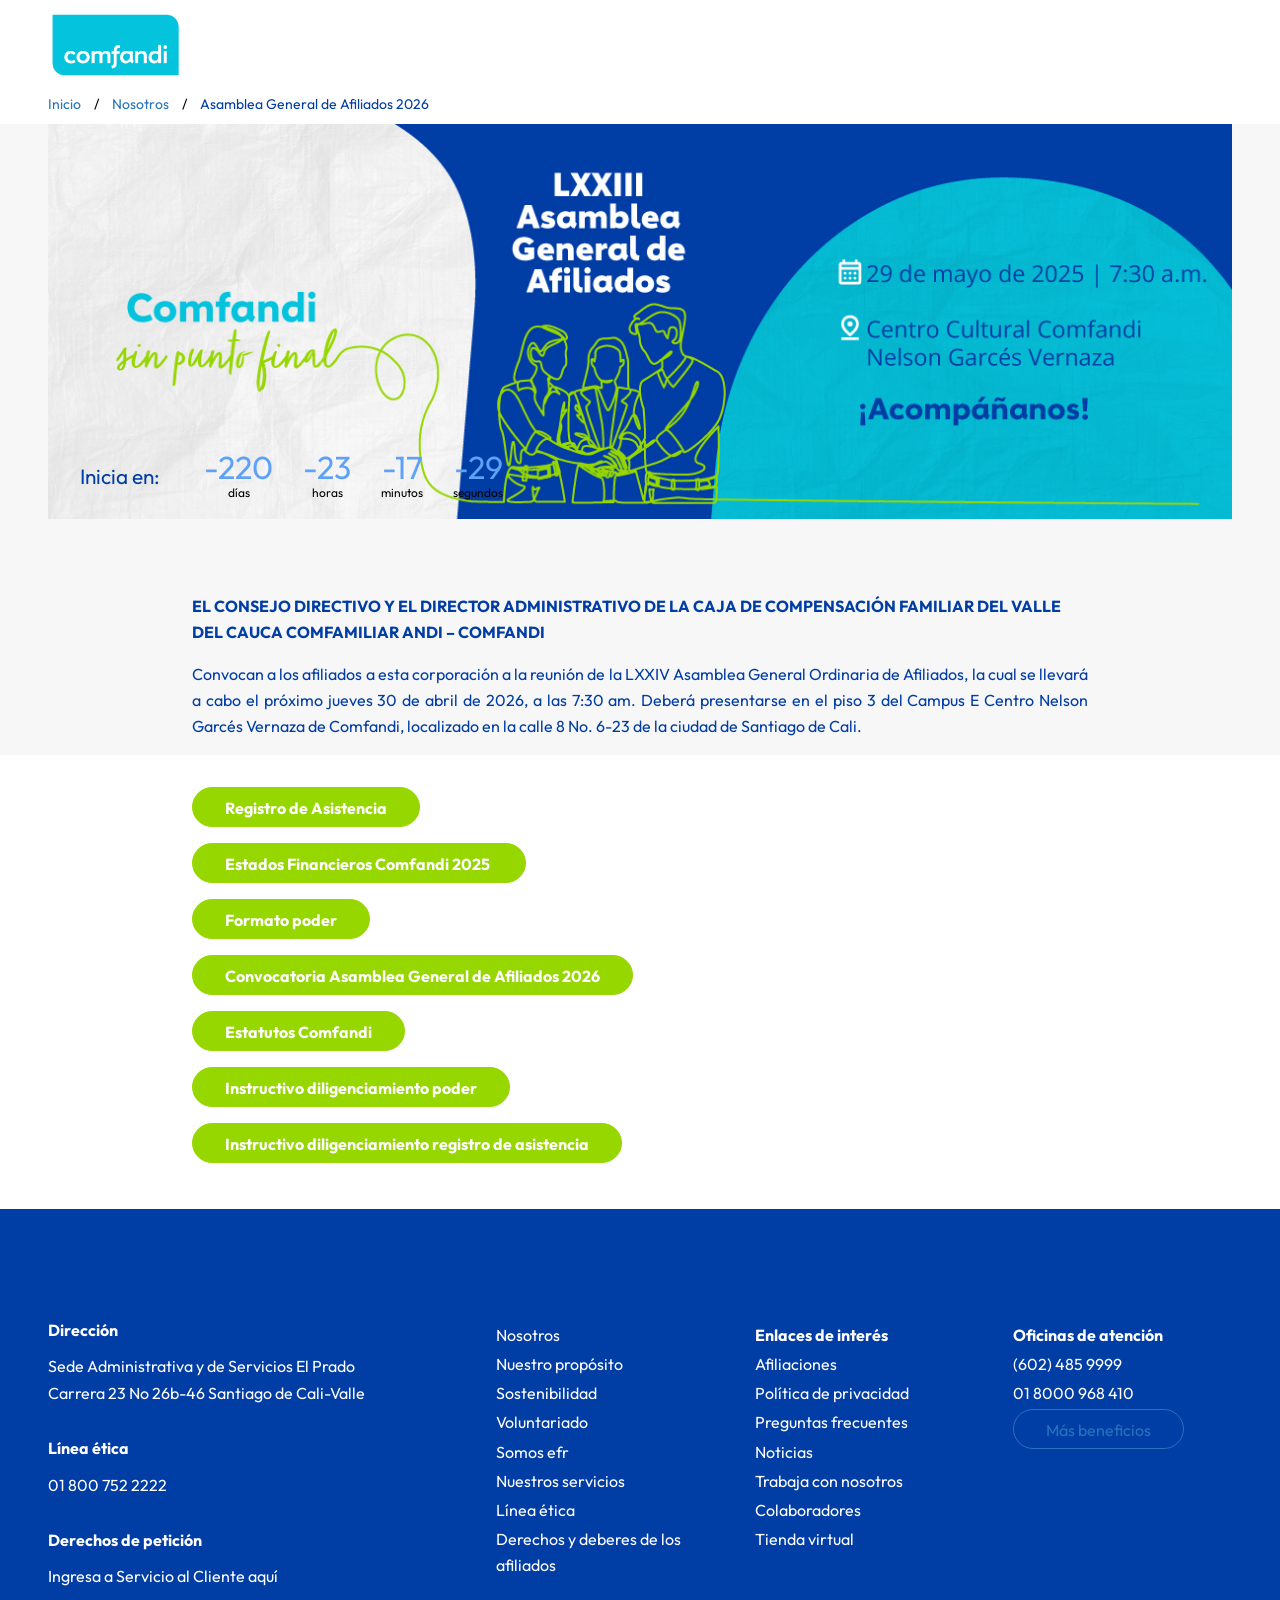
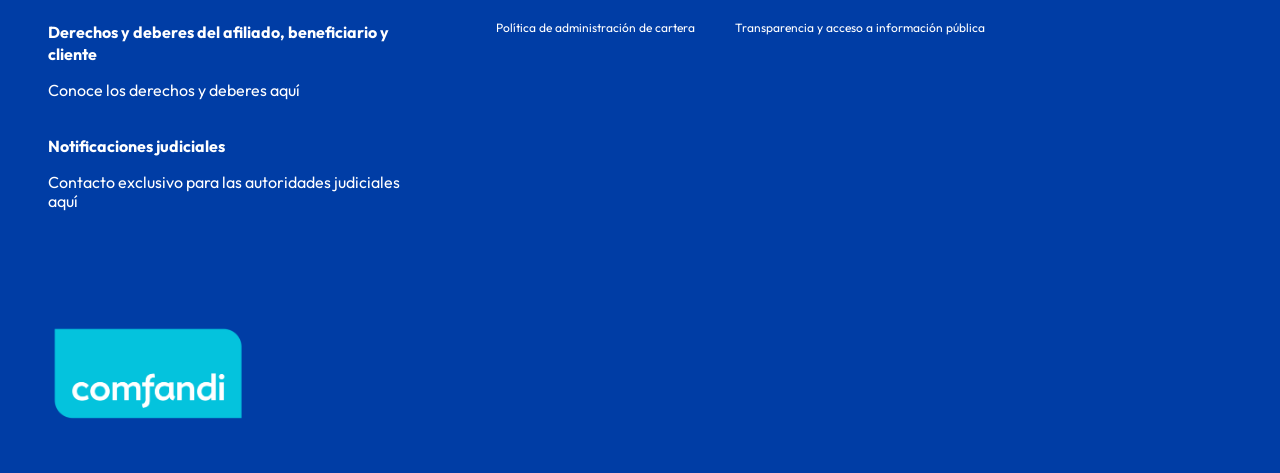
==== commit e251728f: "second commits" ====
--- a/index.html
+++ b/index.html
@@ -450,11 +450,11 @@
                                                             <p>​​​​​​​<a class="button button--primary" href="Estados fiancieros individuales 2024- publ.pdf" target="_blank"
                                   >Estados Financieros Comfandi 2025&nbsp; </a></p>
 
-                  <p><a class="button button--primary" href="Formato Poder Asamblea 2025.doc" target="_blank" title="Formato poder">Formato poder</a></p>
+                  <p><a class="button button--primary" href="FormatoPoderAsamblea20261.doc" target="_blank" title="Formato poder">Formato poder</a></p>
 
                   <p><a class="button button--primary" href="Alcance Convocatoria Asamblea 2025.pdf" target="_blank" title="Convocatoria">Convocatoria Asamblea General de Afiliados 2026</a></p>
 
-                  <p><a class="button button--primary" href="Estatutos Comfandi.pdf" target="_blank">Estatutos Comfandi</a></p>
+                  <p><a class="button button--primary" href="EstatutosComfandiactualizados2025VF.pdf" target="_blank">Estatutos Comfandi</a></p>
 
                   <p><a class="button button--primary" href="Instructivo diligenciamiento poder.pdf" target="_blank">Instructivo diligenciamiento poder</a></p>
                   <p><a class="button button--primary" href="Instructivo diligenciamiento registro de asistencia.pdf" target="_blank">Instructivo diligenciamiento registro de asistencia</a></p>
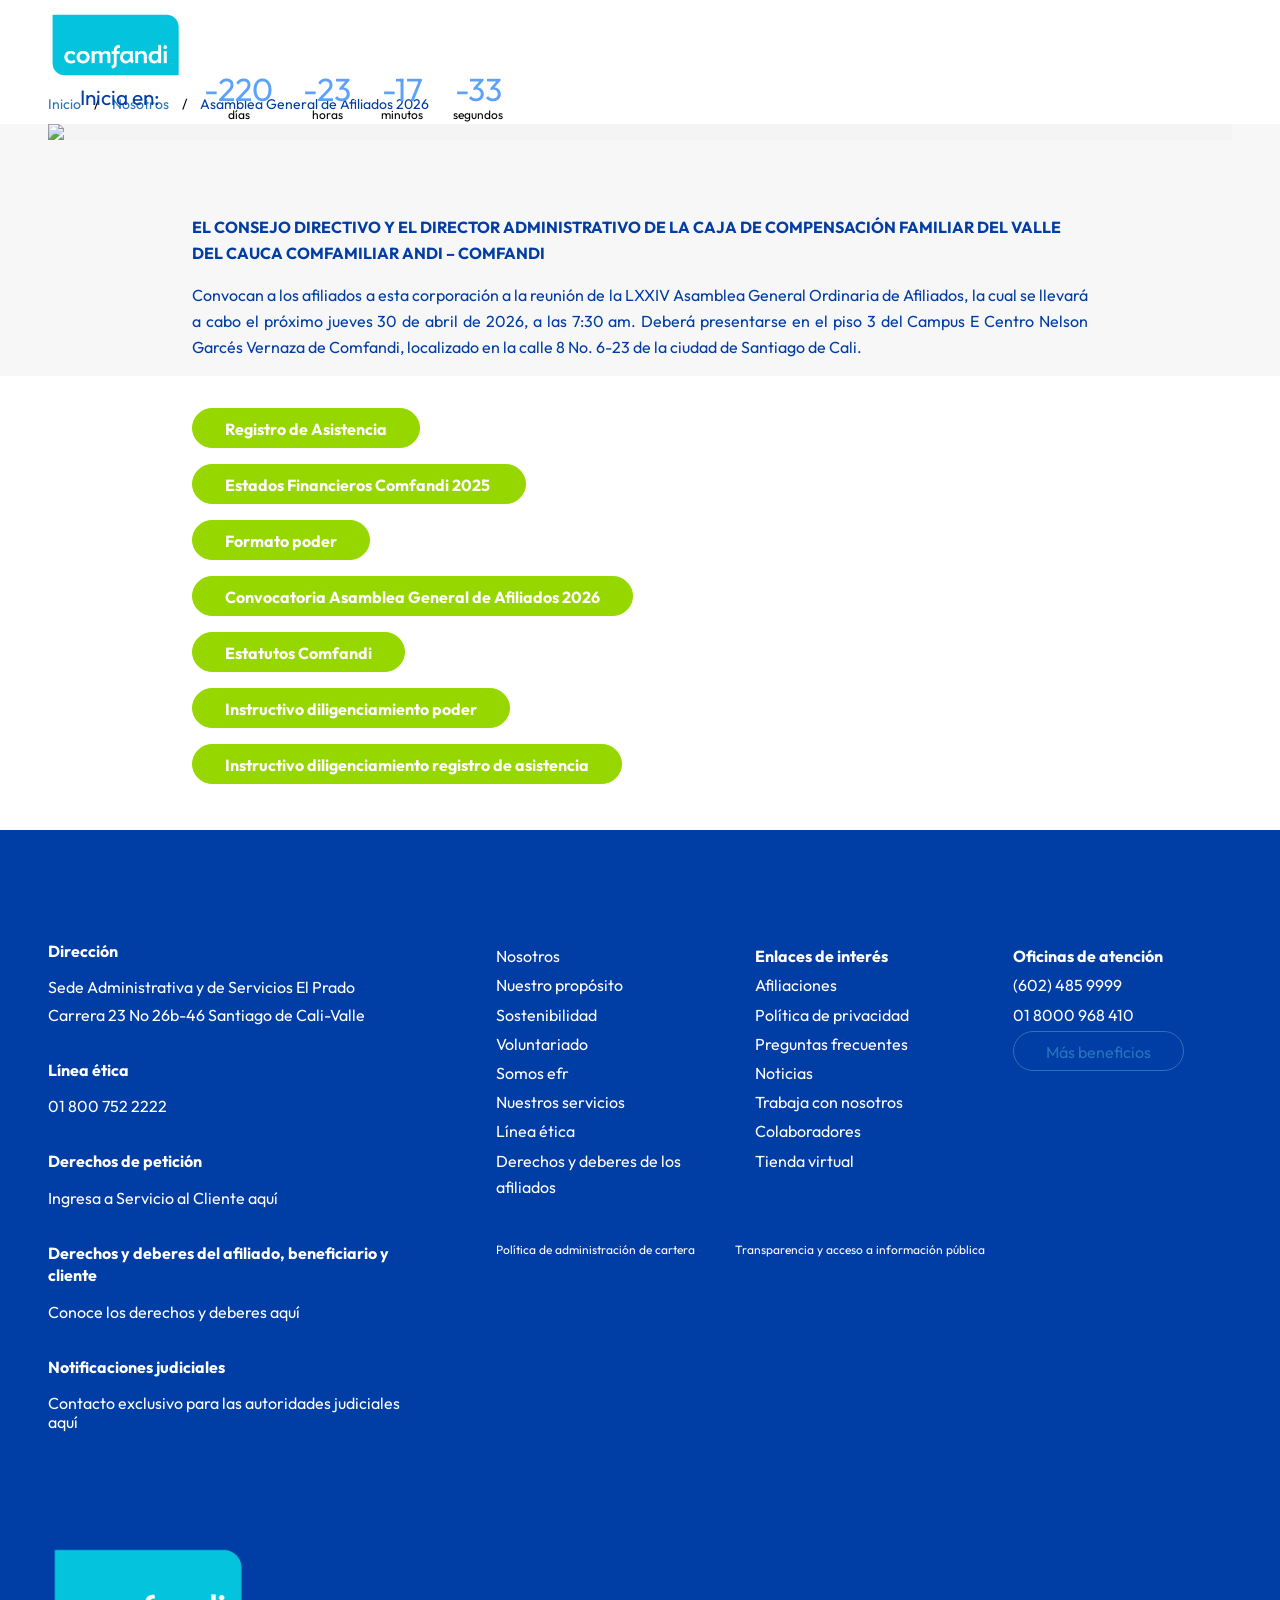
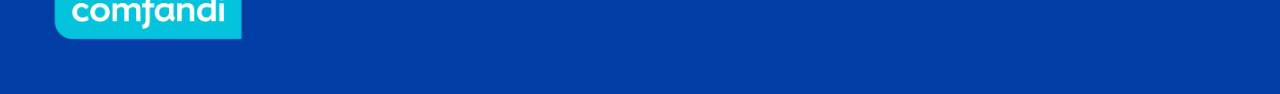
==== commit f9253a96: "first commit4" ====
--- a/index.html
+++ b/index.html
@@ -374,7 +374,7 @@
                         <div>
                           <div class="content-header content-header--event">
                             <div class="content-header__hero">
-                              <img src="img/Banner_30_04.jpg" style="width: -webkit-fill-available;" />
+                              <img src="img/BannerAsamblea2026.png" style="width: -webkit-fill-available;" />
                               <section class="conunter">
                                 <label  style="color: #003da5">
                                   Inicia en:
